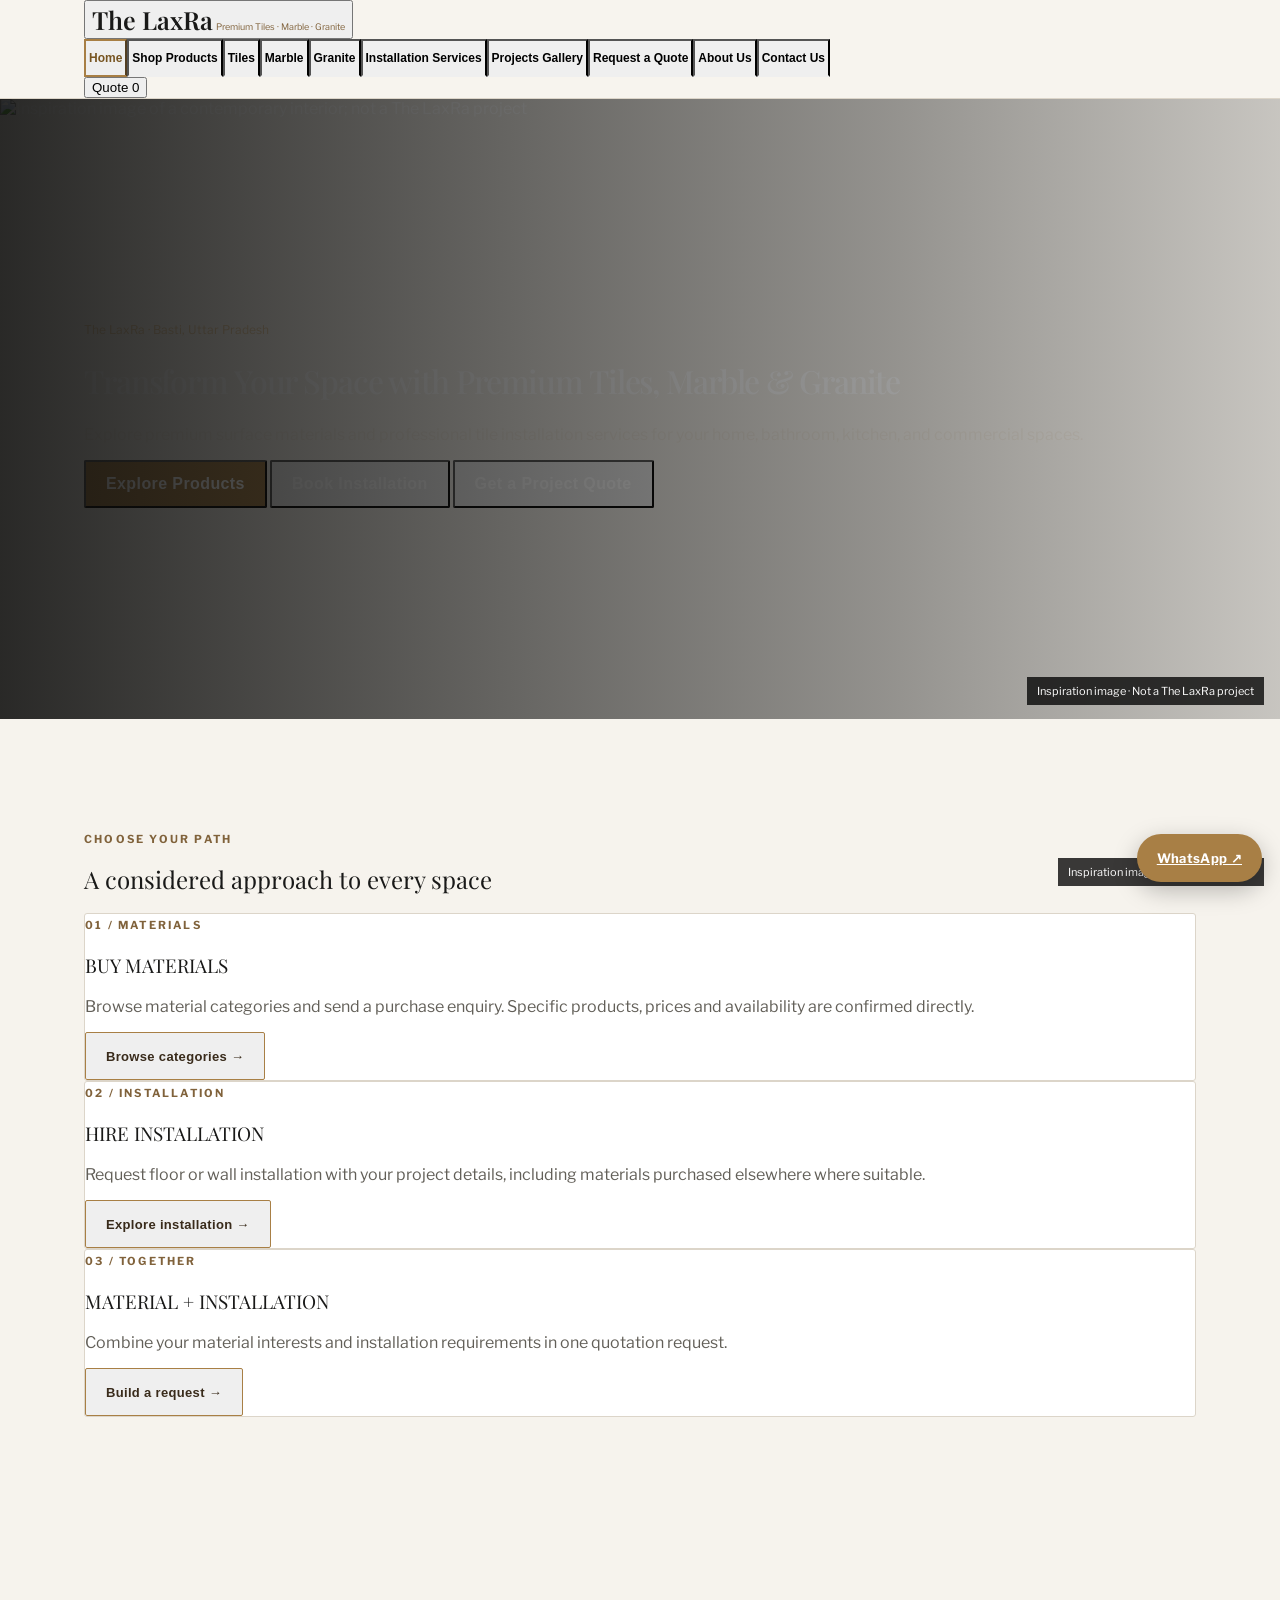
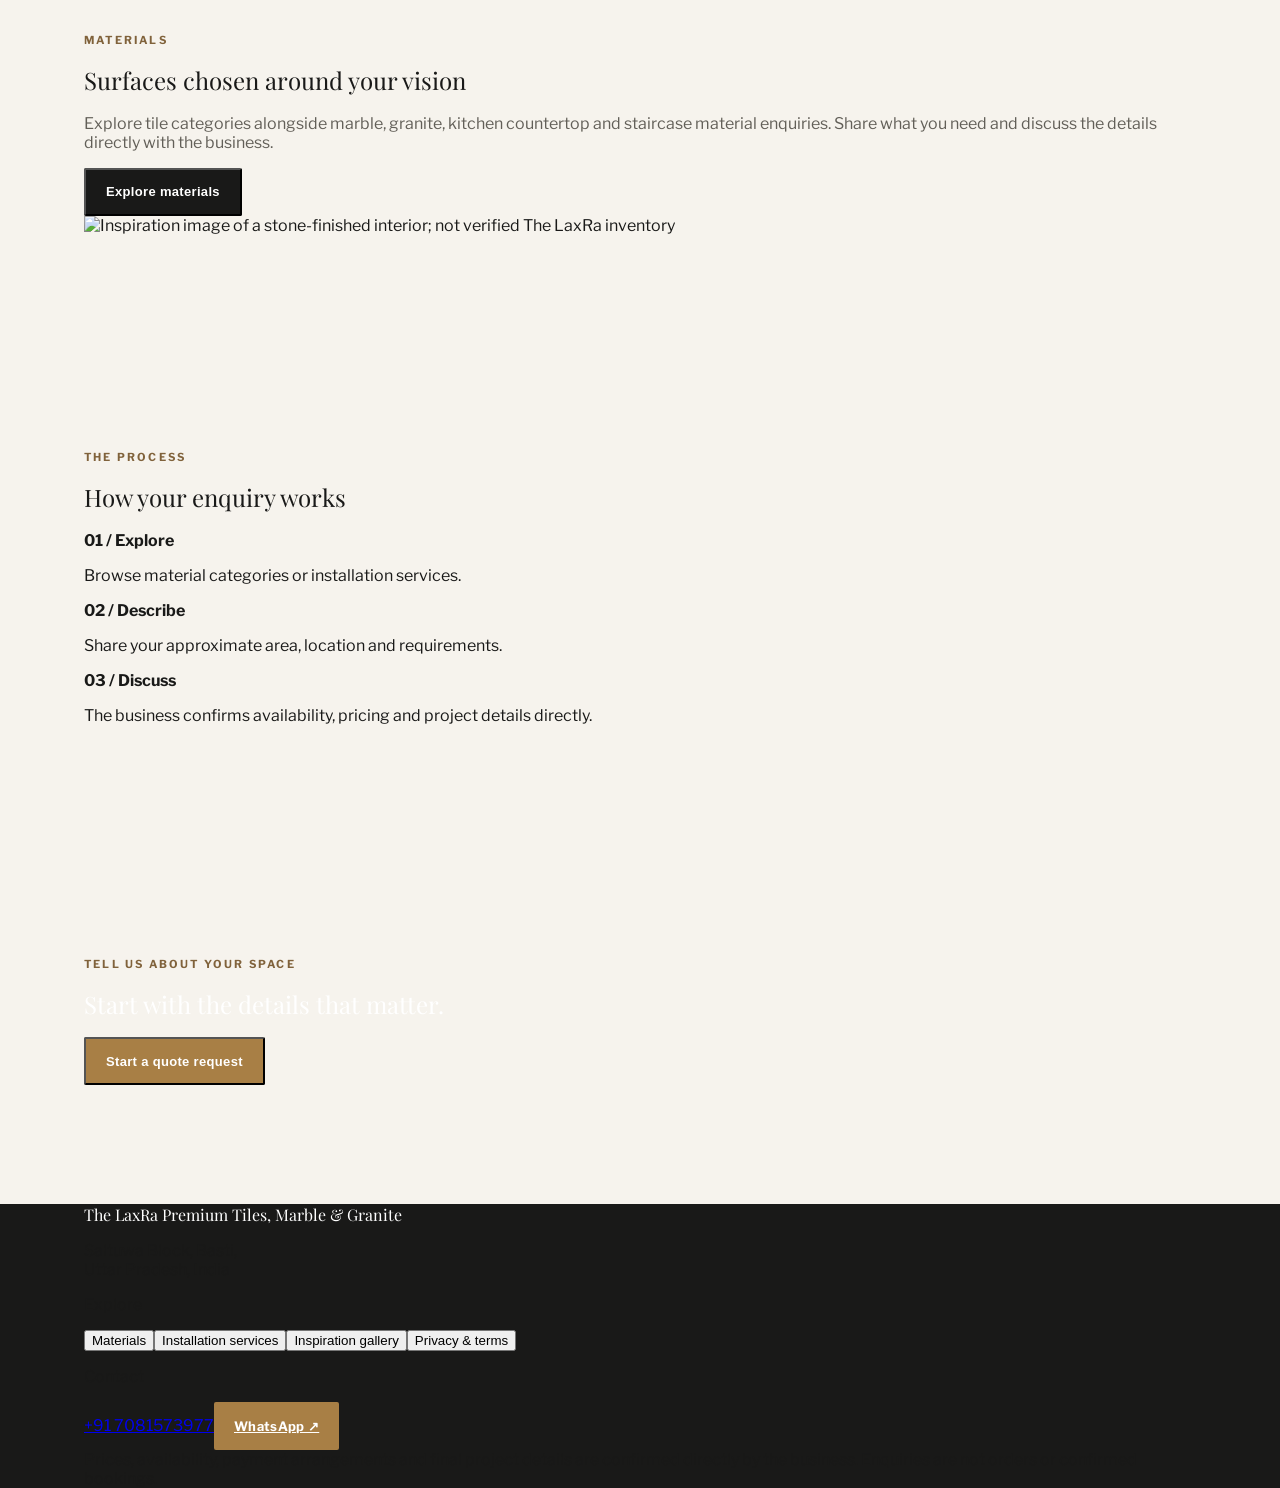
==== index.html @ 41139857 "Add files via upload" ====
<!doctype html>
<html lang="en-IN"><head><script>window["__codeletBootstrap__"]=JSON.parse('{"A":"A","B":"20261023-04-bec0c89","C":{"Abril Fatface":"YACgEZbkUVE,0","Albert Sans":"YAHO2HRfeh4,0","Alfa Slab One":"YACgEYS9sJU,0","Anton":"YACgEcYqQ-A,0","Archivo Black":"YACgEZulLoA,0","Archivo":"YAHO2-t-jNE,0","Arial":"YAGyDvJ_4Ts,0","Atkinson Hyperlegible":"YAFge7Z-F6s,0","Azeret Mono":"YAHO2EIdDP0,0","Baloo 2":"YAHO2IcQUcM,0","Bangers":"YAD5qTdjGKo,1","Barlow Condensed":"YAFdJljEuFc,0","Barlow Semi Condensed":"YAFdJu55qXI,0","Barlow":"YAFdJsyuOPM,1","Bebas Neue":"YACgESME5ew,0","Big Shoulders Display":"YAFdJs8L2aw,0","Bodoni Moda":"YAHO2C7VUJE,0","Bricolage Grotesque":"YAFyMcdwzpc,0","Cairo":"YAFdtXpDzlQ,0","Canva Sans":"YAFdJjTk5UU,1","Caprasimo":"YAHO2PYTkbo,0","Caveat":"YALBs2ploWQ,0","Cinzel":"YACgEeV8bIQ,0","Comic Neue":"YAHO2VMiyZo,0","Commissioner":"YAHO2RRI-KE,0","Cormorant Garamond":"YAFdJhX-538,0","Courier New":"YAGzXiGs0_8,0","Courier Prime":"YAD1aFjegN8,0","DM Mono":"YAHO2SGpw0w,0","DM Sans":"YAD1aU3sLnI,0","DM Serif Display":"YAD1aYG82rc,0","Familjen Grotesk":"YAHO2ZriIzU,0","Figtree":"YAHO2b-mV7A,0","Forum":"YACgEcnnqB4,0","Fraunces":"YAFdJpU7Kkk,0","Fredoka":"YACgEZml080,0","Gabarito":"YAHO2cD3JmI,0","Geist":"YAHO2SfKS30,0","Gentium Book Plus":"YAHO2b-adyU,0","Georgia":"YAGzXkO0pEM,0","Gloock":"YAHO2WVhd0Q,0","Golos Text":"YAHO2QlqAQk,0","Hanken Grotesk":"YAHO2VB9G0I,0","Helvetica":"YAFcf7zkXN0,0","Host Grotesk":"YAHO2VztvdY,0","IBM Plex Mono":"YAFdJkmvhGI,0","IBM Plex Sans":"YAFdJgT0SHI,0","Impact":"YAFcfnjI7Vk,0","Instrument Sans":"YAHO2bKyaSQ,0","Instrument Serif":"YAHFeOnZNEk,0","Inter":"YAFdJvSyp_k,3","Italiana":"YAHO2Toik_w,0","Jacques Francois":"YAHO2a5g66Q,0","JetBrains Mono":"YAFdJksXcAk,0","Josefin Sans":"YAFdJjvw9Ps,0","Jua":"YADK3-gZSDU,0","Kalam":"YAFdJrEg2ic,0","Karla":"YAHO2V2NSXM,0","Lato":"YAFdJuFCnaw,0","League Spartan":"YACgEcnJpjs,0","Libre Baskerville":"YACgEUFdPdA,0","Libre Caslon Display":"YAHO2XhLmt0,0","Libre Franklin":"YAFdJr3SNlU,1","Lobster":"YAD8SnSjSFI,0","Lora":"YACgEXvxf8Q,0","Manrope":"YAHO2b2feC4,0","Martian Mono":"YAHO2YhUMkk,0","Merriweather":"YACgEXvHxxs,0","Michroma":"YADK4IYX8vY,0","Montserrat":"YAFdtQi73Xs,0","Noto Sans JP":"YAFdJiHXlcI,0","Noto Sans KR":"YAGsojZj-RQ,0","Noto Sans SC":"YAHO2hDCDFM,0","Nunito Sans":"YAFdtQJYB9w,1","Nunito":"YAFdJoNRMmU,1","Old Standard TT":"YAHO2lhtDcg,0","Oleo Script":"YACgEQQ14jI,0","Onest":"YAHO2kaArOY,0","Open Sans":"YAFdJt8dAY0,1","Oswald":"YACgEQY10lw,0","Outfit":"YAHO2nVlg14,0","PT Serif":"YACgEcU7Qg4,0","Pacifico":"YADLjORQ1u4,0","Parisienne":"YACgERSYqTw,0","Playfair Display":"YAFdJhem5V8,1","Plus Jakarta Sans":"YAHO2gdhi18,0","Poppins":"YAFdJjbTu24,1","Press Start 2P":"YAFyGr-8pmQ,0","Public Sans":"YAFdJj8NdaU,1","Quicksand":"YAFdJpYtCxE,1","Raleway":"YAFdJhmxbVQ,1","Red Hat Display":"YAD1bzs0p0Y,0","Red Hat Text":"YAHO21kkNWg,0","Roboto Mono":"YAFdJkvp3-k,0","Roboto Slab":"YAFdJswIKAg,0","Rockwell":"YAFcfyVZnN0,0","Rubik":"YAFdJsMWVVc,0","Rye":"YACgEdQP21k,0","STIX Two Text":"YAHO2joycuk,0","Sarabun":"YAFdJssSnME,0","Schibsted Grotesk":"YAHO2sWydRk,0","Segoe UI":"YAHNdRD1Klw,0","Sniglet":"YACgEUJSCy8,0","Source Sans 3":"YAG4lO1Mj10,0","Space Grotesk":"YAHO2sjPCSM,0","Space Mono":"YADW1-vpsoc,0","Spectral":"YAHO2rVUHIM,0","Syne":"YAHML9oLRPc,0","Times New Roman":"YAGzXW3gftg,0","Trebuchet MS":"YAFcfrglpVA,0","Ubuntu":"YACgERDU--Q,0","Unbounded":"YAHO2rkdmWY,0","Varela Round":"YALBs2IK6rw,0","Verdana":"YAGzXTctYtQ,0","Work Sans":"YAGXhLOKv44,0","Yellowtail":"YACgEYG4kG4,0"}}');</script><script src="/_sdk/05db820ba1544614.telemetry_sdk.js" integrity="sha512-a7JzkQDDcioSXpM61nxTfeRW7PcxWQy5+BrhyeTFmQFsXJ+Gncm0y50u7fTA7qOPegFnRgqCfa0mGUOK1yjDWQ=="></script>
  <meta charset="UTF-8">
  <meta name="viewport" content="width=device-width, initial-scale=1">
  <meta name="description" content="Explore tiles, marble, granite and installation enquiry options with The LaxRa in Saltuwa Block, Basti, Uttar Pradesh.">
  <title>The LaxRa | Premium Tiles, Marble &amp; Granite</title>
  <link rel="preconnect" href="https://fonts.googleapis.com">
  <link rel="preconnect" href="https://fonts.gstatic.com" crossorigin="">
  <link href="https://fonts.googleapis.com/css2?family=Libre+Franklin:wght@400;500;600;700&amp;family=Playfair+Display:wght@400;500;600&amp;display=swap" rel="stylesheet">
  <style>
    :root { --ink:#191918; --ivory:#f6f3ed; --gold:#a87f45; --line:#dcd5c9; --muted:#625f58; }
    * { box-sizing:border-box }
    html { scroll-behavior:smooth }
    body { margin:0; font-family:'Libre Franklin',sans-serif; color:var(--ink); }
    h1,h2,h3,.wordmark { font-family:'Playfair Display',serif }
    .page { min-height:100%; width:100%; }
    .shell { width:100%; max-width:1240px; margin:auto; padding-left:clamp(20px,5vw,72px); padding-right:clamp(20px,5vw,72px) }
    .site-header { position:sticky; top:0; z-index:30; background:rgba(247,244,238,.97); backdrop-filter:blur(14px); border-bottom:1px solid var(--line) }
    .nav-link { padding:10px 3px; font-size:12px; font-weight:600; white-space:nowrap; border-bottom:2px solid transparent }
    .nav-link[aria-current="page"] { border-color:var(--gold); color:#775522 }
    .btn { display:inline-flex; align-items:center; justify-content:center; min-height:48px; padding:12px 20px; border-radius:2px; font-weight:700; font-size:13px; letter-spacing:.025em; transition:transform .2s,background .2s; text-align:center; cursor:pointer }
    .btn:hover { transform:translateY(-2px) }
    .btn-dark { background:#191918; color:white }
    .btn-gold { background:#a87f45; color:white }
    .btn-line { border:1px solid #a87f45; color:#392b1b }
    .card { background:#fff; border:1px solid var(--line); border-radius:3px; overflow:hidden }
    .eyebrow { text-transform:uppercase; letter-spacing:.2em; color:#80623b; font-size:11px; font-weight:700 }
    .display { font-size:clamp(38px,5.5vw,76px); line-height:1.07; letter-spacing:-.035em }
    .section-title { font-size:clamp(30px,3.5vw,48px); line-height:1.12 }
    .section-space { padding-top:clamp(56px,8vw,110px); padding-bottom:clamp(56px,8vw,110px) }
    .field { display:block; width:100%; min-height:47px; border:1px solid #b8b0a4; background:white; border-radius:2px; padding:11px 13px; color:#191918 }
    textarea.field { min-height:112px }
    label { display:block; font-size:13px; font-weight:600; margin-bottom:7px }
    :focus-visible { outline:3px solid #b38950!important; outline-offset:3px }
    .hero-photo { position:absolute; inset:0; width:100%; height:100%; object-fit:cover }
    .hero-shade { position:absolute; inset:0; background:linear-gradient(90deg,rgba(13,13,12,.88),rgba(13,13,12,.42) 70%,rgba(13,13,12,.2)) }
    .hero { min-height:620px; position:relative; display:flex; align-items:center; color:white }
    .view[hidden], [hidden] { display:none!important }
    .photo-caption { position:absolute; bottom:14px; right:16px; background:rgba(0,0,0,.77); color:white; padding:7px 10px; font-size:11px }
    .wa-float { position:fixed; bottom:18px; right:18px; z-index:25; box-shadow:0 8px 25px #0004; border-radius:40px }
    .notice { border-left:3px solid var(--gold); background:#efe9df; padding:15px 18px; font-size:13px; line-height:1.6 }
    .error { color:#a32821; font-size:12px; margin-top:5px }
    @media(max-width:900px) { .desktop-nav { display:none!important } .hero { min-height:570px } }
    @media(min-width:901px) { .mobile-toggle { display:none!important } }
    @media(prefers-reduced-motion:reduce) { html { scroll-behavior:auto } *,*:before,*:after { animation-duration:.01ms!important; transition-duration:.01ms!important } }
  </style>
  <script src="https://cdn.jsdelivr.net/npm/lucide@0.577.0/dist/umd/lucide.min.js" type="text/javascript"></script>
  <script src="https://cdn.tailwindcss.com/3.4.17" type="text/javascript"></script>
  <script src="/_sdk/570d53629f0b998d.data_sdk.js" type="text/javascript" integrity="sha512-JEN39+V+Nvv9ZZOVS8vNk1iA9ErZJHTdgOw9KzPuMiK7m0I+KPEr/wmTnCFIQVsDjCZgJWfGnFi1IQh2Io2qyA=="></script>
  <script src="/_sdk/3c889ef0464c8f3c.editing_sdk.js" type="text/javascript" integrity="sha512-NXaPkdInwCOHRcD1AlnM1kHXlU9YrcK/X97HuqeduFmMqNEHYKT8h1O1g4ofohcZaE8pxMTkkESWY0NPm6G8AQ=="></script>
  <script src="/_sdk/c30df2f1b43bb1c9.resizing_sdk.js" type="text/javascript" integrity="sha512-D333Ts+f4grQi3QxtsDXggpMWmSBzoaq0HBneFnX5mKOM0DIqoMYROhGiQrAeQEiHtxcjverIEa7k6HIZXqXiA=="></script>
 </head>
 <body data-template-id="__page-root" style="background: rgb(246, 243, 237);">
  <div class="page">
   <header class="site-header canva-header" data-template-id="site-header" style="background: rgb(247, 244, 238);">
    <div class="shell flex items-center justify-between gap-4 py-3">
     <button type="button" class="wordmark text-left leading-tight shrink-0" data-go="home" aria-label="The LaxRa, home"> <span data-template-id="wordmark" class="canva-text block font-semibold" style="font-size: 25px; color: rgb(25, 25, 24); font-weight: 600; font-style: normal;">The LaxRa</span> <span data-template-id="wordmark-sub" class="canva-text block uppercase tracking-[.16em]" style="font-family: &quot;Libre Franklin&quot;, sans-serif; font-size: 9px; color: rgb(128, 98, 59); font-weight: 400; font-style: normal;">Premium Tiles · Marble · Granite</span> </button>
     <nav class="desktop-nav flex flex-wrap items-center justify-end gap-x-4" aria-label="Main navigation" id="desktopNav"></nav>
     <div class="flex items-center gap-3">
      <button type="button" data-go="quote" class="text-xs font-bold whitespace-nowrap" aria-label="Open quote list">Quote <span id="headerCount" aria-live="polite">0</span></button> <button id="menuToggle" type="button" class="mobile-toggle btn btn-line !min-h-[44px] !px-3" aria-expanded="false" aria-controls="mobileNav" aria-label="Open menu">☰</button>
     </div>
    </div>
    <nav id="mobileNav" class="shell pb-4 grid grid-cols-2 gap-1" aria-label="Mobile navigation" hidden=""></nav>
   </header>
   <main id="mainContent">
    <section class="view" id="home" aria-labelledby="heroTitle">
     <div class="hero">
      <img data-template-id="hero-image" class="canva-image hero-photo" loading="lazy" src="https://images.pexels.com/photos/276724/pexels-photo-276724.jpeg?auto=compress&amp;cs=tinysrgb&amp;w=1280" alt="Inspiration image of a contemporary interior; not a The LaxRa project">
      <div class="hero-shade"></div>
      <div class="shell relative z-10 py-20">
       <p data-template-id="hero-kicker" class="canva-text uppercase tracking-[.2em] text-[#e5c99f] text-xs mb-6" style="color: rgb(229, 201, 159); font-weight: 400; font-style: normal; font-size: 12px;">The LaxRa · Basti, Uttar Pradesh</p>
       <h1 id="heroTitle" data-template-id="hero-title" class="canva-text display max-w-[810px] mb-6" style="color: rgb(255, 255, 255); font-weight: 500; font-style: normal; font-size: 32px;">Transform Your Space with Premium Tiles, Marble &amp; Granite</h1>
       <p data-template-id="hero-description" class="canva-text leading-relaxed max-w-[610px] mb-9 text-[#f0eae0]" style="color: rgb(240, 234, 224); font-weight: 400; font-style: normal; font-size: 16px;">Explore premium surface materials and professional tile installation services for your home, bathroom, kitchen, and commercial spaces.</p>
       <div class="flex flex-wrap gap-3">
        <button data-template-id="explore-button" class="canva-button btn btn-gold" data-go="shop" style="background: rgb(168, 127, 69); color: rgb(255, 255, 255); font-weight: 700; font-style: normal; font-size: 16px;">Explore Products</button> <button data-template-id="installation-button" class="canva-button btn border border-white text-white" data-go="installation" style="color: rgb(255, 255, 255); font-weight: 700; font-style: normal; font-size: 16px;">Book Installation</button> <button data-template-id="project-button" class="canva-button btn border border-white text-white" data-go="quote" style="color: rgb(255, 255, 255); font-weight: 700; font-style: normal; font-size: 16px;">Get a Project Quote</button>
       </div>
      </div><span class="photo-caption">Inspiration image · Not a The LaxRa project</span>
     </div>
     <div class="shell section-space">
      <p class="eyebrow mb-4">Choose your path</p>
      <h2 data-template-id="path-heading" class="canva-text section-title mb-9" style="color: rgb(25, 25, 24); font-weight: 400; font-style: normal; font-size: 24px;">A considered approach to every space</h2>
      <div class="grid md:grid-cols-3 gap-4">
       <article data-template-id="path-material" class="canva-card card p-7" style="background: rgb(255, 255, 255);"><span class="eyebrow">01 / Materials</span>
        <h3 data-template-id="path-material-title" class="canva-text text-[25px] my-4" style="color: rgb(25, 25, 24); font-weight: 400; font-style: normal; font-size: 19px;">BUY MATERIALS</h3>
        <p data-template-id="path-material-copy" class="canva-text text-sm text-[#625f58] leading-7 mb-6" style="color: rgb(98, 95, 88); font-weight: 400; font-style: normal; font-size: 16px;">Browse material categories and send a purchase enquiry. Specific products, prices and availability are confirmed directly.</p><button data-go="shop" class="btn btn-line w-full">Browse categories →</button>
       </article>
       <article data-template-id="path-fitting" class="canva-card card p-7" style="background: rgb(255, 255, 255);"><span class="eyebrow">02 / Installation</span>
        <h3 data-template-id="path-fitting-title" class="canva-text text-[25px] my-4" style="color: rgb(25, 25, 24); font-weight: 400; font-style: normal; font-size: 19px;">HIRE INSTALLATION</h3>
        <p data-template-id="path-fitting-copy" class="canva-text text-sm text-[#625f58] leading-7 mb-6" style="color: rgb(98, 95, 88); font-weight: 400; font-style: normal; font-size: 16px;">Request floor or wall installation with your project details, including materials purchased elsewhere where suitable.</p><button data-go="installation" class="btn btn-line w-full">Explore installation →</button>
       </article>
       <article data-template-id="path-combined" class="canva-card card p-7" style="background: rgb(255, 255, 255);"><span class="eyebrow">03 / Together</span>
        <h3 data-template-id="path-combined-title" class="canva-text text-[25px] my-4" style="color: rgb(25, 25, 24); font-weight: 400; font-style: normal; font-size: 19px;">MATERIAL + INSTALLATION</h3>
        <p data-template-id="path-combined-copy" class="canva-text text-sm text-[#625f58] leading-7 mb-6" style="color: rgb(98, 95, 88); font-weight: 400; font-style: normal; font-size: 16px;">Combine your material interests and installation requirements in one quotation request.</p><button data-go="quote" class="btn btn-line w-full">Build a request →</button>
       </article>
      </div>
     </div>
     <div class="bg-[#eae5dc] section-space">
      <div class="shell grid md:grid-cols-2 gap-10 items-center">
       <div>
        <p class="eyebrow mb-4">Materials</p>
        <h2 data-template-id="materials-heading" class="canva-text section-title mb-5" style="color: rgb(25, 25, 24); font-weight: 400; font-style: normal; font-size: 24px;">Surfaces chosen around your vision</h2>
        <p data-template-id="materials-copy" class="canva-text text-[#625f58] leading-8 mb-6" style="color: rgb(98, 95, 88); font-weight: 400; font-style: normal; font-size: 16px;">Explore tile categories alongside marble, granite, kitchen countertop and staircase material enquiries. Share what you need and discuss the details directly with the business.</p><button class="btn btn-dark" data-go="shop">Explore materials</button>
       </div>
       <div class="relative h-[320px] md:h-[410px]"><img data-template-id="materials-image" class="canva-image w-full h-full object-cover" loading="lazy" src="https://images.pexels.com/photos/1454806/pexels-photo-1454806.jpeg?auto=compress&amp;cs=tinysrgb&amp;w=800" alt="Inspiration image of a stone-finished interior; not verified The LaxRa inventory"><span class="photo-caption">Inspiration image · Not verified stock</span>
       </div>
      </div>
     </div>
     <div class="shell section-space">
      <p class="eyebrow mb-3">The process</p>
      <h2 data-template-id="process-heading" class="canva-text section-title mb-8" style="color: rgb(25, 25, 24); font-weight: 400; font-style: normal; font-size: 24px;">How your enquiry works</h2>
      <div class="grid md:grid-cols-3 gap-6 text-sm leading-7">
       <div class="border-t border-[#a87f45] pt-5"><strong>01 / Explore</strong>
        <p class="mt-2 text-[#625f58]">Browse material categories or installation services.</p>
       </div>
       <div class="border-t border-[#a87f45] pt-5"><strong>02 / Describe</strong>
        <p class="mt-2 text-[#625f58]">Share your approximate area, location and requirements.</p>
       </div>
       <div class="border-t border-[#a87f45] pt-5"><strong>03 / Discuss</strong>
        <p class="mt-2 text-[#625f58]">The business confirms availability, pricing and project details directly.</p>
       </div>
      </div>
     </div>
     <div class="bg-[#191918] text-white section-space">
      <div class="shell flex flex-col md:flex-row md:items-center justify-between gap-7">
       <div>
        <p class="eyebrow !text-[#d5b27f] mb-3">Tell us about your space</p>
        <h2 data-template-id="home-quote-heading" class="canva-text section-title" style="color: rgb(255, 255, 255); font-weight: 400; font-style: normal; font-size: 24px;">Start with the details that matter.</h2>
       </div><button data-go="quote" class="btn btn-gold">Start a quote request</button>
      </div>
     </div>
    </section>
    <section class="view shell section-space" id="shop" aria-labelledby="shopTitle" hidden="">
     <p class="eyebrow mb-4">Material enquiries</p>
     <h1 id="shopTitle" data-template-id="shop-title" class="canva-text section-title mb-4" style="color: rgb(25, 25, 24); font-weight: 400; font-style: normal; font-size: 32px;">Explore material categories</h1>
     <p data-template-id="shop-intro" class="canva-text max-w-3xl text-[#625f58] leading-7 mb-7" style="color: rgb(98, 95, 88); font-weight: 400; font-style: normal; font-size: 16px;">Find a category that fits your project and add it to your enquiry list. The business will confirm actual products and specifications directly.</p>
     <div class="notice mb-8">
      Sample catalogue state: no verified individual products, specifications, prices, images, or availability have been configured. Categories below are enquiry interests, not stocked product listings.
     </div>
     <div class="flex flex-col sm:flex-row gap-3 mb-7">
      <div class="flex-1"><label data-template-id="search-label" class="canva-text" for="productSearch" style="color: rgb(25, 25, 24); font-weight: 600; font-style: normal; font-size: 16px;">Search categories</label><input id="productSearch" data-template-id="search-placeholder" class="canva-input field" type="search" autocomplete="off" placeholder="Search tiles, marble, granite…" style="font-weight: 400; font-style: normal; font-size: 16px;">
      </div>
      <div class="sm:w-56"><label data-template-id="filter-label" class="canva-text" for="categoryFilter" style="color: rgb(25, 25, 24); font-weight: 600; font-style: normal; font-size: 16px;">Material group</label><select id="categoryFilter" class="field"><option value="all">All materials</option><option value="Tiles">Tiles</option><option value="Marble">Marble</option><option value="Granite">Granite</option></select>
      </div><button id="clearFilters" class="btn btn-line self-end">Clear filters</button>
     </div>
     <p id="resultCount" class="text-sm text-[#625f58] mb-5" aria-live="polite"></p>
     <div id="categoryGrid" class="grid sm:grid-cols-2 lg:grid-cols-3 gap-4"></div>
     <p id="noResults" class="notice mt-5" hidden="">No matching categories. Try a different search or clear filters.</p>
     <div class="mt-12 notice">
      For a specific product, size, finish, colour, price or availability, send an enquiry to the business. No online order is placed here.
     </div>
    </section>
    <section class="view shell section-space" id="tiles" aria-labelledby="tilesTitle" hidden="">
     <p class="eyebrow mb-4">Materials / Tiles</p>
     <h1 id="tilesTitle" class="section-title mb-5">Tiles for your project</h1>
     <p class="leading-7 text-[#625f58] mb-7 max-w-2xl">Explore floor, wall, bathroom, kitchen and outdoor tile interests. Exact products and specifications are confirmed directly.</p><button class="btn btn-dark" data-filter-group="Tiles">Browse tile categories</button>
    </section>
    <section class="view shell section-space" id="marble" aria-labelledby="marbleTitle" hidden="">
     <p class="eyebrow mb-4">Materials / Marble</p>
     <h1 id="marbleTitle" class="section-title mb-5">Marble enquiries</h1>
     <p class="leading-7 text-[#625f58] mb-7 max-w-2xl">Ask about marble for floors, stairs or other applications. Varieties, format, measurements and installation requirements can be discussed directly.</p><button class="btn btn-dark" data-filter-group="Marble">Explore marble enquiries</button>
    </section>
    <section class="view shell section-space" id="granite" aria-labelledby="graniteTitle" hidden="">
     <p class="eyebrow mb-4">Materials / Granite</p>
     <h1 id="graniteTitle" class="section-title mb-5">Granite enquiries</h1>
     <p class="leading-7 text-[#625f58] mb-7 max-w-2xl">Ask about granite for kitchen countertops, staircases and other applications. Available varieties and project requirements are confirmed directly.</p><button class="btn btn-dark" data-filter-group="Granite">Explore granite enquiries</button>
    </section>
    <section class="view shell section-space" id="installation" aria-labelledby="serviceTitle" hidden="">
     <p class="eyebrow mb-4">Services</p>
     <h1 id="serviceTitle" data-template-id="services-title" class="canva-text section-title mb-5" style="color: rgb(25, 25, 24); font-weight: 400; font-style: normal; font-size: 32px;">Installation services</h1>
     <p data-template-id="services-intro" class="canva-text max-w-3xl text-[#625f58] leading-7 mb-8" style="color: rgb(98, 95, 88); font-weight: 400; font-style: normal; font-size: 16px;">Share the setting, approximate area and material requirements for your installation enquiry. The business will discuss the project details directly.</p>
     <div id="serviceGrid" class="grid sm:grid-cols-2 lg:grid-cols-3 gap-4 mb-12"></div>
     <div class="notice mb-8">
      Installation may be requested with materials supplied by The LaxRa or materials purchased elsewhere, subject to project requirements. A request is not a confirmed booking.
     </div>
     <div class="flex flex-wrap gap-3"><button data-go="request" class="btn btn-dark">Request installation</button><button data-go="calculator" class="btn btn-line">Estimate area</button><a class="btn btn-line wa-general" target="_blank" rel="noopener noreferrer">Ask on WhatsApp ↗</a>
     </div>
    </section>
    <section class="view shell section-space" id="gallery" aria-labelledby="galleryTitle" hidden="">
     <p class="eyebrow mb-4">Ideas for your space</p>
     <h1 id="galleryTitle" data-template-id="gallery-title" class="canva-text section-title mb-4" style="color: rgb(25, 25, 24); font-weight: 400; font-style: normal; font-size: 32px;">Spaces to inspire</h1>
     <p class="notice mb-8">Inspiration only. These stock images are not presented as completed The LaxRa projects.</p>
     <div class="grid md:grid-cols-3 gap-5">
      <figure class="card"><img data-template-id="gallery-living" class="canva-image w-full h-64 object-cover" loading="lazy" src="https://images.pexels.com/photos/276724/pexels-photo-276724.jpeg?auto=compress&amp;cs=tinysrgb&amp;w=800" alt="Inspiration-only contemporary living room interior">
       <figcaption class="p-4 text-sm">
        Living space · Inspiration only
       </figcaption>
      </figure>
      <figure class="card"><img data-template-id="gallery-bathroom" class="canva-image w-full h-64 object-cover" loading="lazy" src="https://images.pexels.com/photos/1454806/pexels-photo-1454806.jpeg?auto=compress&amp;cs=tinysrgb&amp;w=800" alt="Inspiration-only bathroom interior with stone surfaces">
       <figcaption class="p-4 text-sm">
        Bathroom · Inspiration only
       </figcaption>
      </figure>
      <figure class="card"><img data-template-id="gallery-kitchen" class="canva-image w-full h-64 object-cover" loading="lazy" src="https://images.pexels.com/photos/1080721/pexels-photo-1080721.jpeg?auto=compress&amp;cs=tinysrgb&amp;w=800" alt="Inspiration-only kitchen interior">
       <figcaption class="p-4 text-sm">
        Kitchen · Inspiration only
       </figcaption>
      </figure>
     </div>
    </section>
    <section class="view shell section-space" id="calculator" aria-labelledby="calcTitle" hidden="">
     <p class="eyebrow mb-4">Planning tool</p>
     <h1 id="calcTitle" data-template-id="calc-title" class="canva-text section-title mb-5" style="color: rgb(25, 25, 24); font-weight: 400; font-style: normal; font-size: 32px;">Area &amp; material planning calculator</h1>
     <p class="text-[#625f58] leading-7 mb-8 max-w-2xl">Estimate surface area, not an exact order quantity. Cutting, layout, breakage and site conditions can change actual requirements.</p>
     <form id="calcForm" novalidate="" class="card p-6 max-w-3xl">
      <div class="grid sm:grid-cols-2 gap-5">
       <div><label for="calcLength">Length</label><input id="calcLength" class="field" type="number" min="0.01" step="any" required="" inputmode="decimal">
       </div>
       <div><label for="calcWidth">Width</label><input id="calcWidth" class="field" type="number" min="0.01" step="any" required="" inputmode="decimal">
       </div>
       <div><label for="calcUnit">Measurement unit</label><select id="calcUnit" class="field"><option value="ft">Feet</option><option value="m">Metres</option></select>
       </div>
       <div><label for="calcRooms">Number of same-sized rooms</label><input id="calcRooms" class="field" type="number" min="1" max="1000" step="1" value="1">
       </div>
       <div><label for="calcWaste">Optional wastage percentage</label><input id="calcWaste" class="field" type="number" min="0" max="100" step="any" value="0">
       </div>
      </div><button class="btn btn-dark mt-6" type="submit">Calculate area</button>
      <div id="calcResult" class="notice mt-6" role="status" hidden=""></div>
     </form>
    </section>
    <section class="view shell section-space" id="quote" aria-labelledby="quoteTitle" hidden="">
     <p class="eyebrow mb-4">One request, your requirements</p>
     <h1 id="quoteTitle" data-template-id="quote-title" class="canva-text section-title mb-5" style="color: rgb(25, 25, 24); font-weight: 400; font-style: normal; font-size: 32px;">Request a project quotation</h1>
     <p class="text-[#625f58] leading-7 mb-6">Your list records material interests, not verified items or a purchase. Prices and availability are confirmed directly.</p>
     <div class="card p-5 mb-8">
      <h2 class="text-[23px] mb-3">Your enquiry list <span id="quoteCount">0</span></h2>
      <p id="quoteEmpty" class="text-sm text-[#625f58]">No interests added yet. You can still submit a general project request.</p>
      <ul id="quoteItems" class="divide-y"></ul><button data-go="shop" class="btn btn-line mt-4">Browse categories</button>
     </div>
     <h2 class="text-[27px] mb-5">Tell us about your project</h2>
     <div id="quoteFormMount"></div>
    </section>
    <section class="view shell section-space" id="request" aria-labelledby="requestTitle" hidden="">
     <p class="eyebrow mb-4">Installation / Request</p>
     <h1 id="requestTitle" class="section-title mb-5">Request installation</h1>
     <p class="notice mb-7">Please share your project requirements. Sending this form does not confirm a booking, price, availability or start date.</p>
     <div id="installationFormMount"></div>
    </section>
    <section class="view shell section-space" id="about" aria-labelledby="aboutTitle" hidden="">
     <p class="eyebrow mb-4">About</p>
     <h1 id="aboutTitle" data-template-id="about-title" class="canva-text section-title mb-6" style="color: rgb(25, 25, 24); font-weight: 400; font-style: normal; font-size: 32px;">About The LaxRa</h1>
     <p class="max-w-3xl leading-8 text-[#625f58]">The LaxRa Premium Tiles, Marble &amp; Granite serves Saltuwa Block, Basti, Uttar Pradesh, India. Enquire about tiles, marble and granite, installation and fitting, or a combined material and installation project. Installation using materials purchased elsewhere can be discussed subject to project requirements.</p>
     <h2 class="text-[27px] mt-12 mb-5">Frequently asked questions</h2>
     <div class="max-w-3xl space-y-3">
      <details class="card p-5"><summary class="cursor-pointer font-semibold">Can I enquire about materials without installation?</summary>
       <p class="pt-4 text-sm leading-7">Yes. Select material interests and submit a purchase enquiry.</p>
      </details>
      <details class="card p-5"><summary class="cursor-pointer font-semibold">Can I request fitting for materials bought elsewhere?</summary>
       <p class="pt-4 text-sm leading-7">Yes, you can request installation. The business will review the project requirements.</p>
      </details>
      <details class="card p-5"><summary class="cursor-pointer font-semibold">Is my enquiry a confirmed order or booking?</summary>
       <p class="pt-4 text-sm leading-7">No. Prices, availability, payment arrangements and final project details are confirmed directly by the business.</p>
      </details>
     </div>
    </section>
    <section class="view shell section-space" id="contact" aria-labelledby="contactTitle" hidden="">
     <p class="eyebrow mb-4">Let's talk</p>
     <h1 id="contactTitle" data-template-id="contact-title" class="canva-text section-title mb-6" style="color: rgb(25, 25, 24); font-weight: 400; font-style: normal; font-size: 32px;">Contact The LaxRa</h1>
     <p class="text-[#625f58] mb-8">Saltuwa Block, Basti, Uttar Pradesh, India</p>
     <div class="flex flex-wrap gap-3"><a href="tel:+917081573977" class="btn btn-dark">Call +91 7081573977</a><a href="https://wa.me/917081573977" class="btn btn-gold wa-general" data-direct-whatsapp="" target="_blank" rel="noopener noreferrer">Contact on WhatsApp ↗</a><button data-go="quote" class="btn btn-line">Send an enquiry</button>
     </div>
    </section>
    <section class="view shell section-space" id="privacy" aria-labelledby="privacyTitle" hidden="">
     <h1 id="privacyTitle" class="section-title mb-6">Privacy &amp; enquiry terms</h1>
     <div class="max-w-3xl leading-8 text-[#625f58] space-y-5">
      <p>Information you submit is saved to a Canva Sheet for the purpose of handling your enquiry. This includes the contact and project details you choose to provide. Do not include sensitive personal information.</p>
      <p>Only submit details you are comfortable sharing with the business. WhatsApp opens an external service in a new tab; sending a message there is your choice.</p>
      <p>An enquiry is not an order or confirmed booking. Prices, availability, payment arrangements and final project details are confirmed directly by The LaxRa.</p>
     </div>
    </section>
   </main>
   <footer data-template-id="site-footer" class="canva-footer bg-[#191918] text-white py-12" style="background: rgb(25, 25, 24);">
    <div class="shell grid md:grid-cols-3 gap-9">
     <div>
      <p data-template-id="footer-name" class="canva-text wordmark text-[27px] mb-3" style="color: rgb(255, 255, 255); font-weight: 400; font-style: normal; font-size: 16px;">The LaxRa Premium Tiles, Marble &amp; Granite</p>
      <p class="text-sm text-[#d2cbc1] leading-7">Saltuwa Block, Basti,<br>
        Uttar Pradesh, India</p>
     </div>
     <div>
      <p class="uppercase tracking-[.16em] text-xs text-[#d5b27f] mb-4">Explore</p>
      <div class="flex flex-col gap-3 text-sm"><button class="text-left" data-go="shop">Materials</button><button class="text-left" data-go="installation">Installation services</button><button class="text-left" data-go="gallery">Inspiration gallery</button><button class="text-left" data-go="privacy">Privacy &amp; terms</button>
      </div>
     </div>
     <div>
      <p class="uppercase tracking-[.16em] text-xs text-[#d5b27f] mb-4">Contact</p><a href="tel:+917081573977" class="block mb-4">+91 7081573977</a><a class="btn btn-gold wa-general" target="_blank" rel="noopener noreferrer">WhatsApp ↗</a>
     </div>
    </div>
    <p class="shell mt-10 pt-6 border-t border-white/20 text-xs leading-6 text-[#d2cbc1]">Prices, availability, payment arrangements and final project details are confirmed directly by the business. Enquiries are not orders or confirmed bookings.</p>
   </footer><a class="wa-float wa-general btn btn-gold" target="_blank" rel="noopener noreferrer" aria-label="Contact The LaxRa on WhatsApp">WhatsApp ↗</a>
  </div>
  <template id="categoryTemplate">
   <article class="card p-6 flex flex-col">
    <p class="eyebrow category-group mb-3"></p>
    <h2 class="category-name text-[24px] mb-3"></h2>
    <p class="text-sm text-[#625f58] leading-6 mb-6">Enquiry category · Products and specifications to be confirmed.</p><button type="button" class="add-interest btn btn-line mt-auto">Add to enquiry list</button>
   </article>
  </template>
  <template id="serviceTemplate">
   <article class="card p-6">
    <h2 class="service-name text-[23px] mb-3"></h2>
    <p class="text-sm text-[#625f58] leading-7 mb-5">Share your location, approximate area and project requirements for a tailored discussion.</p><button type="button" class="service-request btn btn-line w-full">Request installation</button>
   </article>
  </template>
  <script>
(() => {
  const WA = 'https://wa.me/917081573977';
  const nav = [
    ['home','Home'],['shop','Shop Products'],['tiles','Tiles'],['marble','Marble'],['granite','Granite'],
    ['installation','Installation Services'],['gallery','Projects Gallery'],['quote','Request a Quote'],
    ['about','About Us'],['contact','Contact Us']
  ];
  const categories = [
    ['Living room floor tiles','Tiles'],['Bedroom floor tiles','Tiles'],['Wall tiles','Tiles'],
    ['Bathroom tiles','Tiles'],['Kitchen tiles','Tiles'],['Outdoor tiles','Tiles'],
    ['Anti-skid tiles','Tiles'],['Glossy tiles','Tiles'],['Matte tiles','Tiles'],
    ['Vitrified tiles','Tiles'],['Porcelain tiles','Tiles'],['Ceramic tiles','Tiles'],
    ['Marble','Marble'],['Granite','Granite'],['Kitchen countertops','Granite'],
    ['Staircase materials','Marble']
  ];
  const services = ['Floor tile installation','Wall tile installation','Bathroom tile installation','Kitchen tile installation','Outdoor tile installation','Marble installation','Granite installation','Staircase installation','Custom installation projects'];
  const draft = new Set();
  let sdkReady = false, submitting = false, lastEnquiry = null;
  const $ = id => document.getElementById(id);
  const waLink = text => WA + '?text=' + encodeURIComponent(text);
  document.querySelectorAll('.wa-general:not([data-direct-whatsapp])').forEach(a => a.href = waLink('Hello The LaxRa, I would like to enquire about tiles, marble, granite or installation.'));
  function setStatus(form, message, error = false) {
    const el = form.querySelector('.form-status');
    el.textContent = message; el.style.color = error ? '#a32821' : '#285f40';
  }
  function show(section, updateHash = true) {
    if (!$(section) || !$(section).classList.contains('view')) section = 'home';
    document.querySelectorAll('.view').forEach(v => v.hidden = v.id !== section);
    document.querySelectorAll('.nav-link').forEach(link => {
      if (link.dataset.go === section) link.setAttribute('aria-current','page');
      else link.removeAttribute('aria-current');
    });
    $('mobileNav').hidden = true;
    $('menuToggle').setAttribute('aria-expanded','false');
    if (updateHash) history.pushState(null, '', '#' + section);
    window.scrollTo({top:0,behavior:'smooth'});
    $('mainContent').focus?.();
  }
  nav.forEach(([id,label]) => {
    for (const place of ['desktopNav','mobileNav']) {
      const button = document.createElement('button');
      button.type='button'; button.className='nav-link text-left'; button.dataset.go=id; button.textContent=label;
      $(place).appendChild(button);
    }
  });
  $('menuToggle').addEventListener('click', () => {
    const open=$('mobileNav').hidden;
    $('mobileNav').hidden=!open; $('menuToggle').setAttribute('aria-expanded',String(open));
  });
  document.addEventListener('click', e => {
    const go=e.target.closest('[data-go]');
    if(go) show(go.dataset.go);
    const group=e.target.closest('[data-filter-group]');
    if(group) { $('categoryFilter').value=group.dataset.filterGroup; $('productSearch').value=''; renderCategories(); show('shop'); }
  });
  window.addEventListener('popstate', () => show(location.hash.slice(1),false));
  window.addEventListener('hashchange', () => show(location.hash.slice(1),false));

  function renderCategories() {
    const term=$('productSearch').value.trim().toLowerCase(), group=$('categoryFilter').value;
    const matching=categories.filter(([name,type]) => (group==='all'||type===group) && name.toLowerCase().includes(term));
    $('categoryGrid').replaceChildren();
    matching.forEach(([name,type]) => {
      const fragment=$('categoryTemplate').content.cloneNode(true);
      fragment.querySelector('.category-name').textContent=name;
      fragment.querySelector('.category-group').textContent=type;
      fragment.querySelector('.add-interest').addEventListener('click', e => {
        draft.add(name); renderQuote();
        e.currentTarget.textContent='Added to enquiry list';
        setTimeout(() => { if(e.currentTarget.isConnected) e.currentTarget.textContent='Add to enquiry list'; },1800);
      });
      $('categoryGrid').appendChild(fragment);
    });
    $('resultCount').textContent=`${matching.length} enquiry categories shown · 0 verified products configured`;
    $('noResults').hidden=matching.length>0;
  }
  $('productSearch').addEventListener('input',renderCategories);
  $('categoryFilter').addEventListener('change',renderCategories);
  $('clearFilters').addEventListener('click',() => { $('productSearch').value=''; $('categoryFilter').value='all'; renderCategories(); });
  renderCategories();

  services.forEach(name => {
    const fragment=$('serviceTemplate').content.cloneNode(true);
    fragment.querySelector('.service-name').textContent=name;
    fragment.querySelector('.service-request').addEventListener('click',() => {
      $('installationForm').elements.project_type.value = name.toLowerCase().includes('bathroom')?'bathroom':name.toLowerCase().includes('kitchen')?'kitchen':name.toLowerCase().includes('outdoor')?'outdoor':name.toLowerCase().includes('stair')?'stairs':name.toLowerCase().includes('wall')?'wall':name.toLowerCase().includes('floor')?'floor':'custom';
      $('installationForm').elements.material_type.value=name.split(' ')[0];
      show('request');
    });
    $('serviceGrid').appendChild(fragment);
  });
  function renderQuote() {
    $('headerCount').textContent=draft.size; $('quoteCount').textContent=draft.size;
    $('quoteEmpty').hidden=draft.size>0;
    $('quoteItems').replaceChildren();
    draft.forEach(name => {
      const li=document.createElement('li'); li.className='py-3 flex justify-between gap-3 items-center text-sm';
      const span=document.createElement('span'); span.textContent=name;
      const btn=document.createElement('button'); btn.type='button'; btn.className='btn btn-line !min-h-[40px]'; btn.textContent='Remove'; btn.setAttribute('aria-label','Remove '+name);
      btn.addEventListener('click',() => { draft.delete(name);renderQuote(); });
      li.append(span,btn); $('quoteItems').appendChild(li);
    });
  }
  renderQuote();

  const formMarkup = (id, installation) => `<form id="${id}" class="card p-5 sm:p-8 max-w-4xl" novalidate>
    <div class="grid sm:grid-cols-2 gap-x-5 gap-y-5">
      <div><label for="${id}-name">Customer name *</label><input id="${id}-name" name="customer_name" class="field" required autocomplete="name"></div>
      <div><label for="${id}-mobile">Mobile number *</label><input id="${id}-mobile" name="mobile_number" class="field" required inputmode="tel" autocomplete="tel" pattern="[0-9+() -]{10,18}"></div>
      <div><label for="${id}-wa">Different WhatsApp number (optional)</label><input id="${id}-wa" name="whatsapp_number" class="field" inputmode="tel" pattern="[0-9+() -]{10,18}"></div>
      <div><label for="${id}-location">Project location *</label><input id="${id}-location" name="project_location" class="field" required></div>
      <div><label for="${id}-property">Property type *</label><select id="${id}-property" name="property_type" class="field" required><option value="">Select type</option><option>Home</option><option>Apartment</option><option>Shop</option><option>Office</option><option>Other</option></select></div>
      <div><label for="${id}-type">Project type *</label><select id="${id}-type" name="project_type" class="field" required><option value="">Select type</option><option value="floor">Floor</option><option value="wall">Wall</option><option value="bathroom">Bathroom</option><option value="kitchen">Kitchen</option><option value="outdoor">Outdoor</option><option value="stairs">Stairs</option><option value="custom">Custom</option></select></div>
      <div><label for="${id}-area">Approximate area (optional)</label><input id="${id}-area" name="area" class="field" type="number" min="0.01" step="any" inputmode="decimal"></div>
      <div><label for="${id}-unit">Area unit</label><select id="${id}-unit" name="area_unit" class="field"><option value="sq ft">Square feet</option><option value="sq m">Square metres</option></select></div>
      <div><label for="${id}-material">Material type (optional)</label><input id="${id}-material" name="material_type" class="field" placeholder="E.g. tiles, marble or granite"></div>
      <div><label for="${id}-purchased">Materials already purchased?</label><select id="${id}-purchased" name="tiles_purchased" class="field"><option value="Not specified">Not specified</option><option value="No">No</option><option value="Yes - The LaxRa">Yes, from The LaxRa</option><option value="Yes - another supplier">Yes, from another supplier</option></select></div>
      <div><label for="${id}-supply">What do you need? *</label><select id="${id}-supply" name="supply_option" class="field" required><option value="">Select an option</option><option value="Materials only">Materials only</option><option value="Installation only">Installation only</option><option value="Materials and installation">Materials and installation</option></select></div>
      <div><label for="${id}-start">Preferred start date (optional)</label><input id="${id}-start" name="start_date" class="field" type="date"></div>
      <div class="sm:col-span-2"><label for="${id}-budget">Budget range (optional)</label><input id="${id}-budget" name="budget_range" class="field" placeholder="Your approximate range, if helpful"></div>
      <div class="sm:col-span-2"><label for="${id}-notes">Requirements or questions (optional)</label><textarea id="${id}-notes" name="notes" class="field"></textarea></div>
    </div>
    <label class="flex gap-3 items-start mt-6 !font-normal leading-6"><input name="consent" type="checkbox" required class="mt-1 w-5 h-5 shrink-0"><span>I agree to share these details with The LaxRa to handle my enquiry. I understand this is not a confirmed order or booking. *</span></label>
    <p class="text-xs text-[#625f58] mt-3">Please do not include sensitive information. Photos cannot be attached here; you can discuss them directly on WhatsApp.</p>
    <p class="form-status text-sm mt-5" role="status" aria-live="polite"></p>
    <button type="submit" class="btn btn-gold mt-5 submit-button">Submit request</button>
    <div class="success-panel notice mt-6" hidden><strong class="block text-base mb-2">Enquiry recorded</strong><p class="success-reference mb-2"></p><p class="mb-4">Your enquiry was recorded. Open WhatsApp to review and send the prepared message; this page cannot confirm delivery or reading. If navigation is blocked, copy the message and paste it into WhatsApp.</p><div class="flex flex-wrap gap-3"><a class="followup btn btn-dark" target="_blank" rel="noopener noreferrer">Open WhatsApp ↗</a><button class="copy-details btn btn-line" type="button">Copy enquiry message</button></div></div>
  </form>`;
  $('quoteFormMount').innerHTML=formMarkup('quoteForm',false);
  $('installationFormMount').innerHTML=formMarkup('installationForm',true);
  $('installationForm').elements.supply_option.value='Installation only';
  for(const form of [$('quoteForm'),$('installationForm')]) {
    form.addEventListener('submit',submitEnquiry);
    form.querySelector('.copy-details').addEventListener('click',async e => {
      if(!lastEnquiry) return;
      try { await navigator.clipboard.writeText(lastEnquiry.summary); e.currentTarget.textContent='Copied'; }
      catch { setStatus(form,'Copy is unavailable here. Use the WhatsApp follow-up link instead.',true); }
    });
  }
  const handler={onDataChanged() { /* Write-only sheet: customer records are never returned. */ }};
  async function initData() {
    try {
      const result=await window.dataSdk.init(handler);
      sdkReady=result.isOk;
      if(!sdkReady) document.querySelectorAll('.form-status').forEach(el => {el.textContent='Enquiry saving is temporarily unavailable. Please retry later or contact us on WhatsApp.';el.style.color='#a32821';});
    } catch {
      sdkReady=false;
      document.querySelectorAll('.form-status').forEach(el => {el.textContent='Enquiry saving is temporarily unavailable. Please retry later or contact us on WhatsApp.';el.style.color='#a32821';});
    }
  }
  initData();
  async function submitEnquiry(event) {
    event.preventDefault();
    const form=event.currentTarget, button=event.submitter;
    if(submitting) return;
    if(!form.reportValidity()) { setStatus(form,'Please complete the required fields and check your entries.',true); return; }
    const fd=new FormData(form), phone=String(fd.get('mobile_number')).replace(/\D/g,'');
    const alternate=String(fd.get('whatsapp_number')||'').replace(/\D/g,'');
    if(phone.length<10 || phone.length>13 || (alternate && (alternate.length<10||alternate.length>13))) {
      setStatus(form,'Enter a valid mobile number (and WhatsApp number, if provided).',true); return;
    }
    if(!sdkReady) { setStatus(form,'Could not connect to enquiry saving. Please try again shortly; your entries have been kept.',true); await initData(); return; }
    const reference='LAX-'+Date.now().toString(36).toUpperCase()+'-'+Math.random().toString(36).slice(2,6).toUpperCase();
    const record={
      reference, enquiry_type:form.id==='installationForm'?'Installation request':fd.get('supply_option')==='Materials and installation'?'Combined project request':'Material / project enquiry',
      customer_name:String(fd.get('customer_name')).trim(),mobile_number:String(fd.get('mobile_number')).trim(),
      whatsapp_number:String(fd.get('whatsapp_number')||'').trim(),project_location:String(fd.get('project_location')).trim(),
      property_type:String(fd.get('property_type')),project_type:String(fd.get('project_type')),
      area:fd.get('area')?Number(fd.get('area')):0,area_unit:String(fd.get('area_unit')),
      material_type:String(fd.get('material_type')||'').trim(),tiles_purchased:String(fd.get('tiles_purchased')),
      supply_option:String(fd.get('supply_option')),start_date:String(fd.get('start_date')||''),
      budget_range:String(fd.get('budget_range')||'').trim(),selected_items:form.id==='quoteForm'?[...draft].join(', '):'',
      notes:String(fd.get('notes')||'').trim(),status:'New',created_at:new Date().toISOString()
    };
    if(!record.customer_name||!record.project_location||!Number.isFinite(record.area)||record.area<0) {
      setStatus(form,'Please check your name, location and area.',true);return;
    }
    submitting=true; button.disabled=true; button.textContent='Saving request…';
    setStatus(form,'Saving your request…');
    try {
      const result=await window.dataSdk.create(record);
      if(!result.isOk) { setStatus(form,'We could not confirm that your request was saved. Please check with us before submitting again.',true);return; }
      const summary=`Hello The LaxRa, I am submitting enquiry ${reference}.\nEnquiry type: ${record.enquiry_type}\nCustomer name: ${record.customer_name}\nMobile: ${record.mobile_number}\nWhatsApp number: ${record.whatsapp_number||'Same as mobile / not provided'}\nSelected products or service: ${record.selected_items||record.project_type||'To discuss'}\nProject location: ${record.project_location}\nArea: ${record.area||'Not provided'} ${record.area?record.area_unit:''}\nRequested materials/installation: ${record.supply_option}; material: ${record.material_type||'Not specified'}\nNotes: ${record.notes||'None'}\nSubmitted: ${new Date(record.created_at).toLocaleString('en-IN',{timeZone:'Asia/Kolkata'})}`;
      lastEnquiry={reference,summary};
      form.querySelector('.success-reference').textContent='Your enquiry reference: '+reference;
      form.querySelector('.followup').href=waLink(summary);
      form.querySelector('.success-panel').hidden=false;
      setStatus(form,'Your enquiry was recorded and WhatsApp has been prepared. Tap Send in WhatsApp to deliver it.');
      form.querySelector('.success-panel').scrollIntoView({behavior:'smooth',block:'nearest'});
      const whatsappWindow=window.open(waLink(summary),'_blank','noopener,noreferrer');
      if(!whatsappWindow) setStatus(form,'Your enquiry was recorded. Use “Open WhatsApp” below, or copy the enquiry message and paste it into WhatsApp.',false);
    } catch {
      setStatus(form,'We could not confirm that your request was saved. Please check with us before submitting again.',true);
    } finally {
      submitting=false;button.disabled=false;button.textContent='Submit request';
    }
  }
  $('calcForm').addEventListener('submit',e => {
    e.preventDefault();
    const length=Number($('calcLength').value),width=Number($('calcWidth').value),rooms=Number($('calcRooms').value),waste=Number($('calcWaste').value),result=$('calcResult');
    result.hidden=false;
    if(!Number.isFinite(length)||!Number.isFinite(width)||length<=0||width<=0||!Number.isInteger(rooms)||rooms<1||rooms>1000||!Number.isFinite(waste)||waste<0||waste>100) {
      result.textContent='Enter positive dimensions, a whole number of rooms from 1 to 1,000, and wastage from 0% to 100%.';return;
    }
    const perM2=length*width*($('calcUnit').value==='ft'?0.09290304:1),totalM2=perM2*rooms*(1+waste/100),fmt=n=>new Intl.NumberFormat('en-IN',{maximumFractionDigits:2}).format(n);
    result.textContent=`Area per room: ${fmt(perM2)} sq m / ${fmt(perM2*10.7639104167)} sq ft. Approximate total for ${rooms} room${rooms===1?'':'s'} including ${fmt(waste)}% wastage: ${fmt(totalM2)} sq m / ${fmt(totalM2*10.7639104167)} sq ft. Material piece quantity cannot be estimated without verified product dimensions and a calculation method.`;
  });
  show(location.hash.slice(1)||'home',false);
})();
</script>
 
</body></html>
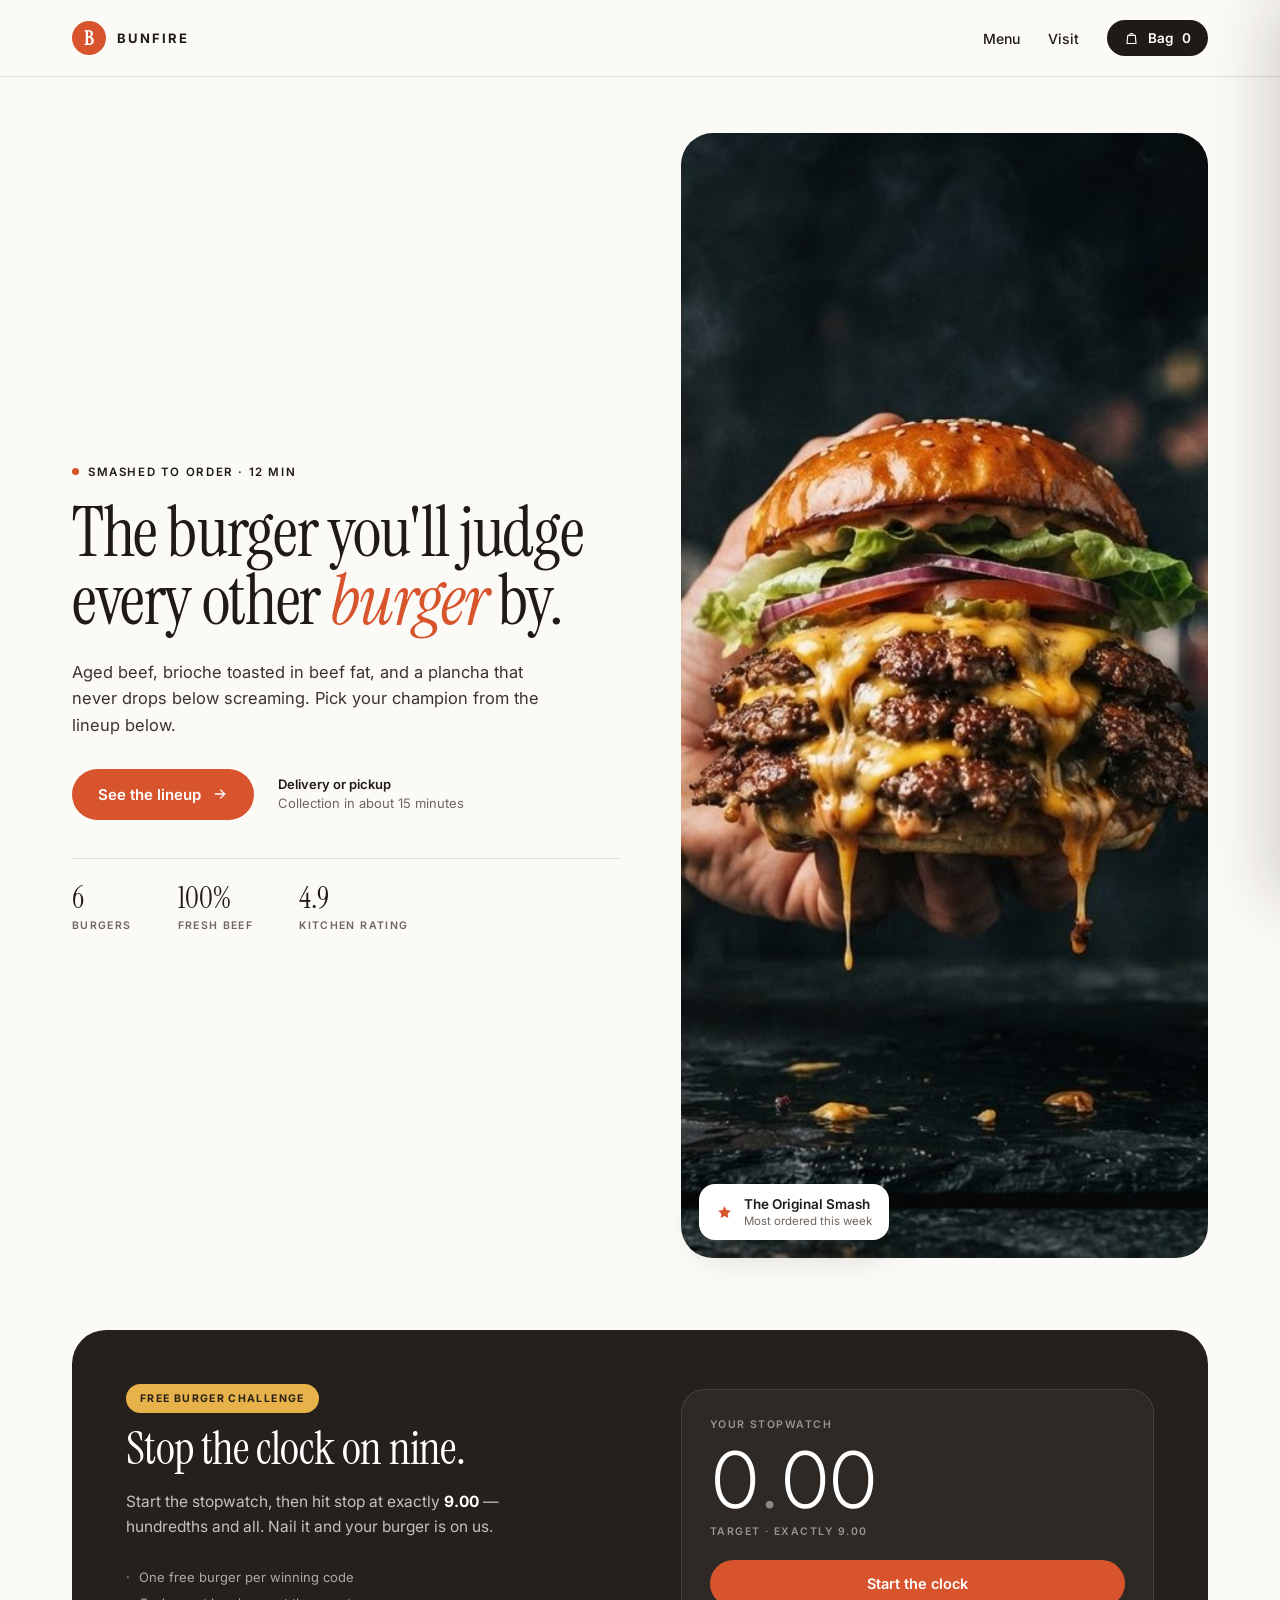
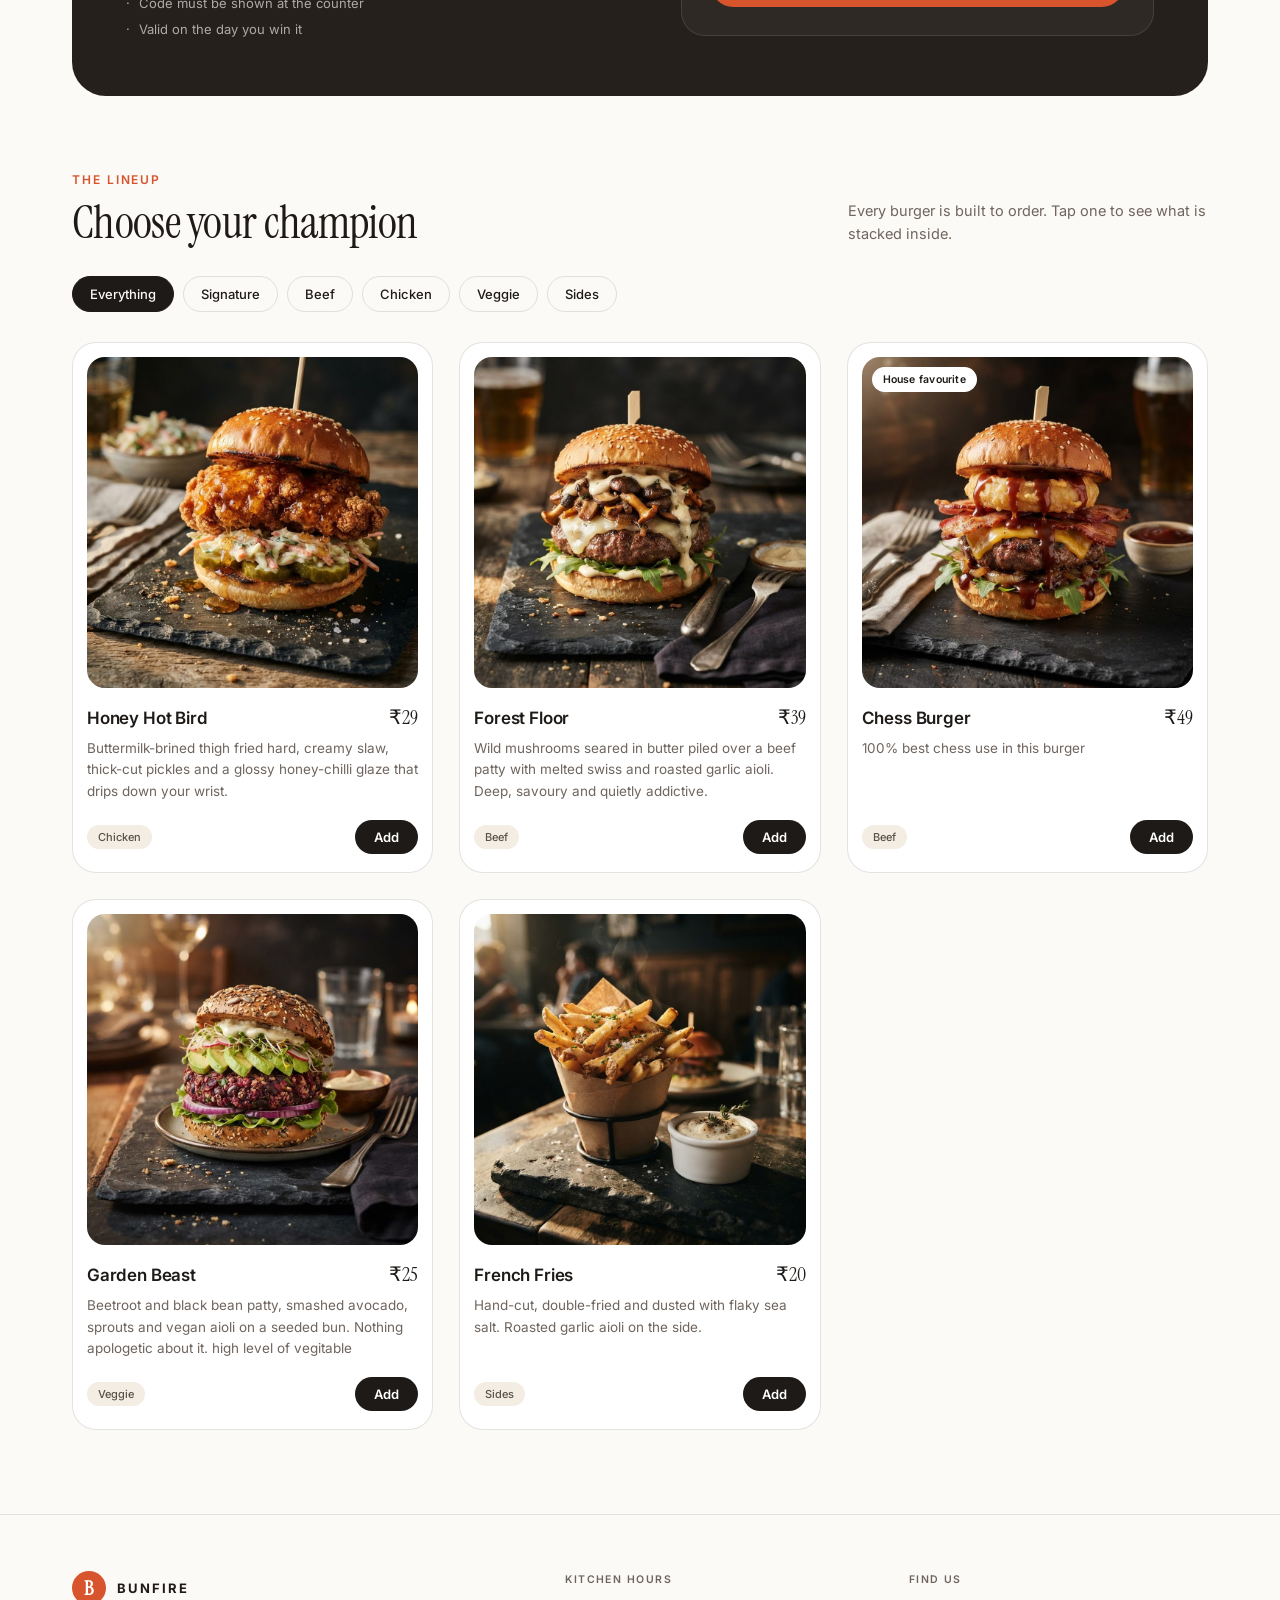
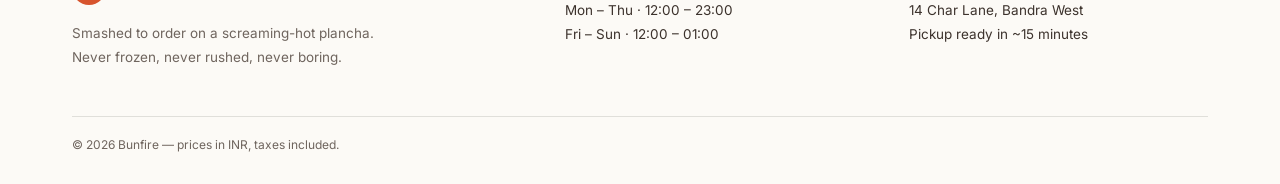
==== commit 0ff0add9: "Build and deploy burger site to bunfire directory Co-authored-by: base44-builder[bot] <245833847+bas" ====
--- a/index.html
+++ b/index.html
@@ -1,515 +1,17 @@
 <!doctype html>
-<html lang="en-IN"><head><script>window["__codeletBootstrap__"]=JSON.parse('{"A":"A","B":"20261023-04-bec0c89","C":{"Abril Fatface":"YACgEZbkUVE,0","Albert Sans":"YAHO2HRfeh4,0","Alfa Slab One":"YACgEYS9sJU,0","Anton":"YACgEcYqQ-A,0","Archivo Black":"YACgEZulLoA,0","Archivo":"YAHO2-t-jNE,0","Arial":"YAGyDvJ_4Ts,0","Atkinson Hyperlegible":"YAFge7Z-F6s,0","Azeret Mono":"YAHO2EIdDP0,0","Baloo 2":"YAHO2IcQUcM,0","Bangers":"YAD5qTdjGKo,1","Barlow Condensed":"YAFdJljEuFc,0","Barlow Semi Condensed":"YAFdJu55qXI,0","Barlow":"YAFdJsyuOPM,1","Bebas Neue":"YACgESME5ew,0","Big Shoulders Display":"YAFdJs8L2aw,0","Bodoni Moda":"YAHO2C7VUJE,0","Bricolage Grotesque":"YAFyMcdwzpc,0","Cairo":"YAFdtXpDzlQ,0","Canva Sans":"YAFdJjTk5UU,1","Caprasimo":"YAHO2PYTkbo,0","Caveat":"YALBs2ploWQ,0","Cinzel":"YACgEeV8bIQ,0","Comic Neue":"YAHO2VMiyZo,0","Commissioner":"YAHO2RRI-KE,0","Cormorant Garamond":"YAFdJhX-538,0","Courier New":"YAGzXiGs0_8,0","Courier Prime":"YAD1aFjegN8,0","DM Mono":"YAHO2SGpw0w,0","DM Sans":"YAD1aU3sLnI,0","DM Serif Display":"YAD1aYG82rc,0","Familjen Grotesk":"YAHO2ZriIzU,0","Figtree":"YAHO2b-mV7A,0","Forum":"YACgEcnnqB4,0","Fraunces":"YAFdJpU7Kkk,0","Fredoka":"YACgEZml080,0","Gabarito":"YAHO2cD3JmI,0","Geist":"YAHO2SfKS30,0","Gentium Book Plus":"YAHO2b-adyU,0","Georgia":"YAGzXkO0pEM,0","Gloock":"YAHO2WVhd0Q,0","Golos Text":"YAHO2QlqAQk,0","Hanken Grotesk":"YAHO2VB9G0I,0","Helvetica":"YAFcf7zkXN0,0","Host Grotesk":"YAHO2VztvdY,0","IBM Plex Mono":"YAFdJkmvhGI,0","IBM Plex Sans":"YAFdJgT0SHI,0","Impact":"YAFcfnjI7Vk,0","Instrument Sans":"YAHO2bKyaSQ,0","Instrument Serif":"YAHFeOnZNEk,0","Inter":"YAFdJvSyp_k,3","Italiana":"YAHO2Toik_w,0","Jacques Francois":"YAHO2a5g66Q,0","JetBrains Mono":"YAFdJksXcAk,0","Josefin Sans":"YAFdJjvw9Ps,0","Jua":"YADK3-gZSDU,0","Kalam":"YAFdJrEg2ic,0","Karla":"YAHO2V2NSXM,0","Lato":"YAFdJuFCnaw,0","League Spartan":"YACgEcnJpjs,0","Libre Baskerville":"YACgEUFdPdA,0","Libre Caslon Display":"YAHO2XhLmt0,0","Libre Franklin":"YAFdJr3SNlU,1","Lobster":"YAD8SnSjSFI,0","Lora":"YACgEXvxf8Q,0","Manrope":"YAHO2b2feC4,0","Martian Mono":"YAHO2YhUMkk,0","Merriweather":"YACgEXvHxxs,0","Michroma":"YADK4IYX8vY,0","Montserrat":"YAFdtQi73Xs,0","Noto Sans JP":"YAFdJiHXlcI,0","Noto Sans KR":"YAGsojZj-RQ,0","Noto Sans SC":"YAHO2hDCDFM,0","Nunito Sans":"YAFdtQJYB9w,1","Nunito":"YAFdJoNRMmU,1","Old Standard TT":"YAHO2lhtDcg,0","Oleo Script":"YACgEQQ14jI,0","Onest":"YAHO2kaArOY,0","Open Sans":"YAFdJt8dAY0,1","Oswald":"YACgEQY10lw,0","Outfit":"YAHO2nVlg14,0","PT Serif":"YACgEcU7Qg4,0","Pacifico":"YADLjORQ1u4,0","Parisienne":"YACgERSYqTw,0","Playfair Display":"YAFdJhem5V8,1","Plus Jakarta Sans":"YAHO2gdhi18,0","Poppins":"YAFdJjbTu24,1","Press Start 2P":"YAFyGr-8pmQ,0","Public Sans":"YAFdJj8NdaU,1","Quicksand":"YAFdJpYtCxE,1","Raleway":"YAFdJhmxbVQ,1","Red Hat Display":"YAD1bzs0p0Y,0","Red Hat Text":"YAHO21kkNWg,0","Roboto Mono":"YAFdJkvp3-k,0","Roboto Slab":"YAFdJswIKAg,0","Rockwell":"YAFcfyVZnN0,0","Rubik":"YAFdJsMWVVc,0","Rye":"YACgEdQP21k,0","STIX Two Text":"YAHO2joycuk,0","Sarabun":"YAFdJssSnME,0","Schibsted Grotesk":"YAHO2sWydRk,0","Segoe UI":"YAHNdRD1Klw,0","Sniglet":"YACgEUJSCy8,0","Source Sans 3":"YAG4lO1Mj10,0","Space Grotesk":"YAHO2sjPCSM,0","Space Mono":"YADW1-vpsoc,0","Spectral":"YAHO2rVUHIM,0","Syne":"YAHML9oLRPc,0","Times New Roman":"YAGzXW3gftg,0","Trebuchet MS":"YAFcfrglpVA,0","Ubuntu":"YACgERDU--Q,0","Unbounded":"YAHO2rkdmWY,0","Varela Round":"YALBs2IK6rw,0","Verdana":"YAGzXTctYtQ,0","Work Sans":"YAGXhLOKv44,0","Yellowtail":"YACgEYG4kG4,0"}}');</script><script src="/_sdk/05db820ba1544614.telemetry_sdk.js" integrity="sha512-a7JzkQDDcioSXpM61nxTfeRW7PcxWQy5+BrhyeTFmQFsXJ+Gncm0y50u7fTA7qOPegFnRgqCfa0mGUOK1yjDWQ=="></script>
-  <meta charset="UTF-8">
+<html lang="en">
+<head>
+  <meta charset="utf-8">
   <meta name="viewport" content="width=device-width, initial-scale=1">
-  <meta name="description" content="Explore tiles, marble, granite and installation enquiry options with The LaxRa in Saltuwa Block, Basti, Uttar Pradesh.">
-  <title>The LaxRa | Premium Tiles, Marble &amp; Granite</title>
-  <link rel="preconnect" href="https://fonts.googleapis.com">
-  <link rel="preconnect" href="https://fonts.gstatic.com" crossorigin="">
-  <link href="https://fonts.googleapis.com/css2?family=Libre+Franklin:wght@400;500;600;700&amp;family=Playfair+Display:wght@400;500;600&amp;display=swap" rel="stylesheet">
+  <title>Bunfire</title>
+  <meta http-equiv="refresh" content="0; url=bunfire/">
   <style>
-    :root { --ink:#191918; --ivory:#f6f3ed; --gold:#a87f45; --line:#dcd5c9; --muted:#625f58; }
-    * { box-sizing:border-box }
-    html { scroll-behavior:smooth }
-    body { margin:0; font-family:'Libre Franklin',sans-serif; color:var(--ink); }
-    h1,h2,h3,.wordmark { font-family:'Playfair Display',serif }
-    .page { min-height:100%; width:100%; }
-    .shell { width:100%; max-width:1240px; margin:auto; padding-left:clamp(20px,5vw,72px); padding-right:clamp(20px,5vw,72px) }
-    .site-header { position:sticky; top:0; z-index:30; background:rgba(247,244,238,.97); backdrop-filter:blur(14px); border-bottom:1px solid var(--line) }
-    .nav-link { padding:10px 3px; font-size:12px; font-weight:600; white-space:nowrap; border-bottom:2px solid transparent }
-    .nav-link[aria-current="page"] { border-color:var(--gold); color:#775522 }
-    .btn { display:inline-flex; align-items:center; justify-content:center; min-height:48px; padding:12px 20px; border-radius:2px; font-weight:700; font-size:13px; letter-spacing:.025em; transition:transform .2s,background .2s; text-align:center; cursor:pointer }
-    .btn:hover { transform:translateY(-2px) }
-    .btn-dark { background:#191918; color:white }
-    .btn-gold { background:#a87f45; color:white }
-    .btn-line { border:1px solid #a87f45; color:#392b1b }
-    .card { background:#fff; border:1px solid var(--line); border-radius:3px; overflow:hidden }
-    .eyebrow { text-transform:uppercase; letter-spacing:.2em; color:#80623b; font-size:11px; font-weight:700 }
-    .display { font-size:clamp(38px,5.5vw,76px); line-height:1.07; letter-spacing:-.035em }
-    .section-title { font-size:clamp(30px,3.5vw,48px); line-height:1.12 }
-    .section-space { padding-top:clamp(56px,8vw,110px); padding-bottom:clamp(56px,8vw,110px) }
-    .field { display:block; width:100%; min-height:47px; border:1px solid #b8b0a4; background:white; border-radius:2px; padding:11px 13px; color:#191918 }
-    textarea.field { min-height:112px }
-    label { display:block; font-size:13px; font-weight:600; margin-bottom:7px }
-    :focus-visible { outline:3px solid #b38950!important; outline-offset:3px }
-    .hero-photo { position:absolute; inset:0; width:100%; height:100%; object-fit:cover }
-    .hero-shade { position:absolute; inset:0; background:linear-gradient(90deg,rgba(13,13,12,.88),rgba(13,13,12,.42) 70%,rgba(13,13,12,.2)) }
-    .hero { min-height:620px; position:relative; display:flex; align-items:center; color:white }
-    .view[hidden], [hidden] { display:none!important }
-    .photo-caption { position:absolute; bottom:14px; right:16px; background:rgba(0,0,0,.77); color:white; padding:7px 10px; font-size:11px }
-    .wa-float { position:fixed; bottom:18px; right:18px; z-index:25; box-shadow:0 8px 25px #0004; border-radius:40px }
-    .notice { border-left:3px solid var(--gold); background:#efe9df; padding:15px 18px; font-size:13px; line-height:1.6 }
-    .error { color:#a32821; font-size:12px; margin-top:5px }
-    @media(max-width:900px) { .desktop-nav { display:none!important } .hero { min-height:570px } }
-    @media(min-width:901px) { .mobile-toggle { display:none!important } }
-    @media(prefers-reduced-motion:reduce) { html { scroll-behavior:auto } *,*:before,*:after { animation-duration:.01ms!important; transition-duration:.01ms!important } }
+    body { margin: 0; min-height: 100vh; display: grid; place-items: center; background: #fcfaf6; color: #1e1a17; font-family: system-ui, sans-serif; }
+    a { color: #d7542d; font-weight: 600; }
   </style>
-  <script src="https://cdn.jsdelivr.net/npm/lucide@0.577.0/dist/umd/lucide.min.js" type="text/javascript"></script>
-  <script src="https://cdn.tailwindcss.com/3.4.17" type="text/javascript"></script>
-  <script src="/_sdk/570d53629f0b998d.data_sdk.js" type="text/javascript" integrity="sha512-JEN39+V+Nvv9ZZOVS8vNk1iA9ErZJHTdgOw9KzPuMiK7m0I+KPEr/wmTnCFIQVsDjCZgJWfGnFi1IQh2Io2qyA=="></script>
-  <script src="/_sdk/3c889ef0464c8f3c.editing_sdk.js" type="text/javascript" integrity="sha512-NXaPkdInwCOHRcD1AlnM1kHXlU9YrcK/X97HuqeduFmMqNEHYKT8h1O1g4ofohcZaE8pxMTkkESWY0NPm6G8AQ=="></script>
-  <script src="/_sdk/c30df2f1b43bb1c9.resizing_sdk.js" type="text/javascript" integrity="sha512-D333Ts+f4grQi3QxtsDXggpMWmSBzoaq0HBneFnX5mKOM0DIqoMYROhGiQrAeQEiHtxcjverIEa7k6HIZXqXiA=="></script>
- </head>
- <body data-template-id="__page-root" style="background: rgb(246, 243, 237);">
-  <div class="page">
-   <header class="site-header canva-header" data-template-id="site-header" style="background: rgb(247, 244, 238);">
-    <div class="shell flex items-center justify-between gap-4 py-3">
-     <button type="button" class="wordmark text-left leading-tight shrink-0" data-go="home" aria-label="The LaxRa, home"> <span data-template-id="wordmark" class="canva-text block font-semibold" style="font-size: 25px; color: rgb(25, 25, 24); font-weight: 600; font-style: normal;">The LaxRa</span> <span data-template-id="wordmark-sub" class="canva-text block uppercase tracking-[.16em]" style="font-family: &quot;Libre Franklin&quot;, sans-serif; font-size: 9px; color: rgb(128, 98, 59); font-weight: 400; font-style: normal;">Premium Tiles · Marble · Granite</span> </button>
-     <nav class="desktop-nav flex flex-wrap items-center justify-end gap-x-4" aria-label="Main navigation" id="desktopNav"></nav>
-     <div class="flex items-center gap-3">
-      <button type="button" data-go="quote" class="text-xs font-bold whitespace-nowrap" aria-label="Open quote list">Quote <span id="headerCount" aria-live="polite">0</span></button> <button id="menuToggle" type="button" class="mobile-toggle btn btn-line !min-h-[44px] !px-3" aria-expanded="false" aria-controls="mobileNav" aria-label="Open menu">☰</button>
-     </div>
-    </div>
-    <nav id="mobileNav" class="shell pb-4 grid grid-cols-2 gap-1" aria-label="Mobile navigation" hidden=""></nav>
-   </header>
-   <main id="mainContent">
-    <section class="view" id="home" aria-labelledby="heroTitle">
-     <div class="hero">
-      <img data-template-id="hero-image" class="canva-image hero-photo" loading="lazy" src="https://images.pexels.com/photos/276724/pexels-photo-276724.jpeg?auto=compress&amp;cs=tinysrgb&amp;w=1280" alt="Inspiration image of a contemporary interior; not a The LaxRa project">
-      <div class="hero-shade"></div>
-      <div class="shell relative z-10 py-20">
-       <p data-template-id="hero-kicker" class="canva-text uppercase tracking-[.2em] text-[#e5c99f] text-xs mb-6" style="color: rgb(229, 201, 159); font-weight: 400; font-style: normal; font-size: 12px;">The LaxRa · Basti, Uttar Pradesh</p>
-       <h1 id="heroTitle" data-template-id="hero-title" class="canva-text display max-w-[810px] mb-6" style="color: rgb(255, 255, 255); font-weight: 500; font-style: normal; font-size: 32px;">Transform Your Space with Premium Tiles, Marble &amp; Granite</h1>
-       <p data-template-id="hero-description" class="canva-text leading-relaxed max-w-[610px] mb-9 text-[#f0eae0]" style="color: rgb(240, 234, 224); font-weight: 400; font-style: normal; font-size: 16px;">Explore premium surface materials and professional tile installation services for your home, bathroom, kitchen, and commercial spaces.</p>
-       <div class="flex flex-wrap gap-3">
-        <button data-template-id="explore-button" class="canva-button btn btn-gold" data-go="shop" style="background: rgb(168, 127, 69); color: rgb(255, 255, 255); font-weight: 700; font-style: normal; font-size: 16px;">Explore Products</button> <button data-template-id="installation-button" class="canva-button btn border border-white text-white" data-go="installation" style="color: rgb(255, 255, 255); font-weight: 700; font-style: normal; font-size: 16px;">Book Installation</button> <button data-template-id="project-button" class="canva-button btn border border-white text-white" data-go="quote" style="color: rgb(255, 255, 255); font-weight: 700; font-style: normal; font-size: 16px;">Get a Project Quote</button>
-       </div>
-      </div><span class="photo-caption">Inspiration image · Not a The LaxRa project</span>
-     </div>
-     <div class="shell section-space">
-      <p class="eyebrow mb-4">Choose your path</p>
-      <h2 data-template-id="path-heading" class="canva-text section-title mb-9" style="color: rgb(25, 25, 24); font-weight: 400; font-style: normal; font-size: 24px;">A considered approach to every space</h2>
-      <div class="grid md:grid-cols-3 gap-4">
-       <article data-template-id="path-material" class="canva-card card p-7" style="background: rgb(255, 255, 255);"><span class="eyebrow">01 / Materials</span>
-        <h3 data-template-id="path-material-title" class="canva-text text-[25px] my-4" style="color: rgb(25, 25, 24); font-weight: 400; font-style: normal; font-size: 19px;">BUY MATERIALS</h3>
-        <p data-template-id="path-material-copy" class="canva-text text-sm text-[#625f58] leading-7 mb-6" style="color: rgb(98, 95, 88); font-weight: 400; font-style: normal; font-size: 16px;">Browse material categories and send a purchase enquiry. Specific products, prices and availability are confirmed directly.</p><button data-go="shop" class="btn btn-line w-full">Browse categories →</button>
-       </article>
-       <article data-template-id="path-fitting" class="canva-card card p-7" style="background: rgb(255, 255, 255);"><span class="eyebrow">02 / Installation</span>
-        <h3 data-template-id="path-fitting-title" class="canva-text text-[25px] my-4" style="color: rgb(25, 25, 24); font-weight: 400; font-style: normal; font-size: 19px;">HIRE INSTALLATION</h3>
-        <p data-template-id="path-fitting-copy" class="canva-text text-sm text-[#625f58] leading-7 mb-6" style="color: rgb(98, 95, 88); font-weight: 400; font-style: normal; font-size: 16px;">Request floor or wall installation with your project details, including materials purchased elsewhere where suitable.</p><button data-go="installation" class="btn btn-line w-full">Explore installation →</button>
-       </article>
-       <article data-template-id="path-combined" class="canva-card card p-7" style="background: rgb(255, 255, 255);"><span class="eyebrow">03 / Together</span>
-        <h3 data-template-id="path-combined-title" class="canva-text text-[25px] my-4" style="color: rgb(25, 25, 24); font-weight: 400; font-style: normal; font-size: 19px;">MATERIAL + INSTALLATION</h3>
-        <p data-template-id="path-combined-copy" class="canva-text text-sm text-[#625f58] leading-7 mb-6" style="color: rgb(98, 95, 88); font-weight: 400; font-style: normal; font-size: 16px;">Combine your material interests and installation requirements in one quotation request.</p><button data-go="quote" class="btn btn-line w-full">Build a request →</button>
-       </article>
-      </div>
-     </div>
-     <div class="bg-[#eae5dc] section-space">
-      <div class="shell grid md:grid-cols-2 gap-10 items-center">
-       <div>
-        <p class="eyebrow mb-4">Materials</p>
-        <h2 data-template-id="materials-heading" class="canva-text section-title mb-5" style="color: rgb(25, 25, 24); font-weight: 400; font-style: normal; font-size: 24px;">Surfaces chosen around your vision</h2>
-        <p data-template-id="materials-copy" class="canva-text text-[#625f58] leading-8 mb-6" style="color: rgb(98, 95, 88); font-weight: 400; font-style: normal; font-size: 16px;">Explore tile categories alongside marble, granite, kitchen countertop and staircase material enquiries. Share what you need and discuss the details directly with the business.</p><button class="btn btn-dark" data-go="shop">Explore materials</button>
-       </div>
-       <div class="relative h-[320px] md:h-[410px]"><img data-template-id="materials-image" class="canva-image w-full h-full object-cover" loading="lazy" src="https://images.pexels.com/photos/1454806/pexels-photo-1454806.jpeg?auto=compress&amp;cs=tinysrgb&amp;w=800" alt="Inspiration image of a stone-finished interior; not verified The LaxRa inventory"><span class="photo-caption">Inspiration image · Not verified stock</span>
-       </div>
-      </div>
-     </div>
-     <div class="shell section-space">
-      <p class="eyebrow mb-3">The process</p>
-      <h2 data-template-id="process-heading" class="canva-text section-title mb-8" style="color: rgb(25, 25, 24); font-weight: 400; font-style: normal; font-size: 24px;">How your enquiry works</h2>
-      <div class="grid md:grid-cols-3 gap-6 text-sm leading-7">
-       <div class="border-t border-[#a87f45] pt-5"><strong>01 / Explore</strong>
-        <p class="mt-2 text-[#625f58]">Browse material categories or installation services.</p>
-       </div>
-       <div class="border-t border-[#a87f45] pt-5"><strong>02 / Describe</strong>
-        <p class="mt-2 text-[#625f58]">Share your approximate area, location and requirements.</p>
-       </div>
-       <div class="border-t border-[#a87f45] pt-5"><strong>03 / Discuss</strong>
-        <p class="mt-2 text-[#625f58]">The business confirms availability, pricing and project details directly.</p>
-       </div>
-      </div>
-     </div>
-     <div class="bg-[#191918] text-white section-space">
-      <div class="shell flex flex-col md:flex-row md:items-center justify-between gap-7">
-       <div>
-        <p class="eyebrow !text-[#d5b27f] mb-3">Tell us about your space</p>
-        <h2 data-template-id="home-quote-heading" class="canva-text section-title" style="color: rgb(255, 255, 255); font-weight: 400; font-style: normal; font-size: 24px;">Start with the details that matter.</h2>
-       </div><button data-go="quote" class="btn btn-gold">Start a quote request</button>
-      </div>
-     </div>
-    </section>
-    <section class="view shell section-space" id="shop" aria-labelledby="shopTitle" hidden="">
-     <p class="eyebrow mb-4">Material enquiries</p>
-     <h1 id="shopTitle" data-template-id="shop-title" class="canva-text section-title mb-4" style="color: rgb(25, 25, 24); font-weight: 400; font-style: normal; font-size: 32px;">Explore material categories</h1>
-     <p data-template-id="shop-intro" class="canva-text max-w-3xl text-[#625f58] leading-7 mb-7" style="color: rgb(98, 95, 88); font-weight: 400; font-style: normal; font-size: 16px;">Find a category that fits your project and add it to your enquiry list. The business will confirm actual products and specifications directly.</p>
-     <div class="notice mb-8">
-      Sample catalogue state: no verified individual products, specifications, prices, images, or availability have been configured. Categories below are enquiry interests, not stocked product listings.
-     </div>
-     <div class="flex flex-col sm:flex-row gap-3 mb-7">
-      <div class="flex-1"><label data-template-id="search-label" class="canva-text" for="productSearch" style="color: rgb(25, 25, 24); font-weight: 600; font-style: normal; font-size: 16px;">Search categories</label><input id="productSearch" data-template-id="search-placeholder" class="canva-input field" type="search" autocomplete="off" placeholder="Search tiles, marble, granite…" style="font-weight: 400; font-style: normal; font-size: 16px;">
-      </div>
-      <div class="sm:w-56"><label data-template-id="filter-label" class="canva-text" for="categoryFilter" style="color: rgb(25, 25, 24); font-weight: 600; font-style: normal; font-size: 16px;">Material group</label><select id="categoryFilter" class="field"><option value="all">All materials</option><option value="Tiles">Tiles</option><option value="Marble">Marble</option><option value="Granite">Granite</option></select>
-      </div><button id="clearFilters" class="btn btn-line self-end">Clear filters</button>
-     </div>
-     <p id="resultCount" class="text-sm text-[#625f58] mb-5" aria-live="polite"></p>
-     <div id="categoryGrid" class="grid sm:grid-cols-2 lg:grid-cols-3 gap-4"></div>
-     <p id="noResults" class="notice mt-5" hidden="">No matching categories. Try a different search or clear filters.</p>
-     <div class="mt-12 notice">
-      For a specific product, size, finish, colour, price or availability, send an enquiry to the business. No online order is placed here.
-     </div>
-    </section>
-    <section class="view shell section-space" id="tiles" aria-labelledby="tilesTitle" hidden="">
-     <p class="eyebrow mb-4">Materials / Tiles</p>
-     <h1 id="tilesTitle" class="section-title mb-5">Tiles for your project</h1>
-     <p class="leading-7 text-[#625f58] mb-7 max-w-2xl">Explore floor, wall, bathroom, kitchen and outdoor tile interests. Exact products and specifications are confirmed directly.</p><button class="btn btn-dark" data-filter-group="Tiles">Browse tile categories</button>
-    </section>
-    <section class="view shell section-space" id="marble" aria-labelledby="marbleTitle" hidden="">
-     <p class="eyebrow mb-4">Materials / Marble</p>
-     <h1 id="marbleTitle" class="section-title mb-5">Marble enquiries</h1>
-     <p class="leading-7 text-[#625f58] mb-7 max-w-2xl">Ask about marble for floors, stairs or other applications. Varieties, format, measurements and installation requirements can be discussed directly.</p><button class="btn btn-dark" data-filter-group="Marble">Explore marble enquiries</button>
-    </section>
-    <section class="view shell section-space" id="granite" aria-labelledby="graniteTitle" hidden="">
-     <p class="eyebrow mb-4">Materials / Granite</p>
-     <h1 id="graniteTitle" class="section-title mb-5">Granite enquiries</h1>
-     <p class="leading-7 text-[#625f58] mb-7 max-w-2xl">Ask about granite for kitchen countertops, staircases and other applications. Available varieties and project requirements are confirmed directly.</p><button class="btn btn-dark" data-filter-group="Granite">Explore granite enquiries</button>
-    </section>
-    <section class="view shell section-space" id="installation" aria-labelledby="serviceTitle" hidden="">
-     <p class="eyebrow mb-4">Services</p>
-     <h1 id="serviceTitle" data-template-id="services-title" class="canva-text section-title mb-5" style="color: rgb(25, 25, 24); font-weight: 400; font-style: normal; font-size: 32px;">Installation services</h1>
-     <p data-template-id="services-intro" class="canva-text max-w-3xl text-[#625f58] leading-7 mb-8" style="color: rgb(98, 95, 88); font-weight: 400; font-style: normal; font-size: 16px;">Share the setting, approximate area and material requirements for your installation enquiry. The business will discuss the project details directly.</p>
-     <div id="serviceGrid" class="grid sm:grid-cols-2 lg:grid-cols-3 gap-4 mb-12"></div>
-     <div class="notice mb-8">
-      Installation may be requested with materials supplied by The LaxRa or materials purchased elsewhere, subject to project requirements. A request is not a confirmed booking.
-     </div>
-     <div class="flex flex-wrap gap-3"><button data-go="request" class="btn btn-dark">Request installation</button><button data-go="calculator" class="btn btn-line">Estimate area</button><a class="btn btn-line wa-general" target="_blank" rel="noopener noreferrer">Ask on WhatsApp ↗</a>
-     </div>
-    </section>
-    <section class="view shell section-space" id="gallery" aria-labelledby="galleryTitle" hidden="">
-     <p class="eyebrow mb-4">Ideas for your space</p>
-     <h1 id="galleryTitle" data-template-id="gallery-title" class="canva-text section-title mb-4" style="color: rgb(25, 25, 24); font-weight: 400; font-style: normal; font-size: 32px;">Spaces to inspire</h1>
-     <p class="notice mb-8">Inspiration only. These stock images are not presented as completed The LaxRa projects.</p>
-     <div class="grid md:grid-cols-3 gap-5">
-      <figure class="card"><img data-template-id="gallery-living" class="canva-image w-full h-64 object-cover" loading="lazy" src="https://images.pexels.com/photos/276724/pexels-photo-276724.jpeg?auto=compress&amp;cs=tinysrgb&amp;w=800" alt="Inspiration-only contemporary living room interior">
-       <figcaption class="p-4 text-sm">
-        Living space · Inspiration only
-       </figcaption>
-      </figure>
-      <figure class="card"><img data-template-id="gallery-bathroom" class="canva-image w-full h-64 object-cover" loading="lazy" src="https://images.pexels.com/photos/1454806/pexels-photo-1454806.jpeg?auto=compress&amp;cs=tinysrgb&amp;w=800" alt="Inspiration-only bathroom interior with stone surfaces">
-       <figcaption class="p-4 text-sm">
-        Bathroom · Inspiration only
-       </figcaption>
-      </figure>
-      <figure class="card"><img data-template-id="gallery-kitchen" class="canva-image w-full h-64 object-cover" loading="lazy" src="https://images.pexels.com/photos/1080721/pexels-photo-1080721.jpeg?auto=compress&amp;cs=tinysrgb&amp;w=800" alt="Inspiration-only kitchen interior">
-       <figcaption class="p-4 text-sm">
-        Kitchen · Inspiration only
-       </figcaption>
-      </figure>
-     </div>
-    </section>
-    <section class="view shell section-space" id="calculator" aria-labelledby="calcTitle" hidden="">
-     <p class="eyebrow mb-4">Planning tool</p>
-     <h1 id="calcTitle" data-template-id="calc-title" class="canva-text section-title mb-5" style="color: rgb(25, 25, 24); font-weight: 400; font-style: normal; font-size: 32px;">Area &amp; material planning calculator</h1>
-     <p class="text-[#625f58] leading-7 mb-8 max-w-2xl">Estimate surface area, not an exact order quantity. Cutting, layout, breakage and site conditions can change actual requirements.</p>
-     <form id="calcForm" novalidate="" class="card p-6 max-w-3xl">
-      <div class="grid sm:grid-cols-2 gap-5">
-       <div><label for="calcLength">Length</label><input id="calcLength" class="field" type="number" min="0.01" step="any" required="" inputmode="decimal">
-       </div>
-       <div><label for="calcWidth">Width</label><input id="calcWidth" class="field" type="number" min="0.01" step="any" required="" inputmode="decimal">
-       </div>
-       <div><label for="calcUnit">Measurement unit</label><select id="calcUnit" class="field"><option value="ft">Feet</option><option value="m">Metres</option></select>
-       </div>
-       <div><label for="calcRooms">Number of same-sized rooms</label><input id="calcRooms" class="field" type="number" min="1" max="1000" step="1" value="1">
-       </div>
-       <div><label for="calcWaste">Optional wastage percentage</label><input id="calcWaste" class="field" type="number" min="0" max="100" step="any" value="0">
-       </div>
-      </div><button class="btn btn-dark mt-6" type="submit">Calculate area</button>
-      <div id="calcResult" class="notice mt-6" role="status" hidden=""></div>
-     </form>
-    </section>
-    <section class="view shell section-space" id="quote" aria-labelledby="quoteTitle" hidden="">
-     <p class="eyebrow mb-4">One request, your requirements</p>
-     <h1 id="quoteTitle" data-template-id="quote-title" class="canva-text section-title mb-5" style="color: rgb(25, 25, 24); font-weight: 400; font-style: normal; font-size: 32px;">Request a project quotation</h1>
-     <p class="text-[#625f58] leading-7 mb-6">Your list records material interests, not verified items or a purchase. Prices and availability are confirmed directly.</p>
-     <div class="card p-5 mb-8">
-      <h2 class="text-[23px] mb-3">Your enquiry list <span id="quoteCount">0</span></h2>
-      <p id="quoteEmpty" class="text-sm text-[#625f58]">No interests added yet. You can still submit a general project request.</p>
-      <ul id="quoteItems" class="divide-y"></ul><button data-go="shop" class="btn btn-line mt-4">Browse categories</button>
-     </div>
-     <h2 class="text-[27px] mb-5">Tell us about your project</h2>
-     <div id="quoteFormMount"></div>
-    </section>
-    <section class="view shell section-space" id="request" aria-labelledby="requestTitle" hidden="">
-     <p class="eyebrow mb-4">Installation / Request</p>
-     <h1 id="requestTitle" class="section-title mb-5">Request installation</h1>
-     <p class="notice mb-7">Please share your project requirements. Sending this form does not confirm a booking, price, availability or start date.</p>
-     <div id="installationFormMount"></div>
-    </section>
-    <section class="view shell section-space" id="about" aria-labelledby="aboutTitle" hidden="">
-     <p class="eyebrow mb-4">About</p>
-     <h1 id="aboutTitle" data-template-id="about-title" class="canva-text section-title mb-6" style="color: rgb(25, 25, 24); font-weight: 400; font-style: normal; font-size: 32px;">About The LaxRa</h1>
-     <p class="max-w-3xl leading-8 text-[#625f58]">The LaxRa Premium Tiles, Marble &amp; Granite serves Saltuwa Block, Basti, Uttar Pradesh, India. Enquire about tiles, marble and granite, installation and fitting, or a combined material and installation project. Installation using materials purchased elsewhere can be discussed subject to project requirements.</p>
-     <h2 class="text-[27px] mt-12 mb-5">Frequently asked questions</h2>
-     <div class="max-w-3xl space-y-3">
-      <details class="card p-5"><summary class="cursor-pointer font-semibold">Can I enquire about materials without installation?</summary>
-       <p class="pt-4 text-sm leading-7">Yes. Select material interests and submit a purchase enquiry.</p>
-      </details>
-      <details class="card p-5"><summary class="cursor-pointer font-semibold">Can I request fitting for materials bought elsewhere?</summary>
-       <p class="pt-4 text-sm leading-7">Yes, you can request installation. The business will review the project requirements.</p>
-      </details>
-      <details class="card p-5"><summary class="cursor-pointer font-semibold">Is my enquiry a confirmed order or booking?</summary>
-       <p class="pt-4 text-sm leading-7">No. Prices, availability, payment arrangements and final project details are confirmed directly by the business.</p>
-      </details>
-     </div>
-    </section>
-    <section class="view shell section-space" id="contact" aria-labelledby="contactTitle" hidden="">
-     <p class="eyebrow mb-4">Let's talk</p>
-     <h1 id="contactTitle" data-template-id="contact-title" class="canva-text section-title mb-6" style="color: rgb(25, 25, 24); font-weight: 400; font-style: normal; font-size: 32px;">Contact The LaxRa</h1>
-     <p class="text-[#625f58] mb-8">Saltuwa Block, Basti, Uttar Pradesh, India</p>
-     <div class="flex flex-wrap gap-3"><a href="tel:+917081573977" class="btn btn-dark">Call +91 7081573977</a><a href="https://wa.me/917081573977" class="btn btn-gold wa-general" data-direct-whatsapp="" target="_blank" rel="noopener noreferrer">Contact on WhatsApp ↗</a><button data-go="quote" class="btn btn-line">Send an enquiry</button>
-     </div>
-    </section>
-    <section class="view shell section-space" id="privacy" aria-labelledby="privacyTitle" hidden="">
-     <h1 id="privacyTitle" class="section-title mb-6">Privacy &amp; enquiry terms</h1>
-     <div class="max-w-3xl leading-8 text-[#625f58] space-y-5">
-      <p>Information you submit is saved to a Canva Sheet for the purpose of handling your enquiry. This includes the contact and project details you choose to provide. Do not include sensitive personal information.</p>
-      <p>Only submit details you are comfortable sharing with the business. WhatsApp opens an external service in a new tab; sending a message there is your choice.</p>
-      <p>An enquiry is not an order or confirmed booking. Prices, availability, payment arrangements and final project details are confirmed directly by The LaxRa.</p>
-     </div>
-    </section>
-   </main>
-   <footer data-template-id="site-footer" class="canva-footer bg-[#191918] text-white py-12" style="background: rgb(25, 25, 24);">
-    <div class="shell grid md:grid-cols-3 gap-9">
-     <div>
-      <p data-template-id="footer-name" class="canva-text wordmark text-[27px] mb-3" style="color: rgb(255, 255, 255); font-weight: 400; font-style: normal; font-size: 16px;">The LaxRa Premium Tiles, Marble &amp; Granite</p>
-      <p class="text-sm text-[#d2cbc1] leading-7">Saltuwa Block, Basti,<br>
-        Uttar Pradesh, India</p>
-     </div>
-     <div>
-      <p class="uppercase tracking-[.16em] text-xs text-[#d5b27f] mb-4">Explore</p>
-      <div class="flex flex-col gap-3 text-sm"><button class="text-left" data-go="shop">Materials</button><button class="text-left" data-go="installation">Installation services</button><button class="text-left" data-go="gallery">Inspiration gallery</button><button class="text-left" data-go="privacy">Privacy &amp; terms</button>
-      </div>
-     </div>
-     <div>
-      <p class="uppercase tracking-[.16em] text-xs text-[#d5b27f] mb-4">Contact</p><a href="tel:+917081573977" class="block mb-4">+91 7081573977</a><a class="btn btn-gold wa-general" target="_blank" rel="noopener noreferrer">WhatsApp ↗</a>
-     </div>
-    </div>
-    <p class="shell mt-10 pt-6 border-t border-white/20 text-xs leading-6 text-[#d2cbc1]">Prices, availability, payment arrangements and final project details are confirmed directly by the business. Enquiries are not orders or confirmed bookings.</p>
-   </footer><a class="wa-float wa-general btn btn-gold" target="_blank" rel="noopener noreferrer" aria-label="Contact The LaxRa on WhatsApp">WhatsApp ↗</a>
-  </div>
-  <template id="categoryTemplate">
-   <article class="card p-6 flex flex-col">
-    <p class="eyebrow category-group mb-3"></p>
-    <h2 class="category-name text-[24px] mb-3"></h2>
-    <p class="text-sm text-[#625f58] leading-6 mb-6">Enquiry category · Products and specifications to be confirmed.</p><button type="button" class="add-interest btn btn-line mt-auto">Add to enquiry list</button>
-   </article>
-  </template>
-  <template id="serviceTemplate">
-   <article class="card p-6">
-    <h2 class="service-name text-[23px] mb-3"></h2>
-    <p class="text-sm text-[#625f58] leading-7 mb-5">Share your location, approximate area and project requirements for a tailored discussion.</p><button type="button" class="service-request btn btn-line w-full">Request installation</button>
-   </article>
-  </template>
-  <script>
-(() => {
-  const WA = 'https://wa.me/917081573977';
-  const nav = [
-    ['home','Home'],['shop','Shop Products'],['tiles','Tiles'],['marble','Marble'],['granite','Granite'],
-    ['installation','Installation Services'],['gallery','Projects Gallery'],['quote','Request a Quote'],
-    ['about','About Us'],['contact','Contact Us']
-  ];
-  const categories = [
-    ['Living room floor tiles','Tiles'],['Bedroom floor tiles','Tiles'],['Wall tiles','Tiles'],
-    ['Bathroom tiles','Tiles'],['Kitchen tiles','Tiles'],['Outdoor tiles','Tiles'],
-    ['Anti-skid tiles','Tiles'],['Glossy tiles','Tiles'],['Matte tiles','Tiles'],
-    ['Vitrified tiles','Tiles'],['Porcelain tiles','Tiles'],['Ceramic tiles','Tiles'],
-    ['Marble','Marble'],['Granite','Granite'],['Kitchen countertops','Granite'],
-    ['Staircase materials','Marble']
-  ];
-  const services = ['Floor tile installation','Wall tile installation','Bathroom tile installation','Kitchen tile installation','Outdoor tile installation','Marble installation','Granite installation','Staircase installation','Custom installation projects'];
-  const draft = new Set();
-  let sdkReady = false, submitting = false, lastEnquiry = null;
-  const $ = id => document.getElementById(id);
-  const waLink = text => WA + '?text=' + encodeURIComponent(text);
-  document.querySelectorAll('.wa-general:not([data-direct-whatsapp])').forEach(a => a.href = waLink('Hello The LaxRa, I would like to enquire about tiles, marble, granite or installation.'));
-  function setStatus(form, message, error = false) {
-    const el = form.querySelector('.form-status');
-    el.textContent = message; el.style.color = error ? '#a32821' : '#285f40';
-  }
-  function show(section, updateHash = true) {
-    if (!$(section) || !$(section).classList.contains('view')) section = 'home';
-    document.querySelectorAll('.view').forEach(v => v.hidden = v.id !== section);
-    document.querySelectorAll('.nav-link').forEach(link => {
-      if (link.dataset.go === section) link.setAttribute('aria-current','page');
-      else link.removeAttribute('aria-current');
-    });
-    $('mobileNav').hidden = true;
-    $('menuToggle').setAttribute('aria-expanded','false');
-    if (updateHash) history.pushState(null, '', '#' + section);
-    window.scrollTo({top:0,behavior:'smooth'});
-    $('mainContent').focus?.();
-  }
-  nav.forEach(([id,label]) => {
-    for (const place of ['desktopNav','mobileNav']) {
-      const button = document.createElement('button');
-      button.type='button'; button.className='nav-link text-left'; button.dataset.go=id; button.textContent=label;
-      $(place).appendChild(button);
-    }
-  });
-  $('menuToggle').addEventListener('click', () => {
-    const open=$('mobileNav').hidden;
-    $('mobileNav').hidden=!open; $('menuToggle').setAttribute('aria-expanded',String(open));
-  });
-  document.addEventListener('click', e => {
-    const go=e.target.closest('[data-go]');
-    if(go) show(go.dataset.go);
-    const group=e.target.closest('[data-filter-group]');
-    if(group) { $('categoryFilter').value=group.dataset.filterGroup; $('productSearch').value=''; renderCategories(); show('shop'); }
-  });
-  window.addEventListener('popstate', () => show(location.hash.slice(1),false));
-  window.addEventListener('hashchange', () => show(location.hash.slice(1),false));
-
-  function renderCategories() {
-    const term=$('productSearch').value.trim().toLowerCase(), group=$('categoryFilter').value;
-    const matching=categories.filter(([name,type]) => (group==='all'||type===group) && name.toLowerCase().includes(term));
-    $('categoryGrid').replaceChildren();
-    matching.forEach(([name,type]) => {
-      const fragment=$('categoryTemplate').content.cloneNode(true);
-      fragment.querySelector('.category-name').textContent=name;
-      fragment.querySelector('.category-group').textContent=type;
-      fragment.querySelector('.add-interest').addEventListener('click', e => {
-        draft.add(name); renderQuote();
-        e.currentTarget.textContent='Added to enquiry list';
-        setTimeout(() => { if(e.currentTarget.isConnected) e.currentTarget.textContent='Add to enquiry list'; },1800);
-      });
-      $('categoryGrid').appendChild(fragment);
-    });
-    $('resultCount').textContent=`${matching.length} enquiry categories shown · 0 verified products configured`;
-    $('noResults').hidden=matching.length>0;
-  }
-  $('productSearch').addEventListener('input',renderCategories);
-  $('categoryFilter').addEventListener('change',renderCategories);
-  $('clearFilters').addEventListener('click',() => { $('productSearch').value=''; $('categoryFilter').value='all'; renderCategories(); });
-  renderCategories();
-
-  services.forEach(name => {
-    const fragment=$('serviceTemplate').content.cloneNode(true);
-    fragment.querySelector('.service-name').textContent=name;
-    fragment.querySelector('.service-request').addEventListener('click',() => {
-      $('installationForm').elements.project_type.value = name.toLowerCase().includes('bathroom')?'bathroom':name.toLowerCase().includes('kitchen')?'kitchen':name.toLowerCase().includes('outdoor')?'outdoor':name.toLowerCase().includes('stair')?'stairs':name.toLowerCase().includes('wall')?'wall':name.toLowerCase().includes('floor')?'floor':'custom';
-      $('installationForm').elements.material_type.value=name.split(' ')[0];
-      show('request');
-    });
-    $('serviceGrid').appendChild(fragment);
-  });
-  function renderQuote() {
-    $('headerCount').textContent=draft.size; $('quoteCount').textContent=draft.size;
-    $('quoteEmpty').hidden=draft.size>0;
-    $('quoteItems').replaceChildren();
-    draft.forEach(name => {
-      const li=document.createElement('li'); li.className='py-3 flex justify-between gap-3 items-center text-sm';
-      const span=document.createElement('span'); span.textContent=name;
-      const btn=document.createElement('button'); btn.type='button'; btn.className='btn btn-line !min-h-[40px]'; btn.textContent='Remove'; btn.setAttribute('aria-label','Remove '+name);
-      btn.addEventListener('click',() => { draft.delete(name);renderQuote(); });
-      li.append(span,btn); $('quoteItems').appendChild(li);
-    });
-  }
-  renderQuote();
-
-  const formMarkup = (id, installation) => `<form id="${id}" class="card p-5 sm:p-8 max-w-4xl" novalidate>
-    <div class="grid sm:grid-cols-2 gap-x-5 gap-y-5">
-      <div><label for="${id}-name">Customer name *</label><input id="${id}-name" name="customer_name" class="field" required autocomplete="name"></div>
-      <div><label for="${id}-mobile">Mobile number *</label><input id="${id}-mobile" name="mobile_number" class="field" required inputmode="tel" autocomplete="tel" pattern="[0-9+() -]{10,18}"></div>
-      <div><label for="${id}-wa">Different WhatsApp number (optional)</label><input id="${id}-wa" name="whatsapp_number" class="field" inputmode="tel" pattern="[0-9+() -]{10,18}"></div>
-      <div><label for="${id}-location">Project location *</label><input id="${id}-location" name="project_location" class="field" required></div>
-      <div><label for="${id}-property">Property type *</label><select id="${id}-property" name="property_type" class="field" required><option value="">Select type</option><option>Home</option><option>Apartment</option><option>Shop</option><option>Office</option><option>Other</option></select></div>
-      <div><label for="${id}-type">Project type *</label><select id="${id}-type" name="project_type" class="field" required><option value="">Select type</option><option value="floor">Floor</option><option value="wall">Wall</option><option value="bathroom">Bathroom</option><option value="kitchen">Kitchen</option><option value="outdoor">Outdoor</option><option value="stairs">Stairs</option><option value="custom">Custom</option></select></div>
-      <div><label for="${id}-area">Approximate area (optional)</label><input id="${id}-area" name="area" class="field" type="number" min="0.01" step="any" inputmode="decimal"></div>
-      <div><label for="${id}-unit">Area unit</label><select id="${id}-unit" name="area_unit" class="field"><option value="sq ft">Square feet</option><option value="sq m">Square metres</option></select></div>
-      <div><label for="${id}-material">Material type (optional)</label><input id="${id}-material" name="material_type" class="field" placeholder="E.g. tiles, marble or granite"></div>
-      <div><label for="${id}-purchased">Materials already purchased?</label><select id="${id}-purchased" name="tiles_purchased" class="field"><option value="Not specified">Not specified</option><option value="No">No</option><option value="Yes - The LaxRa">Yes, from The LaxRa</option><option value="Yes - another supplier">Yes, from another supplier</option></select></div>
-      <div><label for="${id}-supply">What do you need? *</label><select id="${id}-supply" name="supply_option" class="field" required><option value="">Select an option</option><option value="Materials only">Materials only</option><option value="Installation only">Installation only</option><option value="Materials and installation">Materials and installation</option></select></div>
-      <div><label for="${id}-start">Preferred start date (optional)</label><input id="${id}-start" name="start_date" class="field" type="date"></div>
-      <div class="sm:col-span-2"><label for="${id}-budget">Budget range (optional)</label><input id="${id}-budget" name="budget_range" class="field" placeholder="Your approximate range, if helpful"></div>
-      <div class="sm:col-span-2"><label for="${id}-notes">Requirements or questions (optional)</label><textarea id="${id}-notes" name="notes" class="field"></textarea></div>
-    </div>
-    <label class="flex gap-3 items-start mt-6 !font-normal leading-6"><input name="consent" type="checkbox" required class="mt-1 w-5 h-5 shrink-0"><span>I agree to share these details with The LaxRa to handle my enquiry. I understand this is not a confirmed order or booking. *</span></label>
-    <p class="text-xs text-[#625f58] mt-3">Please do not include sensitive information. Photos cannot be attached here; you can discuss them directly on WhatsApp.</p>
-    <p class="form-status text-sm mt-5" role="status" aria-live="polite"></p>
-    <button type="submit" class="btn btn-gold mt-5 submit-button">Submit request</button>
-    <div class="success-panel notice mt-6" hidden><strong class="block text-base mb-2">Enquiry recorded</strong><p class="success-reference mb-2"></p><p class="mb-4">Your enquiry was recorded. Open WhatsApp to review and send the prepared message; this page cannot confirm delivery or reading. If navigation is blocked, copy the message and paste it into WhatsApp.</p><div class="flex flex-wrap gap-3"><a class="followup btn btn-dark" target="_blank" rel="noopener noreferrer">Open WhatsApp ↗</a><button class="copy-details btn btn-line" type="button">Copy enquiry message</button></div></div>
-  </form>`;
-  $('quoteFormMount').innerHTML=formMarkup('quoteForm',false);
-  $('installationFormMount').innerHTML=formMarkup('installationForm',true);
-  $('installationForm').elements.supply_option.value='Installation only';
-  for(const form of [$('quoteForm'),$('installationForm')]) {
-    form.addEventListener('submit',submitEnquiry);
-    form.querySelector('.copy-details').addEventListener('click',async e => {
-      if(!lastEnquiry) return;
-      try { await navigator.clipboard.writeText(lastEnquiry.summary); e.currentTarget.textContent='Copied'; }
-      catch { setStatus(form,'Copy is unavailable here. Use the WhatsApp follow-up link instead.',true); }
-    });
-  }
-  const handler={onDataChanged() { /* Write-only sheet: customer records are never returned. */ }};
-  async function initData() {
-    try {
-      const result=await window.dataSdk.init(handler);
-      sdkReady=result.isOk;
-      if(!sdkReady) document.querySelectorAll('.form-status').forEach(el => {el.textContent='Enquiry saving is temporarily unavailable. Please retry later or contact us on WhatsApp.';el.style.color='#a32821';});
-    } catch {
-      sdkReady=false;
-      document.querySelectorAll('.form-status').forEach(el => {el.textContent='Enquiry saving is temporarily unavailable. Please retry later or contact us on WhatsApp.';el.style.color='#a32821';});
-    }
-  }
-  initData();
-  async function submitEnquiry(event) {
-    event.preventDefault();
-    const form=event.currentTarget, button=event.submitter;
-    if(submitting) return;
-    if(!form.reportValidity()) { setStatus(form,'Please complete the required fields and check your entries.',true); return; }
-    const fd=new FormData(form), phone=String(fd.get('mobile_number')).replace(/\D/g,'');
-    const alternate=String(fd.get('whatsapp_number')||'').replace(/\D/g,'');
-    if(phone.length<10 || phone.length>13 || (alternate && (alternate.length<10||alternate.length>13))) {
-      setStatus(form,'Enter a valid mobile number (and WhatsApp number, if provided).',true); return;
-    }
-    if(!sdkReady) { setStatus(form,'Could not connect to enquiry saving. Please try again shortly; your entries have been kept.',true); await initData(); return; }
-    const reference='LAX-'+Date.now().toString(36).toUpperCase()+'-'+Math.random().toString(36).slice(2,6).toUpperCase();
-    const record={
-      reference, enquiry_type:form.id==='installationForm'?'Installation request':fd.get('supply_option')==='Materials and installation'?'Combined project request':'Material / project enquiry',
-      customer_name:String(fd.get('customer_name')).trim(),mobile_number:String(fd.get('mobile_number')).trim(),
-      whatsapp_number:String(fd.get('whatsapp_number')||'').trim(),project_location:String(fd.get('project_location')).trim(),
-      property_type:String(fd.get('property_type')),project_type:String(fd.get('project_type')),
-      area:fd.get('area')?Number(fd.get('area')):0,area_unit:String(fd.get('area_unit')),
-      material_type:String(fd.get('material_type')||'').trim(),tiles_purchased:String(fd.get('tiles_purchased')),
-      supply_option:String(fd.get('supply_option')),start_date:String(fd.get('start_date')||''),
-      budget_range:String(fd.get('budget_range')||'').trim(),selected_items:form.id==='quoteForm'?[...draft].join(', '):'',
-      notes:String(fd.get('notes')||'').trim(),status:'New',created_at:new Date().toISOString()
-    };
-    if(!record.customer_name||!record.project_location||!Number.isFinite(record.area)||record.area<0) {
-      setStatus(form,'Please check your name, location and area.',true);return;
-    }
-    submitting=true; button.disabled=true; button.textContent='Saving request…';
-    setStatus(form,'Saving your request…');
-    try {
-      const result=await window.dataSdk.create(record);
-      if(!result.isOk) { setStatus(form,'We could not confirm that your request was saved. Please check with us before submitting again.',true);return; }
-      const summary=`Hello The LaxRa, I am submitting enquiry ${reference}.\nEnquiry type: ${record.enquiry_type}\nCustomer name: ${record.customer_name}\nMobile: ${record.mobile_number}\nWhatsApp number: ${record.whatsapp_number||'Same as mobile / not provided'}\nSelected products or service: ${record.selected_items||record.project_type||'To discuss'}\nProject location: ${record.project_location}\nArea: ${record.area||'Not provided'} ${record.area?record.area_unit:''}\nRequested materials/installation: ${record.supply_option}; material: ${record.material_type||'Not specified'}\nNotes: ${record.notes||'None'}\nSubmitted: ${new Date(record.created_at).toLocaleString('en-IN',{timeZone:'Asia/Kolkata'})}`;
-      lastEnquiry={reference,summary};
-      form.querySelector('.success-reference').textContent='Your enquiry reference: '+reference;
-      form.querySelector('.followup').href=waLink(summary);
-      form.querySelector('.success-panel').hidden=false;
-      setStatus(form,'Your enquiry was recorded and WhatsApp has been prepared. Tap Send in WhatsApp to deliver it.');
-      form.querySelector('.success-panel').scrollIntoView({behavior:'smooth',block:'nearest'});
-      const whatsappWindow=window.open(waLink(summary),'_blank','noopener,noreferrer');
-      if(!whatsappWindow) setStatus(form,'Your enquiry was recorded. Use “Open WhatsApp” below, or copy the enquiry message and paste it into WhatsApp.',false);
-    } catch {
-      setStatus(form,'We could not confirm that your request was saved. Please check with us before submitting again.',true);
-    } finally {
-      submitting=false;button.disabled=false;button.textContent='Submit request';
-    }
-  }
-  $('calcForm').addEventListener('submit',e => {
-    e.preventDefault();
-    const length=Number($('calcLength').value),width=Number($('calcWidth').value),rooms=Number($('calcRooms').value),waste=Number($('calcWaste').value),result=$('calcResult');
-    result.hidden=false;
-    if(!Number.isFinite(length)||!Number.isFinite(width)||length<=0||width<=0||!Number.isInteger(rooms)||rooms<1||rooms>1000||!Number.isFinite(waste)||waste<0||waste>100) {
-      result.textContent='Enter positive dimensions, a whole number of rooms from 1 to 1,000, and wastage from 0% to 100%.';return;
-    }
-    const perM2=length*width*($('calcUnit').value==='ft'?0.09290304:1),totalM2=perM2*rooms*(1+waste/100),fmt=n=>new Intl.NumberFormat('en-IN',{maximumFractionDigits:2}).format(n);
-    result.textContent=`Area per room: ${fmt(perM2)} sq m / ${fmt(perM2*10.7639104167)} sq ft. Approximate total for ${rooms} room${rooms===1?'':'s'} including ${fmt(waste)}% wastage: ${fmt(totalM2)} sq m / ${fmt(totalM2*10.7639104167)} sq ft. Material piece quantity cannot be estimated without verified product dimensions and a calculation method.`;
-  });
-  show(location.hash.slice(1)||'home',false);
-})();
-</script>
- 
-</body></html>+</head>
+<body>
+  <p>Opening Bunfire… <a href="bunfire/">continue</a></p>
+  <script>location.replace("bunfire/");</script>
+</body>
+</html>
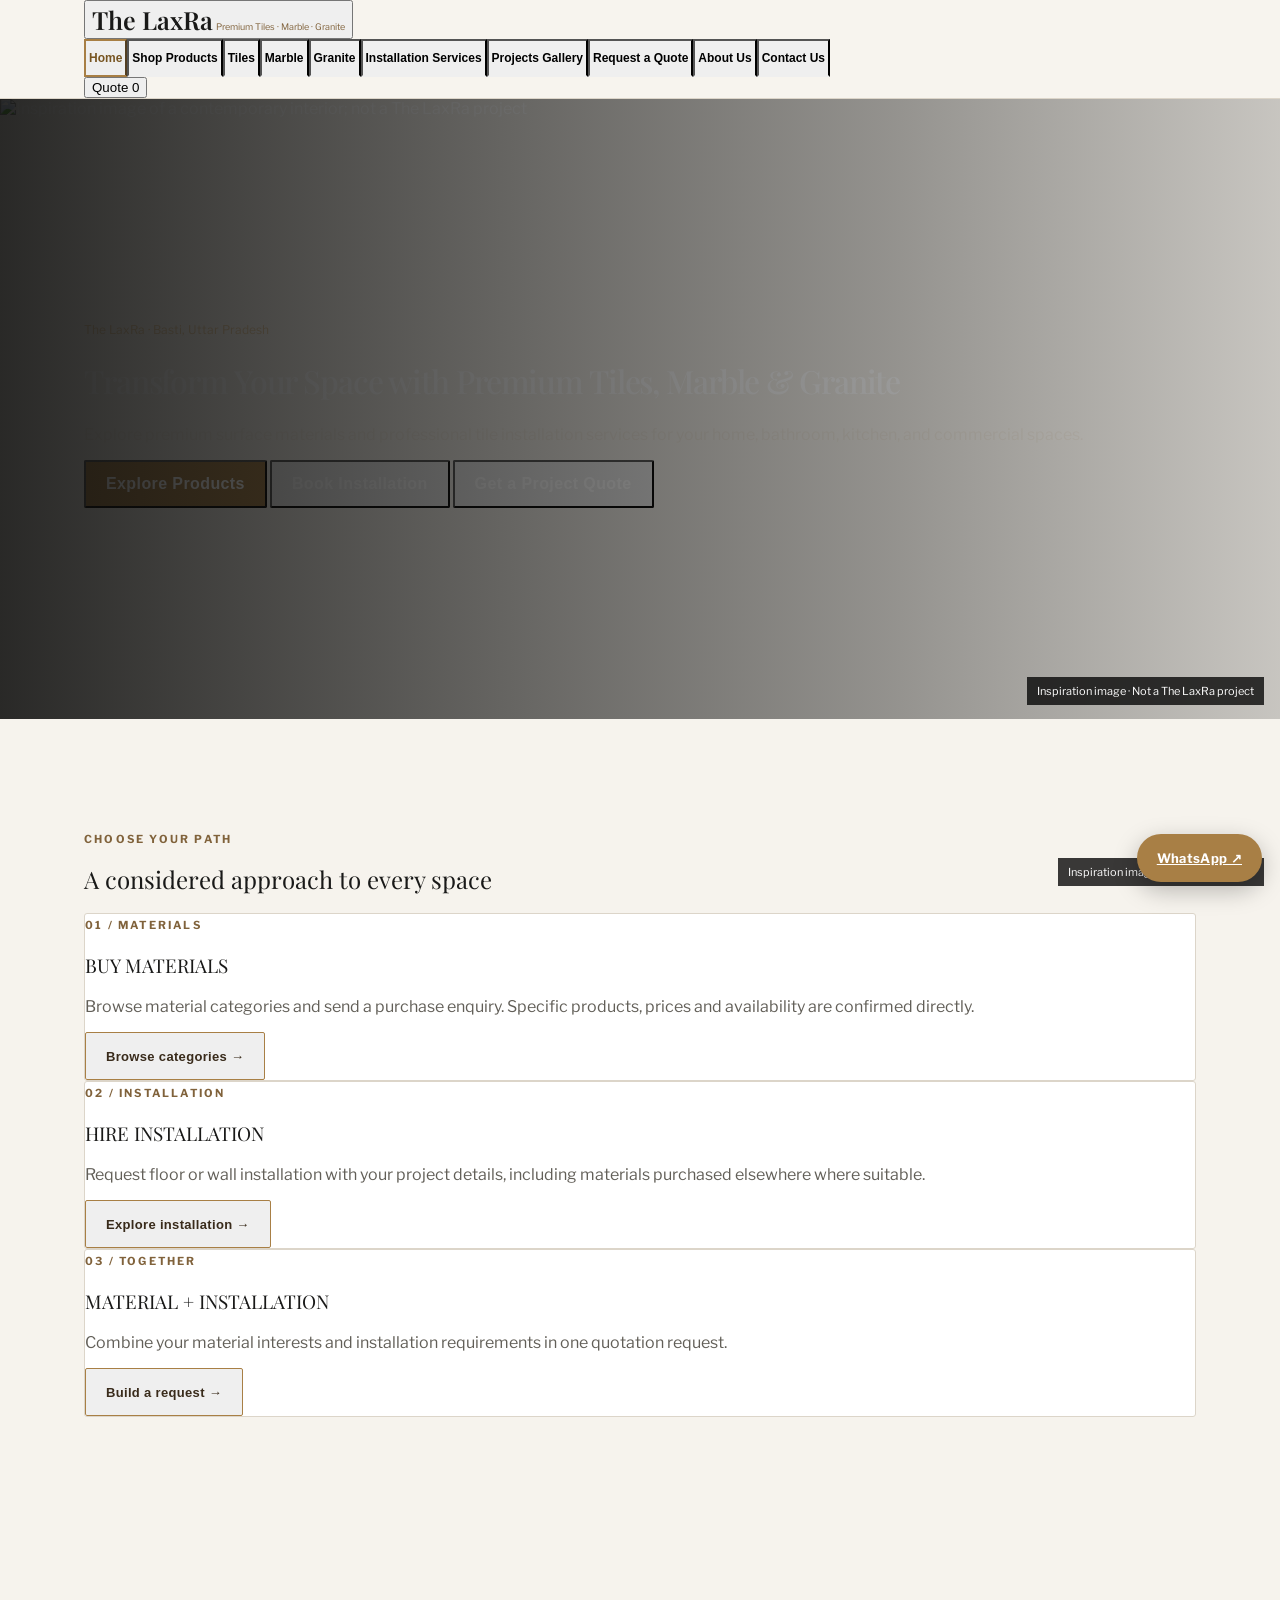
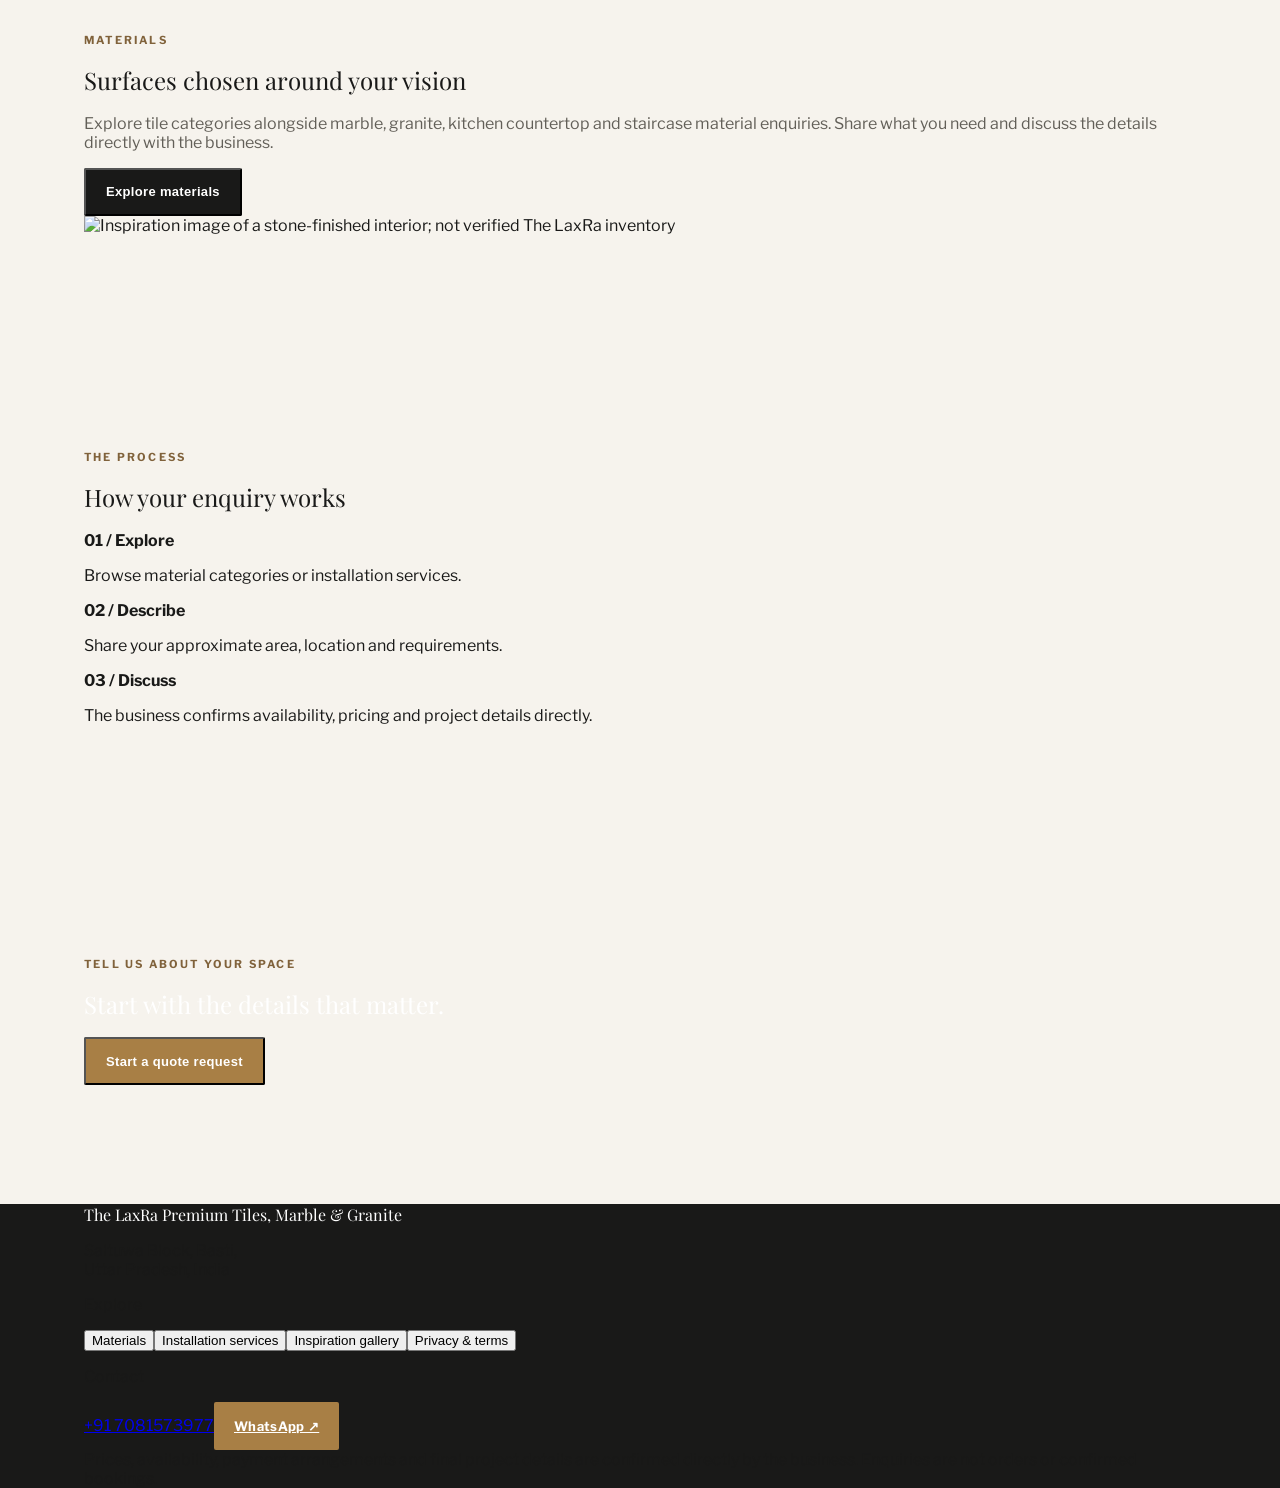
==== commit 440ee6b3: "Update contact information in index.html" ====
--- a/index.html
+++ b/index.html
@@ -1,17 +1,515 @@
 <!doctype html>
-<html lang="en">
-<head>
-  <meta charset="utf-8">
+<html lang="en-IN"><head><script>window["__codeletBootstrap__"]=JSON.parse('{"A":"A","B":"20261023-04-bec0c89","C":{"Abril Fatface":"YACgEZbkUVE,0","Albert Sans":"YAHO2HRfeh4,0","Alfa Slab One":"YACgEYS9sJU,0","Anton":"YACgEcYqQ-A,0","Archivo Black":"YACgEZulLoA,0","Archivo":"YAHO2-t-jNE,0","Arial":"YAGyDvJ_4Ts,0","Atkinson Hyperlegible":"YAFge7Z-F6s,0","Azeret Mono":"YAHO2EIdDP0,0","Baloo 2":"YAHO2IcQUcM,0","Bangers":"YAD5qTdjGKo,1","Barlow Condensed":"YAFdJljEuFc,0","Barlow Semi Condensed":"YAFdJu55qXI,0","Barlow":"YAFdJsyuOPM,1","Bebas Neue":"YACgESME5ew,0","Big Shoulders Display":"YAFdJs8L2aw,0","Bodoni Moda":"YAHO2C7VUJE,0","Bricolage Grotesque":"YAFyMcdwzpc,0","Cairo":"YAFdtXpDzlQ,0","Canva Sans":"YAFdJjTk5UU,1","Caprasimo":"YAHO2PYTkbo,0","Caveat":"YALBs2ploWQ,0","Cinzel":"YACgEeV8bIQ,0","Comic Neue":"YAHO2VMiyZo,0","Commissioner":"YAHO2RRI-KE,0","Cormorant Garamond":"YAFdJhX-538,0","Courier New":"YAGzXiGs0_8,0","Courier Prime":"YAD1aFjegN8,0","DM Mono":"YAHO2SGpw0w,0","DM Sans":"YAD1aU3sLnI,0","DM Serif Display":"YAD1aYG82rc,0","Familjen Grotesk":"YAHO2ZriIzU,0","Figtree":"YAHO2b-mV7A,0","Forum":"YACgEcnnqB4,0","Fraunces":"YAFdJpU7Kkk,0","Fredoka":"YACgEZml080,0","Gabarito":"YAHO2cD3JmI,0","Geist":"YAHO2SfKS30,0","Gentium Book Plus":"YAHO2b-adyU,0","Georgia":"YAGzXkO0pEM,0","Gloock":"YAHO2WVhd0Q,0","Golos Text":"YAHO2QlqAQk,0","Hanken Grotesk":"YAHO2VB9G0I,0","Helvetica":"YAFcf7zkXN0,0","Host Grotesk":"YAHO2VztvdY,0","IBM Plex Mono":"YAFdJkmvhGI,0","IBM Plex Sans":"YAFdJgT0SHI,0","Impact":"YAFcfnjI7Vk,0","Instrument Sans":"YAHO2bKyaSQ,0","Instrument Serif":"YAHFeOnZNEk,0","Inter":"YAFdJvSyp_k,3","Italiana":"YAHO2Toik_w,0","Jacques Francois":"YAHO2a5g66Q,0","JetBrains Mono":"YAFdJksXcAk,0","Josefin Sans":"YAFdJjvw9Ps,0","Jua":"YADK3-gZSDU,0","Kalam":"YAFdJrEg2ic,0","Karla":"YAHO2V2NSXM,0","Lato":"YAFdJuFCnaw,0","League Spartan":"YACgEcnJpjs,0","Libre Baskerville":"YACgEUFdPdA,0","Libre Caslon Display":"YAHO2XhLmt0,0","Libre Franklin":"YAFdJr3SNlU,1","Lobster":"YAD8SnSjSFI,0","Lora":"YACgEXvxf8Q,0","Manrope":"YAHO2b2feC4,0","Martian Mono":"YAHO2YhUMkk,0","Merriweather":"YACgEXvHxxs,0","Michroma":"YADK4IYX8vY,0","Montserrat":"YAFdtQi73Xs,0","Noto Sans JP":"YAFdJiHXlcI,0","Noto Sans KR":"YAGsojZj-RQ,0","Noto Sans SC":"YAHO2hDCDFM,0","Nunito Sans":"YAFdtQJYB9w,1","Nunito":"YAFdJoNRMmU,1","Old Standard TT":"YAHO2lhtDcg,0","Oleo Script":"YACgEQQ14jI,0","Onest":"YAHO2kaArOY,0","Open Sans":"YAFdJt8dAY0,1","Oswald":"YACgEQY10lw,0","Outfit":"YAHO2nVlg14,0","PT Serif":"YACgEcU7Qg4,0","Pacifico":"YADLjORQ1u4,0","Parisienne":"YACgERSYqTw,0","Playfair Display":"YAFdJhem5V8,1","Plus Jakarta Sans":"YAHO2gdhi18,0","Poppins":"YAFdJjbTu24,1","Press Start 2P":"YAFyGr-8pmQ,0","Public Sans":"YAFdJj8NdaU,1","Quicksand":"YAFdJpYtCxE,1","Raleway":"YAFdJhmxbVQ,1","Red Hat Display":"YAD1bzs0p0Y,0","Red Hat Text":"YAHO21kkNWg,0","Roboto Mono":"YAFdJkvp3-k,0","Roboto Slab":"YAFdJswIKAg,0","Rockwell":"YAFcfyVZnN0,0","Rubik":"YAFdJsMWVVc,0","Rye":"YACgEdQP21k,0","STIX Two Text":"YAHO2joycuk,0","Sarabun":"YAFdJssSnME,0","Schibsted Grotesk":"YAHO2sWydRk,0","Segoe UI":"YAHNdRD1Klw,0","Sniglet":"YACgEUJSCy8,0","Source Sans 3":"YAG4lO1Mj10,0","Space Grotesk":"YAHO2sjPCSM,0","Space Mono":"YADW1-vpsoc,0","Spectral":"YAHO2rVUHIM,0","Syne":"YAHML9oLRPc,0","Times New Roman":"YAGzXW3gftg,0","Trebuchet MS":"YAFcfrglpVA,0","Ubuntu":"YACgERDU--Q,0","Unbounded":"YAHO2rkdmWY,0","Varela Round":"YALBs2IK6rw,0","Verdana":"YAGzXTctYtQ,0","Work Sans":"YAGXhLOKv44,0","Yellowtail":"YACgEYG4kG4,0"}}');</script><script src="/_sdk/05db820ba1544614.telemetry_sdk.js" integrity="sha512-a7JzkQDDcioSXpM61nxTfeRW7PcxWQy5+BrhyeTFmQFsXJ+Gncm0y50u7fTA7qOPegFnRgqCfa0mGUOK1yjDWQ=="></script>
+  <meta charset="UTF-8">
   <meta name="viewport" content="width=device-width, initial-scale=1">
-  <title>Bunfire</title>
-  <meta http-equiv="refresh" content="0; url=bunfire/">
+  <meta name="description" content="Explore tiles, marble, granite and installation enquiry options with The LaxRa in Saltuwa Block, Basti, Uttar Pradesh.">
+  <title>The LaxRa | Premium Tiles, Marble &amp; Granite</title>
+  <link rel="preconnect" href="https://fonts.googleapis.com">
+  <link rel="preconnect" href="https://fonts.gstatic.com" crossorigin="">
+  <link href="https://fonts.googleapis.com/css2?family=Libre+Franklin:wght@400;500;600;700&amp;family=Playfair+Display:wght@400;500;600&amp;display=swap" rel="stylesheet">
   <style>
-    body { margin: 0; min-height: 100vh; display: grid; place-items: center; background: #fcfaf6; color: #1e1a17; font-family: system-ui, sans-serif; }
-    a { color: #d7542d; font-weight: 600; }
+    :root { --ink:#191918; --ivory:#f6f3ed; --gold:#a87f45; --line:#dcd5c9; --muted:#625f58; }
+    * { box-sizing:border-box }
+    html { scroll-behavior:smooth }
+    body { margin:0; font-family:'Libre Franklin',sans-serif; color:var(--ink); }
+    h1,h2,h3,.wordmark { font-family:'Playfair Display',serif }
+    .page { min-height:100%; width:100%; }
+    .shell { width:100%; max-width:1240px; margin:auto; padding-left:clamp(20px,5vw,72px); padding-right:clamp(20px,5vw,72px) }
+    .site-header { position:sticky; top:0; z-index:30; background:rgba(247,244,238,.97); backdrop-filter:blur(14px); border-bottom:1px solid var(--line) }
+    .nav-link { padding:10px 3px; font-size:12px; font-weight:600; white-space:nowrap; border-bottom:2px solid transparent }
+    .nav-link[aria-current="page"] { border-color:var(--gold); color:#775522 }
+    .btn { display:inline-flex; align-items:center; justify-content:center; min-height:48px; padding:12px 20px; border-radius:2px; font-weight:700; font-size:13px; letter-spacing:.025em; transition:transform .2s,background .2s; text-align:center; cursor:pointer }
+    .btn:hover { transform:translateY(-2px) }
+    .btn-dark { background:#191918; color:white }
+    .btn-gold { background:#a87f45; color:white }
+    .btn-line { border:1px solid #a87f45; color:#392b1b }
+    .card { background:#fff; border:1px solid var(--line); border-radius:3px; overflow:hidden }
+    .eyebrow { text-transform:uppercase; letter-spacing:.2em; color:#80623b; font-size:11px; font-weight:700 }
+    .display { font-size:clamp(38px,5.5vw,76px); line-height:1.07; letter-spacing:-.035em }
+    .section-title { font-size:clamp(30px,3.5vw,48px); line-height:1.12 }
+    .section-space { padding-top:clamp(56px,8vw,110px); padding-bottom:clamp(56px,8vw,110px) }
+    .field { display:block; width:100%; min-height:47px; border:1px solid #b8b0a4; background:white; border-radius:2px; padding:11px 13px; color:#191918 }
+    textarea.field { min-height:112px }
+    label { display:block; font-size:13px; font-weight:600; margin-bottom:7px }
+    :focus-visible { outline:3px solid #b38950!important; outline-offset:3px }
+    .hero-photo { position:absolute; inset:0; width:100%; height:100%; object-fit:cover }
+    .hero-shade { position:absolute; inset:0; background:linear-gradient(90deg,rgba(13,13,12,.88),rgba(13,13,12,.42) 70%,rgba(13,13,12,.2)) }
+    .hero { min-height:620px; position:relative; display:flex; align-items:center; color:white }
+    .view[hidden], [hidden] { display:none!important }
+    .photo-caption { position:absolute; bottom:14px; right:16px; background:rgba(0,0,0,.77); color:white; padding:7px 10px; font-size:11px }
+    .wa-float { position:fixed; bottom:18px; right:18px; z-index:25; box-shadow:0 8px 25px #0004; border-radius:40px }
+    .notice { border-left:3px solid var(--gold); background:#efe9df; padding:15px 18px; font-size:13px; line-height:1.6 }
+    .error { color:#a32821; font-size:12px; margin-top:5px }
+    @media(max-width:900px) { .desktop-nav { display:none!important } .hero { min-height:570px } }
+    @media(min-width:901px) { .mobile-toggle { display:none!important } }
+    @media(prefers-reduced-motion:reduce) { html { scroll-behavior:auto } *,*:before,*:after { animation-duration:.01ms!important; transition-duration:.01ms!important } }
   </style>
-</head>
-<body>
-  <p>Opening Bunfire… <a href="bunfire/">continue</a></p>
-  <script>location.replace("bunfire/");</script>
-</body>
-</html>
+  <script src="https://cdn.jsdelivr.net/npm/lucide@0.577.0/dist/umd/lucide.min.js" type="text/javascript"></script>
+  <script src="https://cdn.tailwindcss.com/3.4.17" type="text/javascript"></script>
+  <script src="/_sdk/570d53629f0b998d.data_sdk.js" type="text/javascript" integrity="sha512-JEN39+V+Nvv9ZZOVS8vNk1iA9ErZJHTdgOw9KzPuMiK7m0I+KPEr/wmTnCFIQVsDjCZgJWfGnFi1IQh2Io2qyA=="></script>
+  <script src="/_sdk/3c889ef0464c8f3c.editing_sdk.js" type="text/javascript" integrity="sha512-NXaPkdInwCOHRcD1AlnM1kHXlU9YrcK/X97HuqeduFmMqNEHYKT8h1O1g4ofohcZaE8pxMTkkESWY0NPm6G8AQ=="></script>
+  <script src="/_sdk/c30df2f1b43bb1c9.resizing_sdk.js" type="text/javascript" integrity="sha512-D333Ts+f4grQi3QxtsDXggpMWmSBzoaq0HBneFnX5mKOM0DIqoMYROhGiQrAeQEiHtxcjverIEa7k6HIZXqXiA=="></script>
+ </head>
+ <body data-template-id="__page-root" style="background: rgb(246, 243, 237);">
+  <div class="page">
+   <header class="site-header canva-header" data-template-id="site-header" style="background: rgb(247, 244, 238);">
+    <div class="shell flex items-center justify-between gap-4 py-3">
+     <button type="button" class="wordmark text-left leading-tight shrink-0" data-go="home" aria-label="The LaxRa, home"> <span data-template-id="wordmark" class="canva-text block font-semibold" style="font-size: 25px; color: rgb(25, 25, 24); font-weight: 600; font-style: normal;">The LaxRa</span> <span data-template-id="wordmark-sub" class="canva-text block uppercase tracking-[.16em]" style="font-family: &quot;Libre Franklin&quot;, sans-serif; font-size: 9px; color: rgb(128, 98, 59); font-weight: 400; font-style: normal;">Premium Tiles · Marble · Granite</span> </button>
+     <nav class="desktop-nav flex flex-wrap items-center justify-end gap-x-4" aria-label="Main navigation" id="desktopNav"></nav>
+     <div class="flex items-center gap-3">
+      <button type="button" data-go="quote" class="text-xs font-bold whitespace-nowrap" aria-label="Open quote list">Quote <span id="headerCount" aria-live="polite">0</span></button> <button id="menuToggle" type="button" class="mobile-toggle btn btn-line !min-h-[44px] !px-3" aria-expanded="false" aria-controls="mobileNav" aria-label="Open menu">☰</button>
+     </div>
+    </div>
+    <nav id="mobileNav" class="shell pb-4 grid grid-cols-2 gap-1" aria-label="Mobile navigation" hidden=""></nav>
+   </header>
+   <main id="mainContent">
+    <section class="view" id="home" aria-labelledby="heroTitle">
+     <div class="hero">
+      <img data-template-id="hero-image" class="canva-image hero-photo" loading="lazy" src="https://images.pexels.com/photos/276724/pexels-photo-276724.jpeg?auto=compress&amp;cs=tinysrgb&amp;w=1280" alt="Inspiration image of a contemporary interior; not a The LaxRa project">
+      <div class="hero-shade"></div>
+      <div class="shell relative z-10 py-20">
+       <p data-template-id="hero-kicker" class="canva-text uppercase tracking-[.2em] text-[#e5c99f] text-xs mb-6" style="color: rgb(229, 201, 159); font-weight: 400; font-style: normal; font-size: 12px;">The LaxRa · Basti, Uttar Pradesh</p>
+       <h1 id="heroTitle" data-template-id="hero-title" class="canva-text display max-w-[810px] mb-6" style="color: rgb(255, 255, 255); font-weight: 500; font-style: normal; font-size: 32px;">Transform Your Space with Premium Tiles, Marble &amp; Granite</h1>
+       <p data-template-id="hero-description" class="canva-text leading-relaxed max-w-[610px] mb-9 text-[#f0eae0]" style="color: rgb(240, 234, 224); font-weight: 400; font-style: normal; font-size: 16px;">Explore premium surface materials and professional tile installation services for your home, bathroom, kitchen, and commercial spaces.</p>
+       <div class="flex flex-wrap gap-3">
+        <button data-template-id="explore-button" class="canva-button btn btn-gold" data-go="shop" style="background: rgb(168, 127, 69); color: rgb(255, 255, 255); font-weight: 700; font-style: normal; font-size: 16px;">Explore Products</button> <button data-template-id="installation-button" class="canva-button btn border border-white text-white" data-go="installation" style="color: rgb(255, 255, 255); font-weight: 700; font-style: normal; font-size: 16px;">Book Installation</button> <button data-template-id="project-button" class="canva-button btn border border-white text-white" data-go="quote" style="color: rgb(255, 255, 255); font-weight: 700; font-style: normal; font-size: 16px;">Get a Project Quote</button>
+       </div>
+      </div><span class="photo-caption">Inspiration image · Not a The LaxRa project</span>
+     </div>
+     <div class="shell section-space">
+      <p class="eyebrow mb-4">Choose your path</p>
+      <h2 data-template-id="path-heading" class="canva-text section-title mb-9" style="color: rgb(25, 25, 24); font-weight: 400; font-style: normal; font-size: 24px;">A considered approach to every space</h2>
+      <div class="grid md:grid-cols-3 gap-4">
+       <article data-template-id="path-material" class="canva-card card p-7" style="background: rgb(255, 255, 255);"><span class="eyebrow">01 / Materials</span>
+        <h3 data-template-id="path-material-title" class="canva-text text-[25px] my-4" style="color: rgb(25, 25, 24); font-weight: 400; font-style: normal; font-size: 19px;">BUY MATERIALS</h3>
+        <p data-template-id="path-material-copy" class="canva-text text-sm text-[#625f58] leading-7 mb-6" style="color: rgb(98, 95, 88); font-weight: 400; font-style: normal; font-size: 16px;">Browse material categories and send a purchase enquiry. Specific products, prices and availability are confirmed directly.</p><button data-go="shop" class="btn btn-line w-full">Browse categories →</button>
+       </article>
+       <article data-template-id="path-fitting" class="canva-card card p-7" style="background: rgb(255, 255, 255);"><span class="eyebrow">02 / Installation</span>
+        <h3 data-template-id="path-fitting-title" class="canva-text text-[25px] my-4" style="color: rgb(25, 25, 24); font-weight: 400; font-style: normal; font-size: 19px;">HIRE INSTALLATION</h3>
+        <p data-template-id="path-fitting-copy" class="canva-text text-sm text-[#625f58] leading-7 mb-6" style="color: rgb(98, 95, 88); font-weight: 400; font-style: normal; font-size: 16px;">Request floor or wall installation with your project details, including materials purchased elsewhere where suitable.</p><button data-go="installation" class="btn btn-line w-full">Explore installation →</button>
+       </article>
+       <article data-template-id="path-combined" class="canva-card card p-7" style="background: rgb(255, 255, 255);"><span class="eyebrow">03 / Together</span>
+        <h3 data-template-id="path-combined-title" class="canva-text text-[25px] my-4" style="color: rgb(25, 25, 24); font-weight: 400; font-style: normal; font-size: 19px;">MATERIAL + INSTALLATION</h3>
+        <p data-template-id="path-combined-copy" class="canva-text text-sm text-[#625f58] leading-7 mb-6" style="color: rgb(98, 95, 88); font-weight: 400; font-style: normal; font-size: 16px;">Combine your material interests and installation requirements in one quotation request.</p><button data-go="quote" class="btn btn-line w-full">Build a request →</button>
+       </article>
+      </div>
+     </div>
+     <div class="bg-[#eae5dc] section-space">
+      <div class="shell grid md:grid-cols-2 gap-10 items-center">
+       <div>
+        <p class="eyebrow mb-4">Materials</p>
+        <h2 data-template-id="materials-heading" class="canva-text section-title mb-5" style="color: rgb(25, 25, 24); font-weight: 400; font-style: normal; font-size: 24px;">Surfaces chosen around your vision</h2>
+        <p data-template-id="materials-copy" class="canva-text text-[#625f58] leading-8 mb-6" style="color: rgb(98, 95, 88); font-weight: 400; font-style: normal; font-size: 16px;">Explore tile categories alongside marble, granite, kitchen countertop and staircase material enquiries. Share what you need and discuss the details directly with the business.</p><button class="btn btn-dark" data-go="shop">Explore materials</button>
+       </div>
+       <div class="relative h-[320px] md:h-[410px]"><img data-template-id="materials-image" class="canva-image w-full h-full object-cover" loading="lazy" src="https://images.pexels.com/photos/1454806/pexels-photo-1454806.jpeg?auto=compress&amp;cs=tinysrgb&amp;w=800" alt="Inspiration image of a stone-finished interior; not verified The LaxRa inventory"><span class="photo-caption">Inspiration image · Not verified stock</span>
+       </div>
+      </div>
+     </div>
+     <div class="shell section-space">
+      <p class="eyebrow mb-3">The process</p>
+      <h2 data-template-id="process-heading" class="canva-text section-title mb-8" style="color: rgb(25, 25, 24); font-weight: 400; font-style: normal; font-size: 24px;">How your enquiry works</h2>
+      <div class="grid md:grid-cols-3 gap-6 text-sm leading-7">
+       <div class="border-t border-[#a87f45] pt-5"><strong>01 / Explore</strong>
+        <p class="mt-2 text-[#625f58]">Browse material categories or installation services.</p>
+       </div>
+       <div class="border-t border-[#a87f45] pt-5"><strong>02 / Describe</strong>
+        <p class="mt-2 text-[#625f58]">Share your approximate area, location and requirements.</p>
+       </div>
+       <div class="border-t border-[#a87f45] pt-5"><strong>03 / Discuss</strong>
+        <p class="mt-2 text-[#625f58]">The business confirms availability, pricing and project details directly.</p>
+       </div>
+      </div>
+     </div>
+     <div class="bg-[#191918] text-white section-space">
+      <div class="shell flex flex-col md:flex-row md:items-center justify-between gap-7">
+       <div>
+        <p class="eyebrow !text-[#d5b27f] mb-3">Tell us about your space</p>
+        <h2 data-template-id="home-quote-heading" class="canva-text section-title" style="color: rgb(255, 255, 255); font-weight: 400; font-style: normal; font-size: 24px;">Start with the details that matter.</h2>
+       </div><button data-go="quote" class="btn btn-gold">Start a quote request</button>
+      </div>
+     </div>
+    </section>
+    <section class="view shell section-space" id="shop" aria-labelledby="shopTitle" hidden="">
+     <p class="eyebrow mb-4">Material enquiries</p>
+     <h1 id="shopTitle" data-template-id="shop-title" class="canva-text section-title mb-4" style="color: rgb(25, 25, 24); font-weight: 400; font-style: normal; font-size: 32px;">Explore material categories</h1>
+     <p data-template-id="shop-intro" class="canva-text max-w-3xl text-[#625f58] leading-7 mb-7" style="color: rgb(98, 95, 88); font-weight: 400; font-style: normal; font-size: 16px;">Find a category that fits your project and add it to your enquiry list. The business will confirm actual products and specifications directly.</p>
+     <div class="notice mb-8">
+      Sample catalogue state: no verified individual products, specifications, prices, images, or availability have been configured. Categories below are enquiry interests, not stocked product listings.
+     </div>
+     <div class="flex flex-col sm:flex-row gap-3 mb-7">
+      <div class="flex-1"><label data-template-id="search-label" class="canva-text" for="productSearch" style="color: rgb(25, 25, 24); font-weight: 600; font-style: normal; font-size: 16px;">Search categories</label><input id="productSearch" data-template-id="search-placeholder" class="canva-input field" type="search" autocomplete="off" placeholder="Search tiles, marble, granite…" style="font-weight: 400; font-style: normal; font-size: 16px;">
+      </div>
+      <div class="sm:w-56"><label data-template-id="filter-label" class="canva-text" for="categoryFilter" style="color: rgb(25, 25, 24); font-weight: 600; font-style: normal; font-size: 16px;">Material group</label><select id="categoryFilter" class="field"><option value="all">All materials</option><option value="Tiles">Tiles</option><option value="Marble">Marble</option><option value="Granite">Granite</option></select>
+      </div><button id="clearFilters" class="btn btn-line self-end">Clear filters</button>
+     </div>
+     <p id="resultCount" class="text-sm text-[#625f58] mb-5" aria-live="polite"></p>
+     <div id="categoryGrid" class="grid sm:grid-cols-2 lg:grid-cols-3 gap-4"></div>
+     <p id="noResults" class="notice mt-5" hidden="">No matching categories. Try a different search or clear filters.</p>
+     <div class="mt-12 notice">
+      For a specific product, size, finish, colour, price or availability, send an enquiry to the business. No online order is placed here.
+     </div>
+    </section>
+    <section class="view shell section-space" id="tiles" aria-labelledby="tilesTitle" hidden="">
+     <p class="eyebrow mb-4">Materials / Tiles</p>
+     <h1 id="tilesTitle" class="section-title mb-5">Tiles for your project</h1>
+     <p class="leading-7 text-[#625f58] mb-7 max-w-2xl">Explore floor, wall, bathroom, kitchen and outdoor tile interests. Exact products and specifications are confirmed directly.</p><button class="btn btn-dark" data-filter-group="Tiles">Browse tile categories</button>
+    </section>
+    <section class="view shell section-space" id="marble" aria-labelledby="marbleTitle" hidden="">
+     <p class="eyebrow mb-4">Materials / Marble</p>
+     <h1 id="marbleTitle" class="section-title mb-5">Marble enquiries</h1>
+     <p class="leading-7 text-[#625f58] mb-7 max-w-2xl">Ask about marble for floors, stairs or other applications. Varieties, format, measurements and installation requirements can be discussed directly.</p><button class="btn btn-dark" data-filter-group="Marble">Explore marble enquiries</button>
+    </section>
+    <section class="view shell section-space" id="granite" aria-labelledby="graniteTitle" hidden="">
+     <p class="eyebrow mb-4">Materials / Granite</p>
+     <h1 id="graniteTitle" class="section-title mb-5">Granite enquiries</h1>
+     <p class="leading-7 text-[#625f58] mb-7 max-w-2xl">Ask about granite for kitchen countertops, staircases and other applications. Available varieties and project requirements are confirmed directly.</p><button class="btn btn-dark" data-filter-group="Granite">Explore granite enquiries</button>
+    </section>
+    <section class="view shell section-space" id="installation" aria-labelledby="serviceTitle" hidden="">
+     <p class="eyebrow mb-4">Services</p>
+     <h1 id="serviceTitle" data-template-id="services-title" class="canva-text section-title mb-5" style="color: rgb(25, 25, 24); font-weight: 400; font-style: normal; font-size: 32px;">Installation services</h1>
+     <p data-template-id="services-intro" class="canva-text max-w-3xl text-[#625f58] leading-7 mb-8" style="color: rgb(98, 95, 88); font-weight: 400; font-style: normal; font-size: 16px;">Share the setting, approximate area and material requirements for your installation enquiry. The business will discuss the project details directly.</p>
+     <div id="serviceGrid" class="grid sm:grid-cols-2 lg:grid-cols-3 gap-4 mb-12"></div>
+     <div class="notice mb-8">
+      Installation may be requested with materials supplied by The LaxRa or materials purchased elsewhere, subject to project requirements. A request is not a confirmed booking.
+     </div>
+     <div class="flex flex-wrap gap-3"><button data-go="request" class="btn btn-dark">Request installation</button><button data-go="calculator" class="btn btn-line">Estimate area</button><a class="btn btn-line wa-general" target="_blank" rel="noopener noreferrer">Ask on WhatsApp ↗</a>
+     </div>
+    </section>
+    <section class="view shell section-space" id="gallery" aria-labelledby="galleryTitle" hidden="">
+     <p class="eyebrow mb-4">Ideas for your space</p>
+     <h1 id="galleryTitle" data-template-id="gallery-title" class="canva-text section-title mb-4" style="color: rgb(25, 25, 24); font-weight: 400; font-style: normal; font-size: 32px;">Spaces to inspire</h1>
+     <p class="notice mb-8">Inspiration only. These stock images are not presented as completed The LaxRa projects.</p>
+     <div class="grid md:grid-cols-3 gap-5">
+      <figure class="card"><img data-template-id="gallery-living" class="canva-image w-full h-64 object-cover" loading="lazy" src="https://images.pexels.com/photos/276724/pexels-photo-276724.jpeg?auto=compress&amp;cs=tinysrgb&amp;w=800" alt="Inspiration-only contemporary living room interior">
+       <figcaption class="p-4 text-sm">
+        Living space · Inspiration only
+       </figcaption>
+      </figure>
+      <figure class="card"><img data-template-id="gallery-bathroom" class="canva-image w-full h-64 object-cover" loading="lazy" src="https://images.pexels.com/photos/1454806/pexels-photo-1454806.jpeg?auto=compress&amp;cs=tinysrgb&amp;w=800" alt="Inspiration-only bathroom interior with stone surfaces">
+       <figcaption class="p-4 text-sm">
+        Bathroom · Inspiration only
+       </figcaption>
+      </figure>
+      <figure class="card"><img data-template-id="gallery-kitchen" class="canva-image w-full h-64 object-cover" loading="lazy" src="https://images.pexels.com/photos/1080721/pexels-photo-1080721.jpeg?auto=compress&amp;cs=tinysrgb&amp;w=800" alt="Inspiration-only kitchen interior">
+       <figcaption class="p-4 text-sm">
+        Kitchen · Inspiration only
+       </figcaption>
+      </figure>
+     </div>
+    </section>
+    <section class="view shell section-space" id="calculator" aria-labelledby="calcTitle" hidden="">
+     <p class="eyebrow mb-4">Planning tool</p>
+     <h1 id="calcTitle" data-template-id="calc-title" class="canva-text section-title mb-5" style="color: rgb(25, 25, 24); font-weight: 400; font-style: normal; font-size: 32px;">Area &amp; material planning calculator</h1>
+     <p class="text-[#625f58] leading-7 mb-8 max-w-2xl">Estimate surface area, not an exact order quantity. Cutting, layout, breakage and site conditions can change actual requirements.</p>
+     <form id="calcForm" novalidate="" class="card p-6 max-w-3xl">
+      <div class="grid sm:grid-cols-2 gap-5">
+       <div><label for="calcLength">Length</label><input id="calcLength" class="field" type="number" min="0.01" step="any" required="" inputmode="decimal">
+       </div>
+       <div><label for="calcWidth">Width</label><input id="calcWidth" class="field" type="number" min="0.01" step="any" required="" inputmode="decimal">
+       </div>
+       <div><label for="calcUnit">Measurement unit</label><select id="calcUnit" class="field"><option value="ft">Feet</option><option value="m">Metres</option></select>
+       </div>
+       <div><label for="calcRooms">Number of same-sized rooms</label><input id="calcRooms" class="field" type="number" min="1" max="1000" step="1" value="1">
+       </div>
+       <div><label for="calcWaste">Optional wastage percentage</label><input id="calcWaste" class="field" type="number" min="0" max="100" step="any" value="0">
+       </div>
+      </div><button class="btn btn-dark mt-6" type="submit">Calculate area</button>
+      <div id="calcResult" class="notice mt-6" role="status" hidden=""></div>
+     </form>
+    </section>
+    <section class="view shell section-space" id="quote" aria-labelledby="quoteTitle" hidden="">
+     <p class="eyebrow mb-4">One request, your requirements</p>
+     <h1 id="quoteTitle" data-template-id="quote-title" class="canva-text section-title mb-5" style="color: rgb(25, 25, 24); font-weight: 400; font-style: normal; font-size: 32px;">Request a project quotation</h1>
+     <p class="text-[#625f58] leading-7 mb-6">Your list records material interests, not verified items or a purchase. Prices and availability are confirmed directly.</p>
+     <div class="card p-5 mb-8">
+      <h2 class="text-[23px] mb-3">Your enquiry list <span id="quoteCount">0</span></h2>
+      <p id="quoteEmpty" class="text-sm text-[#625f58]">No interests added yet. You can still submit a general project request.</p>
+      <ul id="quoteItems" class="divide-y"></ul><button data-go="shop" class="btn btn-line mt-4">Browse categories</button>
+     </div>
+     <h2 class="text-[27px] mb-5">Tell us about your project</h2>
+     <div id="quoteFormMount"></div>
+    </section>
+    <section class="view shell section-space" id="request" aria-labelledby="requestTitle" hidden="">
+     <p class="eyebrow mb-4">Installation / Request</p>
+     <h1 id="requestTitle" class="section-title mb-5">Request installation</h1>
+     <p class="notice mb-7">Please share your project requirements. Sending this form does not confirm a booking, price, availability or start date.</p>
+     <div id="installationFormMount"></div>
+    </section>
+    <section class="view shell section-space" id="about" aria-labelledby="aboutTitle" hidden="">
+     <p class="eyebrow mb-4">About</p>
+     <h1 id="aboutTitle" data-template-id="about-title" class="canva-text section-title mb-6" style="color: rgb(25, 25, 24); font-weight: 400; font-style: normal; font-size: 32px;">About The LaxRa</h1>
+     <p class="max-w-3xl leading-8 text-[#625f58]">The LaxRa Premium Tiles, Marble &amp; Granite serves Saltuwa Block, Basti, Uttar Pradesh, India. Enquire about tiles, marble and granite, installation and fitting, or a combined material and installation project. Installation using materials purchased elsewhere can be discussed subject to project requirements.</p>
+     <h2 class="text-[27px] mt-12 mb-5">Frequently asked questions</h2>
+     <div class="max-w-3xl space-y-3">
+      <details class="card p-5"><summary class="cursor-pointer font-semibold">Can I enquire about materials without installation?</summary>
+       <p class="pt-4 text-sm leading-7">Yes. Select material interests and submit a purchase enquiry.</p>
+      </details>
+      <details class="card p-5"><summary class="cursor-pointer font-semibold">Can I request fitting for materials bought elsewhere?</summary>
+       <p class="pt-4 text-sm leading-7">Yes, you can request installation. The business will review the project requirements.</p>
+      </details>
+      <details class="card p-5"><summary class="cursor-pointer font-semibold">Is my enquiry a confirmed order or booking?</summary>
+       <p class="pt-4 text-sm leading-7">No. Prices, availability, payment arrangements and final project details are confirmed directly by the business.</p>
+      </details>
+     </div>
+    </section>
+    <section class="view shell section-space" id="contact" aria-labelledby="contactTitle" hidden="">
+     <p class="eyebrow mb-4">Let's talk</p>
+     <h1 id="contactTitle" data-template-id="contact-title" class="canva-text section-title mb-6" style="color: rgb(25, 25, 24); font-weight: 400; font-style: normal; font-size: 32px;">Contact The LaxRa</h1>
+     <p class="text-[#625f58] mb-8">Saltuwa Block, Basti, Uttar Pradesh, India</p>
+     <div class="flex flex-wrap gap-3"><a href="tel:+917081721056" class="btn btn-dark">Call +917081721056</a><a href="https://wa.me/917081721056" class="btn btn-gold wa-general" data-direct-whatsapp="" target="_blank" rel="noopener noreferrer">Contact on WhatsApp ↗</a><button data-go="quote" class="btn btn-line">Send an enquiry</button>
+     </div>
+    </section>
+    <section class="view shell section-space" id="privacy" aria-labelledby="privacyTitle" hidden="">
+     <h1 id="privacyTitle" class="section-title mb-6">Privacy &amp; enquiry terms</h1>
+     <div class="max-w-3xl leading-8 text-[#625f58] space-y-5">
+      <p>Information you submit is saved to a Canva Sheet for the purpose of handling your enquiry. This includes the contact and project details you choose to provide. Do not include sensitive personal information.</p>
+      <p>Only submit details you are comfortable sharing with the business. WhatsApp opens an external service in a new tab; sending a message there is your choice.</p>
+      <p>An enquiry is not an order or confirmed booking. Prices, availability, payment arrangements and final project details are confirmed directly by The LaxRa.</p>
+     </div>
+    </section>
+   </main>
+   <footer data-template-id="site-footer" class="canva-footer bg-[#191918] text-white py-12" style="background: rgb(25, 25, 24);">
+    <div class="shell grid md:grid-cols-3 gap-9">
+     <div>
+      <p data-template-id="footer-name" class="canva-text wordmark text-[27px] mb-3" style="color: rgb(255, 255, 255); font-weight: 400; font-style: normal; font-size: 16px;">The LaxRa Premium Tiles, Marble &amp; Granite</p>
+      <p class="text-sm text-[#d2cbc1] leading-7">Saltuwa Block, Basti,<br>
+        Uttar Pradesh, India</p>
+     </div>
+     <div>
+      <p class="uppercase tracking-[.16em] text-xs text-[#d5b27f] mb-4">Explore</p>
+      <div class="flex flex-col gap-3 text-sm"><button class="text-left" data-go="shop">Materials</button><button class="text-left" data-go="installation">Installation services</button><button class="text-left" data-go="gallery">Inspiration gallery</button><button class="text-left" data-go="privacy">Privacy &amp; terms</button>
+      </div>
+     </div>
+     <div>
+      <p class="uppercase tracking-[.16em] text-xs text-[#d5b27f] mb-4">Contact</p><a href="tel:+917081573977" class="block mb-4">+91 7081573977</a><a class="btn btn-gold wa-general" target="_blank" rel="noopener noreferrer">WhatsApp ↗</a>
+     </div>
+    </div>
+    <p class="shell mt-10 pt-6 border-t border-white/20 text-xs leading-6 text-[#d2cbc1]">Prices, availability, payment arrangements and final project details are confirmed directly by the business. Enquiries are not orders or confirmed bookings.</p>
+   </footer><a class="wa-float wa-general btn btn-gold" target="_blank" rel="noopener noreferrer" aria-label="Contact The LaxRa on WhatsApp">WhatsApp ↗</a>
+  </div>
+  <template id="categoryTemplate">
+   <article class="card p-6 flex flex-col">
+    <p class="eyebrow category-group mb-3"></p>
+    <h2 class="category-name text-[24px] mb-3"></h2>
+    <p class="text-sm text-[#625f58] leading-6 mb-6">Enquiry category · Products and specifications to be confirmed.</p><button type="button" class="add-interest btn btn-line mt-auto">Add to enquiry list</button>
+   </article>
+  </template>
+  <template id="serviceTemplate">
+   <article class="card p-6">
+    <h2 class="service-name text-[23px] mb-3"></h2>
+    <p class="text-sm text-[#625f58] leading-7 mb-5">Share your location, approximate area and project requirements for a tailored discussion.</p><button type="button" class="service-request btn btn-line w-full">Request installation</button>
+   </article>
+  </template>
+  <script>
+(() => {
+  const WA = 'https://wa.me/917081573977';
+  const nav = [
+    ['home','Home'],['shop','Shop Products'],['tiles','Tiles'],['marble','Marble'],['granite','Granite'],
+    ['installation','Installation Services'],['gallery','Projects Gallery'],['quote','Request a Quote'],
+    ['about','About Us'],['contact','Contact Us']
+  ];
+  const categories = [
+    ['Living room floor tiles','Tiles'],['Bedroom floor tiles','Tiles'],['Wall tiles','Tiles'],
+    ['Bathroom tiles','Tiles'],['Kitchen tiles','Tiles'],['Outdoor tiles','Tiles'],
+    ['Anti-skid tiles','Tiles'],['Glossy tiles','Tiles'],['Matte tiles','Tiles'],
+    ['Vitrified tiles','Tiles'],['Porcelain tiles','Tiles'],['Ceramic tiles','Tiles'],
+    ['Marble','Marble'],['Granite','Granite'],['Kitchen countertops','Granite'],
+    ['Staircase materials','Marble']
+  ];
+  const services = ['Floor tile installation','Wall tile installation','Bathroom tile installation','Kitchen tile installation','Outdoor tile installation','Marble installation','Granite installation','Staircase installation','Custom installation projects'];
+  const draft = new Set();
+  let sdkReady = false, submitting = false, lastEnquiry = null;
+  const $ = id => document.getElementById(id);
+  const waLink = text => WA + '?text=' + encodeURIComponent(text);
+  document.querySelectorAll('.wa-general:not([data-direct-whatsapp])').forEach(a => a.href = waLink('Hello The LaxRa, I would like to enquire about tiles, marble, granite or installation.'));
+  function setStatus(form, message, error = false) {
+    const el = form.querySelector('.form-status');
+    el.textContent = message; el.style.color = error ? '#a32821' : '#285f40';
+  }
+  function show(section, updateHash = true) {
+    if (!$(section) || !$(section).classList.contains('view')) section = 'home';
+    document.querySelectorAll('.view').forEach(v => v.hidden = v.id !== section);
+    document.querySelectorAll('.nav-link').forEach(link => {
+      if (link.dataset.go === section) link.setAttribute('aria-current','page');
+      else link.removeAttribute('aria-current');
+    });
+    $('mobileNav').hidden = true;
+    $('menuToggle').setAttribute('aria-expanded','false');
+    if (updateHash) history.pushState(null, '', '#' + section);
+    window.scrollTo({top:0,behavior:'smooth'});
+    $('mainContent').focus?.();
+  }
+  nav.forEach(([id,label]) => {
+    for (const place of ['desktopNav','mobileNav']) {
+      const button = document.createElement('button');
+      button.type='button'; button.className='nav-link text-left'; button.dataset.go=id; button.textContent=label;
+      $(place).appendChild(button);
+    }
+  });
+  $('menuToggle').addEventListener('click', () => {
+    const open=$('mobileNav').hidden;
+    $('mobileNav').hidden=!open; $('menuToggle').setAttribute('aria-expanded',String(open));
+  });
+  document.addEventListener('click', e => {
+    const go=e.target.closest('[data-go]');
+    if(go) show(go.dataset.go);
+    const group=e.target.closest('[data-filter-group]');
+    if(group) { $('categoryFilter').value=group.dataset.filterGroup; $('productSearch').value=''; renderCategories(); show('shop'); }
+  });
+  window.addEventListener('popstate', () => show(location.hash.slice(1),false));
+  window.addEventListener('hashchange', () => show(location.hash.slice(1),false));
+
+  function renderCategories() {
+    const term=$('productSearch').value.trim().toLowerCase(), group=$('categoryFilter').value;
+    const matching=categories.filter(([name,type]) => (group==='all'||type===group) && name.toLowerCase().includes(term));
+    $('categoryGrid').replaceChildren();
+    matching.forEach(([name,type]) => {
+      const fragment=$('categoryTemplate').content.cloneNode(true);
+      fragment.querySelector('.category-name').textContent=name;
+      fragment.querySelector('.category-group').textContent=type;
+      fragment.querySelector('.add-interest').addEventListener('click', e => {
+        draft.add(name); renderQuote();
+        e.currentTarget.textContent='Added to enquiry list';
+        setTimeout(() => { if(e.currentTarget.isConnected) e.currentTarget.textContent='Add to enquiry list'; },1800);
+      });
+      $('categoryGrid').appendChild(fragment);
+    });
+    $('resultCount').textContent=`${matching.length} enquiry categories shown · 0 verified products configured`;
+    $('noResults').hidden=matching.length>0;
+  }
+  $('productSearch').addEventListener('input',renderCategories);
+  $('categoryFilter').addEventListener('change',renderCategories);
+  $('clearFilters').addEventListener('click',() => { $('productSearch').value=''; $('categoryFilter').value='all'; renderCategories(); });
+  renderCategories();
+
+  services.forEach(name => {
+    const fragment=$('serviceTemplate').content.cloneNode(true);
+    fragment.querySelector('.service-name').textContent=name;
+    fragment.querySelector('.service-request').addEventListener('click',() => {
+      $('installationForm').elements.project_type.value = name.toLowerCase().includes('bathroom')?'bathroom':name.toLowerCase().includes('kitchen')?'kitchen':name.toLowerCase().includes('outdoor')?'outdoor':name.toLowerCase().includes('stair')?'stairs':name.toLowerCase().includes('wall')?'wall':name.toLowerCase().includes('floor')?'floor':'custom';
+      $('installationForm').elements.material_type.value=name.split(' ')[0];
+      show('request');
+    });
+    $('serviceGrid').appendChild(fragment);
+  });
+  function renderQuote() {
+    $('headerCount').textContent=draft.size; $('quoteCount').textContent=draft.size;
+    $('quoteEmpty').hidden=draft.size>0;
+    $('quoteItems').replaceChildren();
+    draft.forEach(name => {
+      const li=document.createElement('li'); li.className='py-3 flex justify-between gap-3 items-center text-sm';
+      const span=document.createElement('span'); span.textContent=name;
+      const btn=document.createElement('button'); btn.type='button'; btn.className='btn btn-line !min-h-[40px]'; btn.textContent='Remove'; btn.setAttribute('aria-label','Remove '+name);
+      btn.addEventListener('click',() => { draft.delete(name);renderQuote(); });
+      li.append(span,btn); $('quoteItems').appendChild(li);
+    });
+  }
+  renderQuote();
+
+  const formMarkup = (id, installation) => `<form id="${id}" class="card p-5 sm:p-8 max-w-4xl" novalidate>
+    <div class="grid sm:grid-cols-2 gap-x-5 gap-y-5">
+      <div><label for="${id}-name">Customer name *</label><input id="${id}-name" name="customer_name" class="field" required autocomplete="name"></div>
+      <div><label for="${id}-mobile">Mobile number *</label><input id="${id}-mobile" name="mobile_number" class="field" required inputmode="tel" autocomplete="tel" pattern="[0-9+() -]{10,18}"></div>
+      <div><label for="${id}-wa">Different WhatsApp number (optional)</label><input id="${id}-wa" name="whatsapp_number" class="field" inputmode="tel" pattern="[0-9+() -]{10,18}"></div>
+      <div><label for="${id}-location">Project location *</label><input id="${id}-location" name="project_location" class="field" required></div>
+      <div><label for="${id}-property">Property type *</label><select id="${id}-property" name="property_type" class="field" required><option value="">Select type</option><option>Home</option><option>Apartment</option><option>Shop</option><option>Office</option><option>Other</option></select></div>
+      <div><label for="${id}-type">Project type *</label><select id="${id}-type" name="project_type" class="field" required><option value="">Select type</option><option value="floor">Floor</option><option value="wall">Wall</option><option value="bathroom">Bathroom</option><option value="kitchen">Kitchen</option><option value="outdoor">Outdoor</option><option value="stairs">Stairs</option><option value="custom">Custom</option></select></div>
+      <div><label for="${id}-area">Approximate area (optional)</label><input id="${id}-area" name="area" class="field" type="number" min="0.01" step="any" inputmode="decimal"></div>
+      <div><label for="${id}-unit">Area unit</label><select id="${id}-unit" name="area_unit" class="field"><option value="sq ft">Square feet</option><option value="sq m">Square metres</option></select></div>
+      <div><label for="${id}-material">Material type (optional)</label><input id="${id}-material" name="material_type" class="field" placeholder="E.g. tiles, marble or granite"></div>
+      <div><label for="${id}-purchased">Materials already purchased?</label><select id="${id}-purchased" name="tiles_purchased" class="field"><option value="Not specified">Not specified</option><option value="No">No</option><option value="Yes - The LaxRa">Yes, from The LaxRa</option><option value="Yes - another supplier">Yes, from another supplier</option></select></div>
+      <div><label for="${id}-supply">What do you need? *</label><select id="${id}-supply" name="supply_option" class="field" required><option value="">Select an option</option><option value="Materials only">Materials only</option><option value="Installation only">Installation only</option><option value="Materials and installation">Materials and installation</option></select></div>
+      <div><label for="${id}-start">Preferred start date (optional)</label><input id="${id}-start" name="start_date" class="field" type="date"></div>
+      <div class="sm:col-span-2"><label for="${id}-budget">Budget range (optional)</label><input id="${id}-budget" name="budget_range" class="field" placeholder="Your approximate range, if helpful"></div>
+      <div class="sm:col-span-2"><label for="${id}-notes">Requirements or questions (optional)</label><textarea id="${id}-notes" name="notes" class="field"></textarea></div>
+    </div>
+    <label class="flex gap-3 items-start mt-6 !font-normal leading-6"><input name="consent" type="checkbox" required class="mt-1 w-5 h-5 shrink-0"><span>I agree to share these details with The LaxRa to handle my enquiry. I understand this is not a confirmed order or booking. *</span></label>
+    <p class="text-xs text-[#625f58] mt-3">Please do not include sensitive information. Photos cannot be attached here; you can discuss them directly on WhatsApp.</p>
+    <p class="form-status text-sm mt-5" role="status" aria-live="polite"></p>
+    <button type="submit" class="btn btn-gold mt-5 submit-button">Submit request</button>
+    <div class="success-panel notice mt-6" hidden><strong class="block text-base mb-2">Enquiry recorded</strong><p class="success-reference mb-2"></p><p class="mb-4">Your enquiry was recorded. Open WhatsApp to review and send the prepared message; this page cannot confirm delivery or reading. If navigation is blocked, copy the message and paste it into WhatsApp.</p><div class="flex flex-wrap gap-3"><a class="followup btn btn-dark" target="_blank" rel="noopener noreferrer">Open WhatsApp ↗</a><button class="copy-details btn btn-line" type="button">Copy enquiry message</button></div></div>
+  </form>`;
+  $('quoteFormMount').innerHTML=formMarkup('quoteForm',false);
+  $('installationFormMount').innerHTML=formMarkup('installationForm',true);
+  $('installationForm').elements.supply_option.value='Installation only';
+  for(const form of [$('quoteForm'),$('installationForm')]) {
+    form.addEventListener('submit',submitEnquiry);
+    form.querySelector('.copy-details').addEventListener('click',async e => {
+      if(!lastEnquiry) return;
+      try { await navigator.clipboard.writeText(lastEnquiry.summary); e.currentTarget.textContent='Copied'; }
+      catch { setStatus(form,'Copy is unavailable here. Use the WhatsApp follow-up link instead.',true); }
+    });
+  }
+  const handler={onDataChanged() { /* Write-only sheet: customer records are never returned. */ }};
+  async function initData() {
+    try {
+      const result=await window.dataSdk.init(handler);
+      sdkReady=result.isOk;
+      if(!sdkReady) document.querySelectorAll('.form-status').forEach(el => {el.textContent='Enquiry saving is temporarily unavailable. Please retry later or contact us on WhatsApp.';el.style.color='#a32821';});
+    } catch {
+      sdkReady=false;
+      document.querySelectorAll('.form-status').forEach(el => {el.textContent='Enquiry saving is temporarily unavailable. Please retry later or contact us on WhatsApp.';el.style.color='#a32821';});
+    }
+  }
+  initData();
+  async function submitEnquiry(event) {
+    event.preventDefault();
+    const form=event.currentTarget, button=event.submitter;
+    if(submitting) return;
+    if(!form.reportValidity()) { setStatus(form,'Please complete the required fields and check your entries.',true); return; }
+    const fd=new FormData(form), phone=String(fd.get('mobile_number')).replace(/\D/g,'');
+    const alternate=String(fd.get('whatsapp_number')||'').replace(/\D/g,'');
+    if(phone.length<10 || phone.length>13 || (alternate && (alternate.length<10||alternate.length>13))) {
+      setStatus(form,'Enter a valid mobile number (and WhatsApp number, if provided).',true); return;
+    }
+    if(!sdkReady) { setStatus(form,'Could not connect to enquiry saving. Please try again shortly; your entries have been kept.',true); await initData(); return; }
+    const reference='LAX-'+Date.now().toString(36).toUpperCase()+'-'+Math.random().toString(36).slice(2,6).toUpperCase();
+    const record={
+      reference, enquiry_type:form.id==='installationForm'?'Installation request':fd.get('supply_option')==='Materials and installation'?'Combined project request':'Material / project enquiry',
+      customer_name:String(fd.get('customer_name')).trim(),mobile_number:String(fd.get('mobile_number')).trim(),
+      whatsapp_number:String(fd.get('whatsapp_number')||'').trim(),project_location:String(fd.get('project_location')).trim(),
+      property_type:String(fd.get('property_type')),project_type:String(fd.get('project_type')),
+      area:fd.get('area')?Number(fd.get('area')):0,area_unit:String(fd.get('area_unit')),
+      material_type:String(fd.get('material_type')||'').trim(),tiles_purchased:String(fd.get('tiles_purchased')),
+      supply_option:String(fd.get('supply_option')),start_date:String(fd.get('start_date')||''),
+      budget_range:String(fd.get('budget_range')||'').trim(),selected_items:form.id==='quoteForm'?[...draft].join(', '):'',
+      notes:String(fd.get('notes')||'').trim(),status:'New',created_at:new Date().toISOString()
+    };
+    if(!record.customer_name||!record.project_location||!Number.isFinite(record.area)||record.area<0) {
+      setStatus(form,'Please check your name, location and area.',true);return;
+    }
+    submitting=true; button.disabled=true; button.textContent='Saving request…';
+    setStatus(form,'Saving your request…');
+    try {
+      const result=await window.dataSdk.create(record);
+      if(!result.isOk) { setStatus(form,'We could not confirm that your request was saved. Please check with us before submitting again.',true);return; }
+      const summary=`Hello The LaxRa, I am submitting enquiry ${reference}.\nEnquiry type: ${record.enquiry_type}\nCustomer name: ${record.customer_name}\nMobile: ${record.mobile_number}\nWhatsApp number: ${record.whatsapp_number||'Same as mobile / not provided'}\nSelected products or service: ${record.selected_items||record.project_type||'To discuss'}\nProject location: ${record.project_location}\nArea: ${record.area||'Not provided'} ${record.area?record.area_unit:''}\nRequested materials/installation: ${record.supply_option}; material: ${record.material_type||'Not specified'}\nNotes: ${record.notes||'None'}\nSubmitted: ${new Date(record.created_at).toLocaleString('en-IN',{timeZone:'Asia/Kolkata'})}`;
+      lastEnquiry={reference,summary};
+      form.querySelector('.success-reference').textContent='Your enquiry reference: '+reference;
+      form.querySelector('.followup').href=waLink(summary);
+      form.querySelector('.success-panel').hidden=false;
+      setStatus(form,'Your enquiry was recorded and WhatsApp has been prepared. Tap Send in WhatsApp to deliver it.');
+      form.querySelector('.success-panel').scrollIntoView({behavior:'smooth',block:'nearest'});
+      const whatsappWindow=window.open(waLink(summary),'_blank','noopener,noreferrer');
+      if(!whatsappWindow) setStatus(form,'Your enquiry was recorded. Use “Open WhatsApp” below, or copy the enquiry message and paste it into WhatsApp.',false);
+    } catch {
+      setStatus(form,'We could not confirm that your request was saved. Please check with us before submitting again.',true);
+    } finally {
+      submitting=false;button.disabled=false;button.textContent='Submit request';
+    }
+  }
+  $('calcForm').addEventListener('submit',e => {
+    e.preventDefault();
+    const length=Number($('calcLength').value),width=Number($('calcWidth').value),rooms=Number($('calcRooms').value),waste=Number($('calcWaste').value),result=$('calcResult');
+    result.hidden=false;
+    if(!Number.isFinite(length)||!Number.isFinite(width)||length<=0||width<=0||!Number.isInteger(rooms)||rooms<1||rooms>1000||!Number.isFinite(waste)||waste<0||waste>100) {
+      result.textContent='Enter positive dimensions, a whole number of rooms from 1 to 1,000, and wastage from 0% to 100%.';return;
+    }
+    const perM2=length*width*($('calcUnit').value==='ft'?0.09290304:1),totalM2=perM2*rooms*(1+waste/100),fmt=n=>new Intl.NumberFormat('en-IN',{maximumFractionDigits:2}).format(n);
+    result.textContent=`Area per room: ${fmt(perM2)} sq m / ${fmt(perM2*10.7639104167)} sq ft. Approximate total for ${rooms} room${rooms===1?'':'s'} including ${fmt(waste)}% wastage: ${fmt(totalM2)} sq m / ${fmt(totalM2*10.7639104167)} sq ft. Material piece quantity cannot be estimated without verified product dimensions and a calculation method.`;
+  });
+  show(location.hash.slice(1)||'home',false);
+})();
+</script>
+ 
+</body></html>
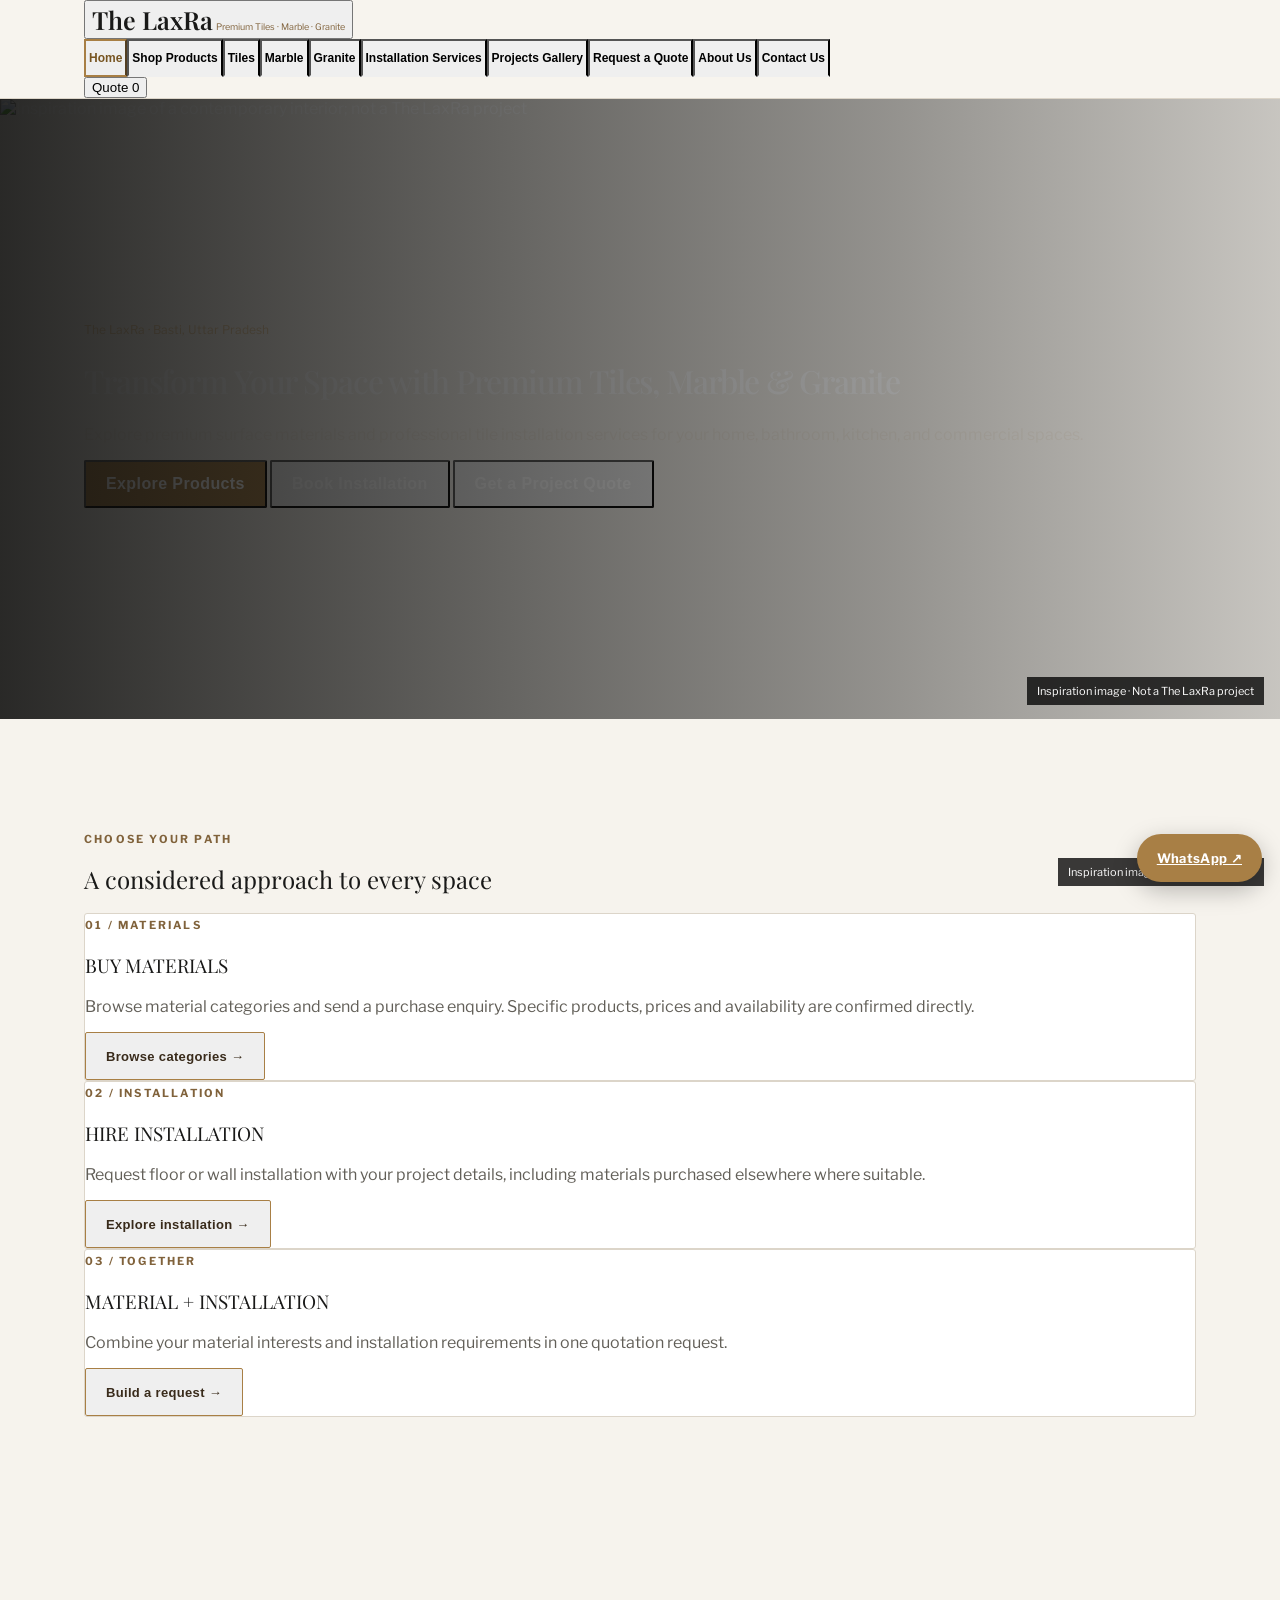
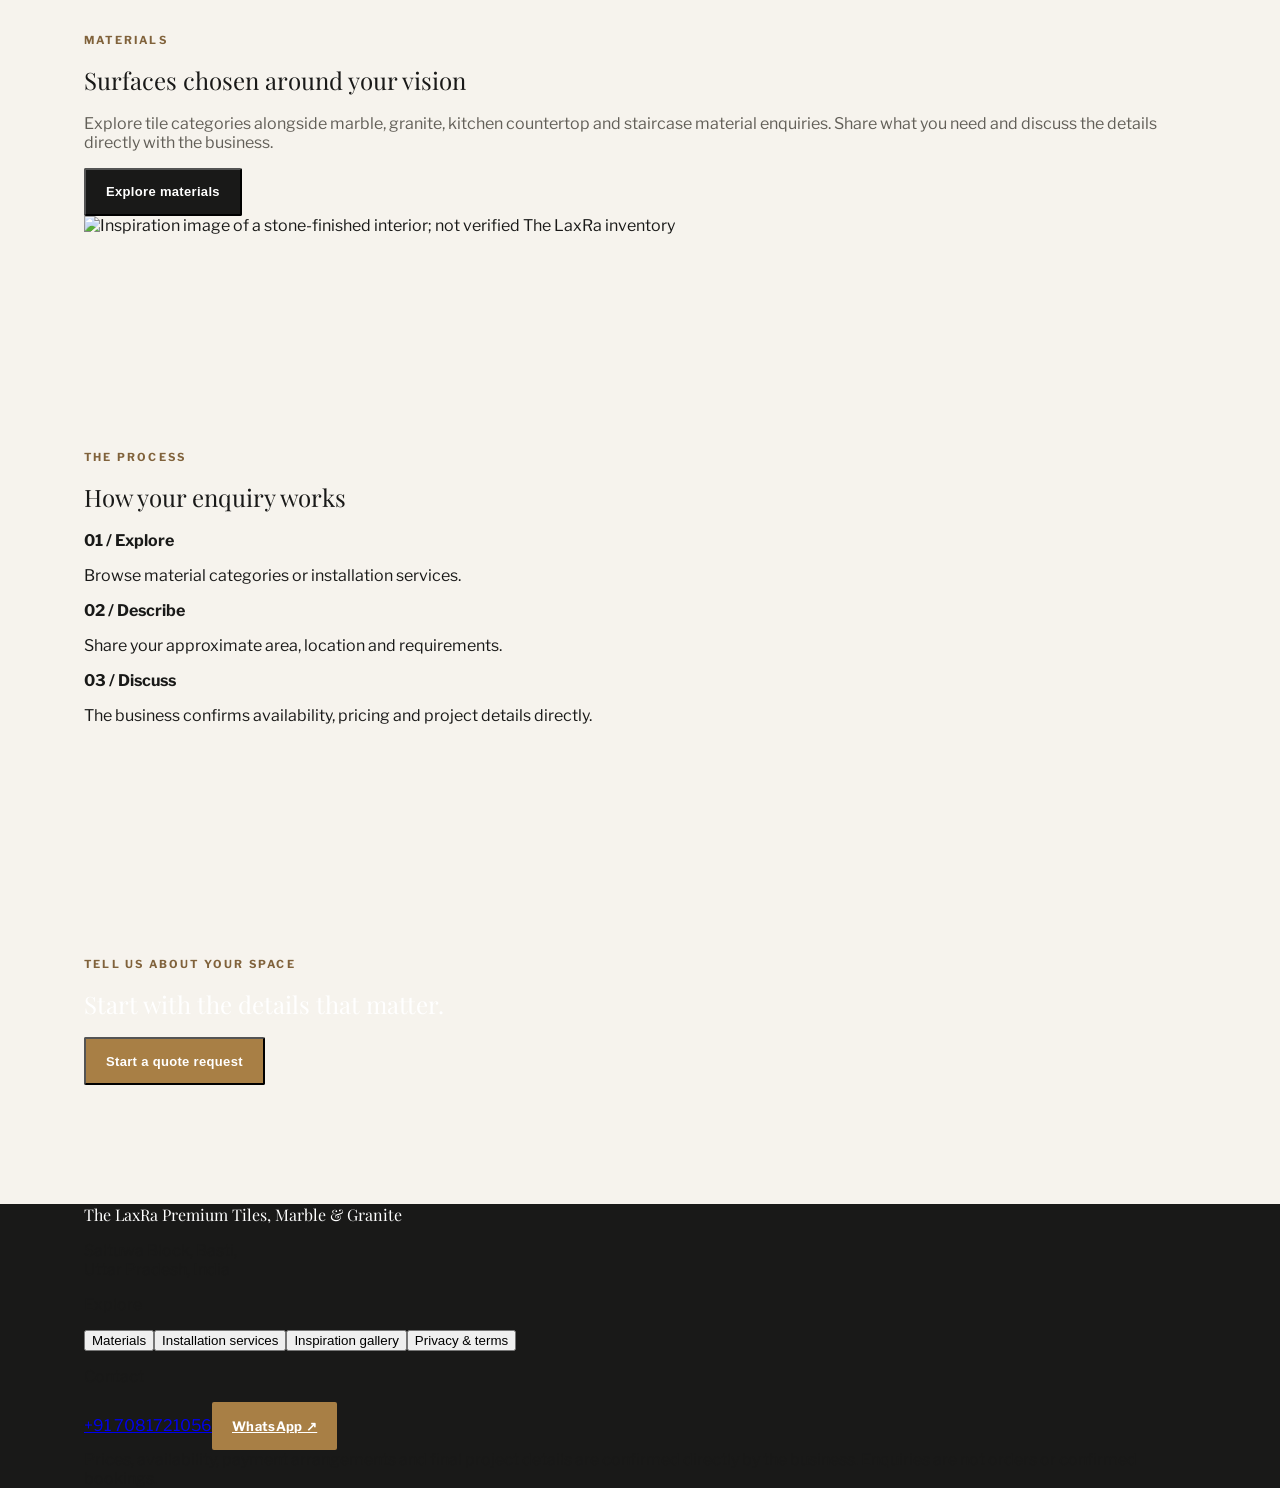
==== commit 39e9c146: "Update index.html" ====
--- a/index.html
+++ b/index.html
@@ -256,7 +256,7 @@
      <p class="eyebrow mb-4">Let's talk</p>
      <h1 id="contactTitle" data-template-id="contact-title" class="canva-text section-title mb-6" style="color: rgb(25, 25, 24); font-weight: 400; font-style: normal; font-size: 32px;">Contact The LaxRa</h1>
      <p class="text-[#625f58] mb-8">Saltuwa Block, Basti, Uttar Pradesh, India</p>
-     <div class="flex flex-wrap gap-3"><a href="tel:+917081721056" class="btn btn-dark">Call +917081721056</a><a href="https://wa.me/917081721056" class="btn btn-gold wa-general" data-direct-whatsapp="" target="_blank" rel="noopener noreferrer">Contact on WhatsApp ↗</a><button data-go="quote" class="btn btn-line">Send an enquiry</button>
+     <div class="flex flex-wrap gap-3"><a href="tel:+91 7081721056" class="btn btn-dark">Call +91 7081721056</a><a href="https://wa.me/91 7081721056" class="btn btn-gold wa-general" data-direct-whatsapp="" target="_blank" rel="noopener noreferrer">Contact on WhatsApp ↗</a><button data-go="quote" class="btn btn-line">Send an enquiry</button>
      </div>
     </section>
     <section class="view shell section-space" id="privacy" aria-labelledby="privacyTitle" hidden="">
@@ -281,7 +281,7 @@
       </div>
      </div>
      <div>
-      <p class="uppercase tracking-[.16em] text-xs text-[#d5b27f] mb-4">Contact</p><a href="tel:+917081573977" class="block mb-4">+91 7081573977</a><a class="btn btn-gold wa-general" target="_blank" rel="noopener noreferrer">WhatsApp ↗</a>
+      <p class="uppercase tracking-[.16em] text-xs text-[#d5b27f] mb-4">Contact</p><a href="tel:+917081721056" class="block mb-4">+91 7081721056</a><a class="btn btn-gold wa-general" target="_blank" rel="noopener noreferrer">WhatsApp ↗</a>
      </div>
     </div>
     <p class="shell mt-10 pt-6 border-t border-white/20 text-xs leading-6 text-[#d2cbc1]">Prices, availability, payment arrangements and final project details are confirmed directly by the business. Enquiries are not orders or confirmed bookings.</p>
